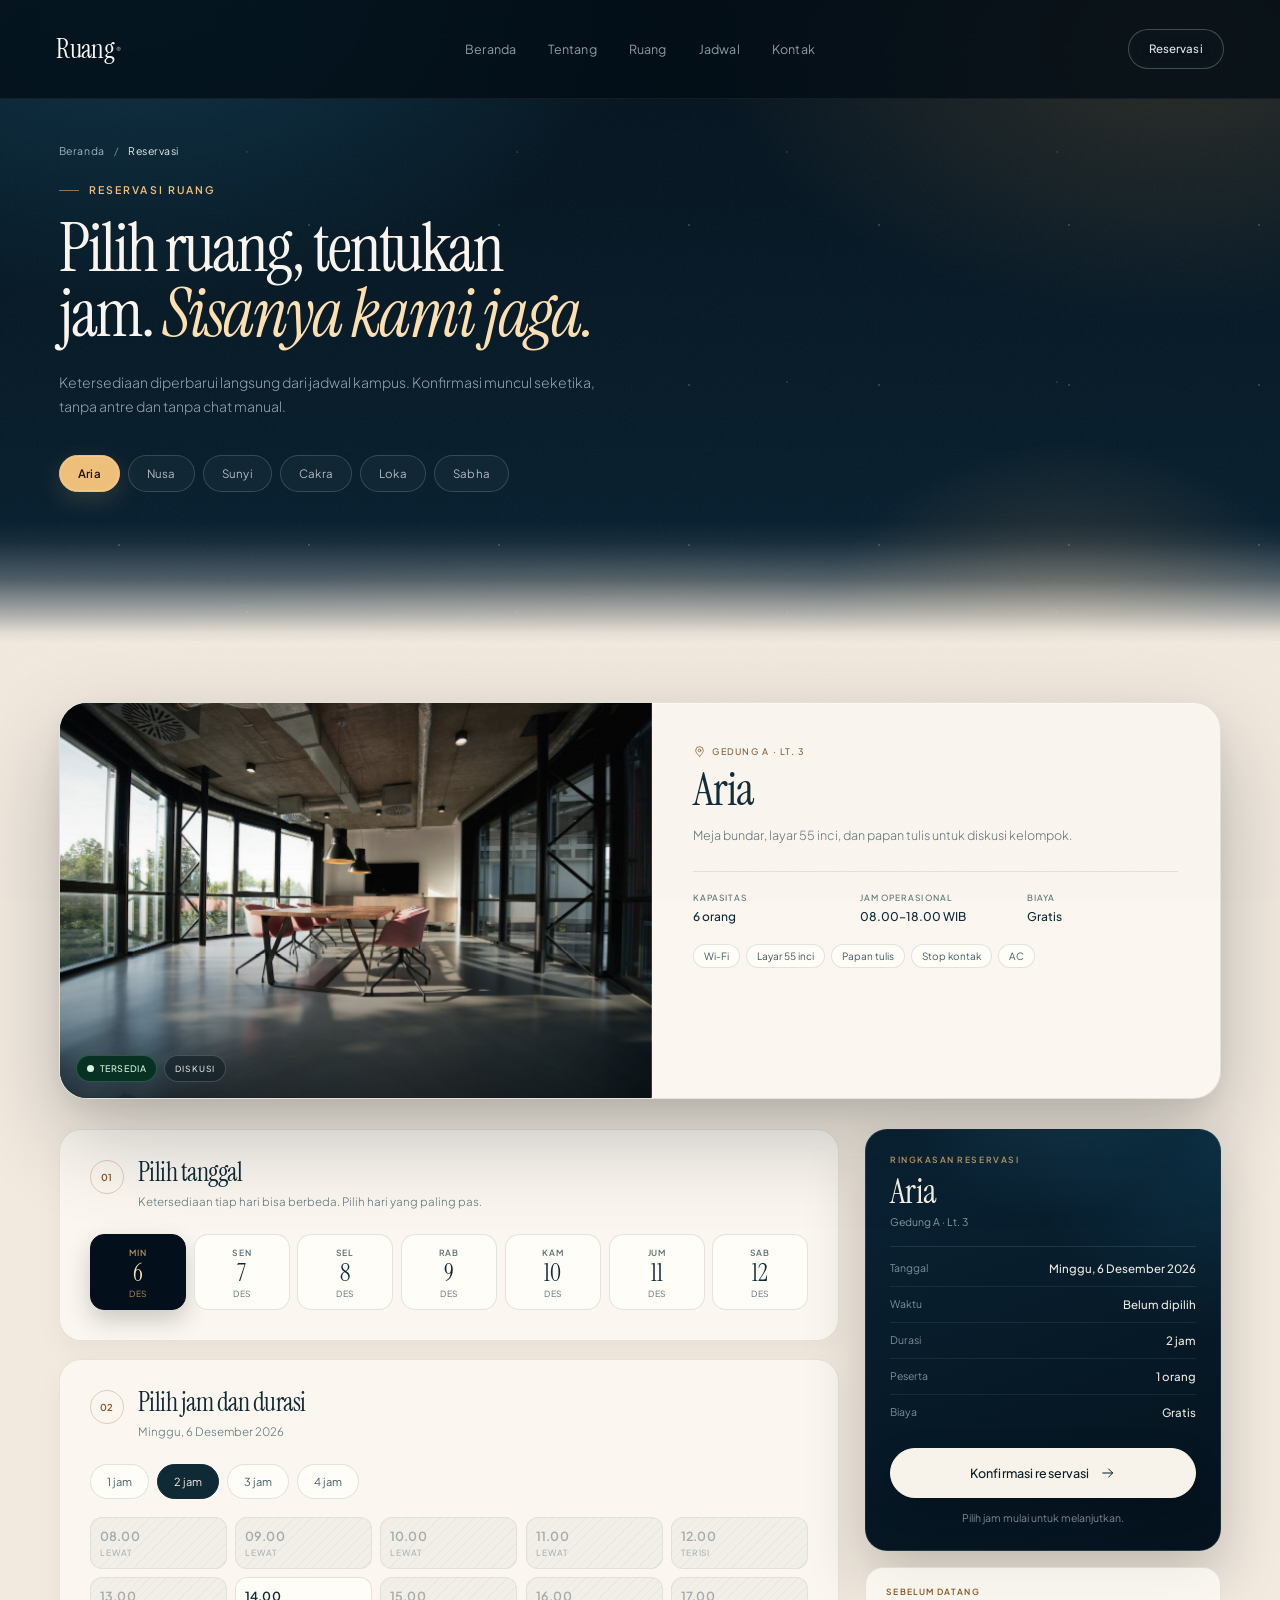
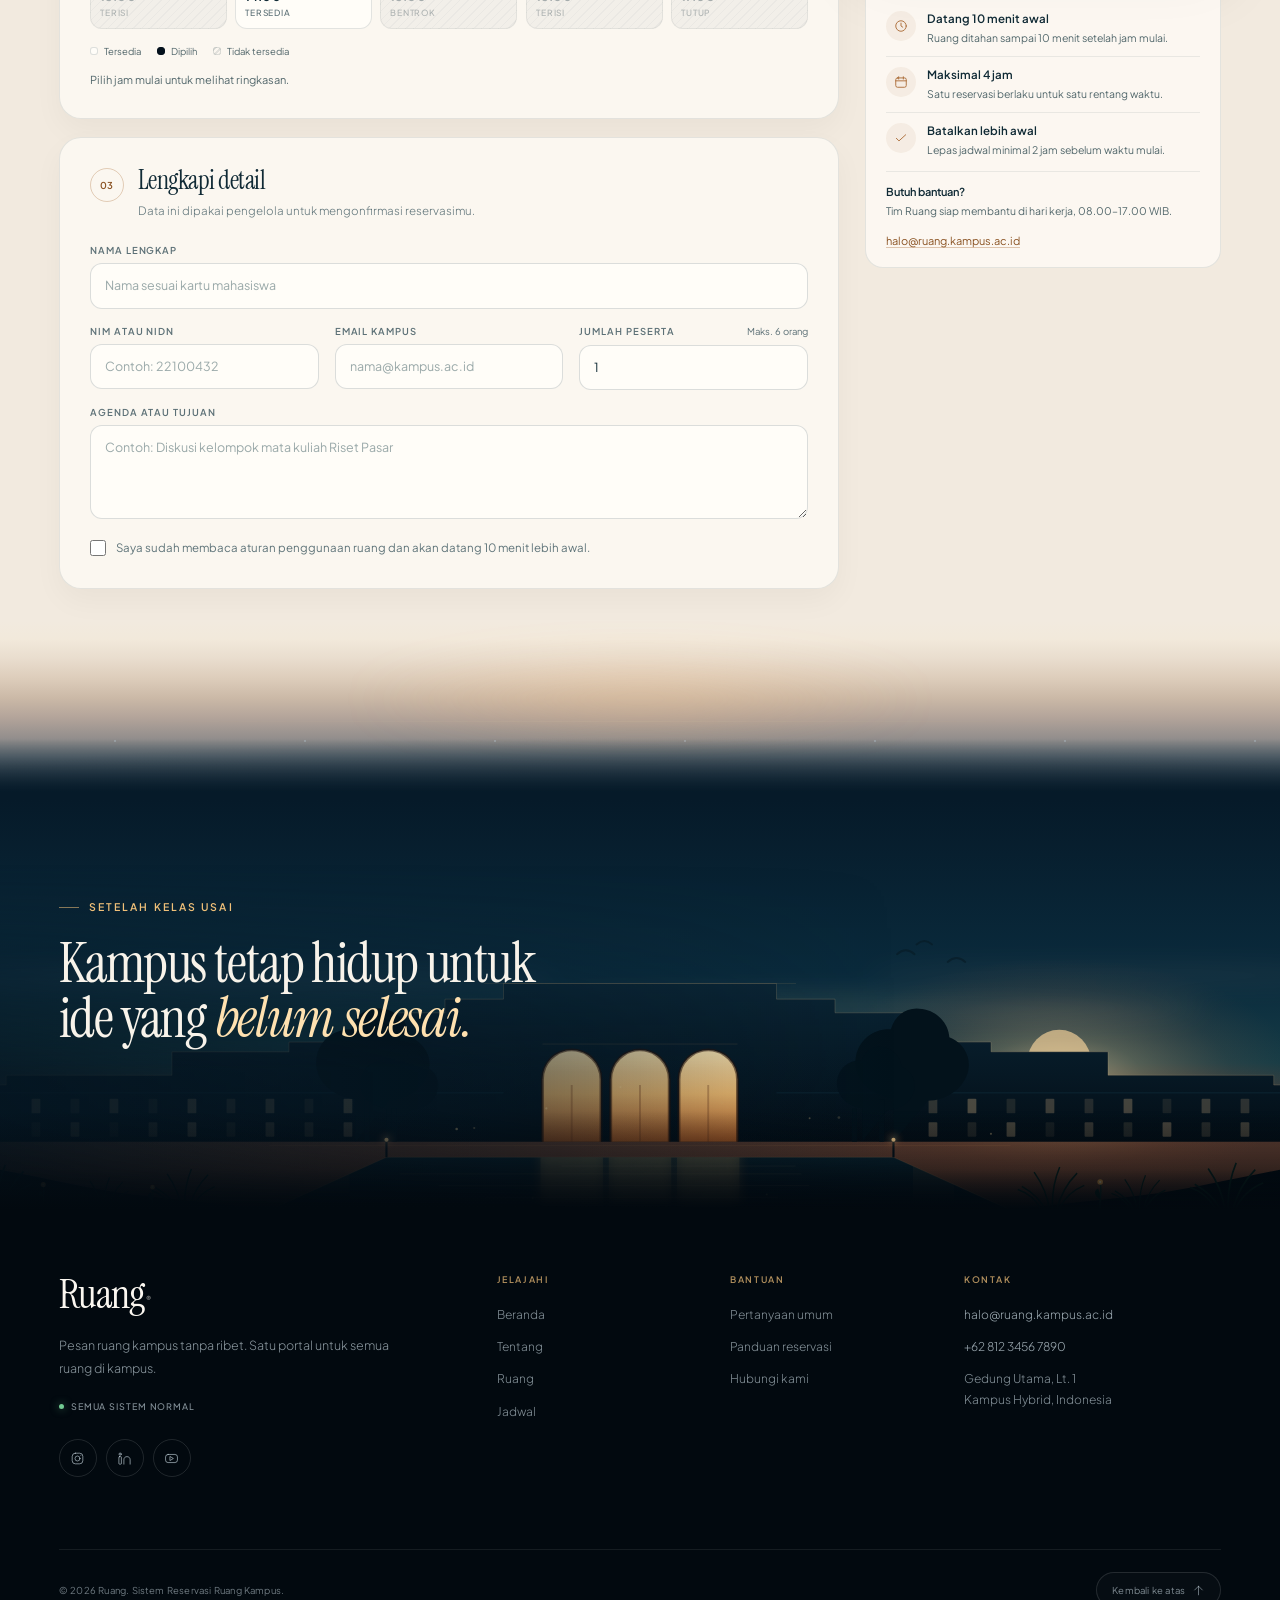
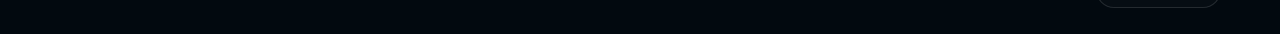
==== reservasi.html @ cb47c793 "Fix clean URL navigation and harden booking flow - keep cross-page nav from breaking scroll spy  - r" ====
<!DOCTYPE html>
<html lang="id">
<head>
  <meta charset="UTF-8">
  <meta name="viewport" content="width=device-width, initial-scale=1.0">
  <title>Reservasi ruang · Ruang</title>
  <meta name="description" content="Pilih ruang, tanggal, dan jam. Konfirmasi reservasi ruang kampus langsung di portal Ruang tanpa antre dan tanpa benturan jadwal.">
  <meta name="theme-color" content="#03101b">

  <link rel="preload" href="assets/fonts/InstrumentSerif-normal-400.woff2" as="font" type="font/woff2" crossorigin>
  <link rel="preload" href="assets/fonts/InstrumentSerif-italic-400.woff2" as="font" type="font/woff2" crossorigin>
  <link rel="preload" href="assets/fonts/PlusJakartaSans-var.woff2" as="font" type="font/woff2" crossorigin>
  <link rel="stylesheet" href="styles.css?v=20261023p">
  <link rel="stylesheet" href="reservasi.css?v=20261023z20">
  <noscript>
    <style>
      .booking-layout,
      .prep,
      .room-switch {
        display: none;
      }
    </style>
  </noscript>
  <script>document.documentElement.classList.add("js");</script>
  <link rel="icon" href="assets/favicon.ico" sizes="any">
  <link rel="icon" type="image/svg+xml" href="assets/favicon.svg">
  <link rel="icon" type="image/png" sizes="32x32" href="assets/favicon-32.png">
  <link rel="apple-touch-icon" href="assets/apple-touch-icon.png">
</head>
<body class="book-page">
  <svg class="svg-sprite" aria-hidden="true" focusable="false">
    <symbol id="i-arrow-right" viewBox="0 0 24 24"><path d="M4 12h15M13 6l6 6-6 6"/></symbol>
    <symbol id="i-arrow-up-right" viewBox="0 0 24 24"><path d="M6 18 18 6M8 6h10v10"/></symbol>
    <symbol id="i-arrow-up" viewBox="0 0 24 24"><path d="M12 20V4M5 11l7-7 7 7"/></symbol>
    <symbol id="i-check" viewBox="0 0 24 24"><path d="m4 12.5 4.5 4.5L20 6.5"/></symbol>
    <symbol id="i-calendar" viewBox="0 0 24 24"><rect x="3" y="5" width="18" height="16" rx="3"/><path d="M8 3v4M16 3v4M3 10h18"/></symbol>
    <symbol id="i-clock" viewBox="0 0 24 24"><circle cx="12" cy="12" r="9"/><path d="M12 7v5l3 2"/></symbol>
    <symbol id="i-users" viewBox="0 0 24 24"><circle cx="9" cy="8" r="3.2"/><path d="M2.5 20c.5-4 3.2-6 6.5-6s6 2 6.5 6M16 4.5a3 3 0 0 1 0 6M18.5 14c2.2.5 3.5 2.5 3.8 5.2"/></symbol>
    <symbol id="i-monitor" viewBox="0 0 24 24"><rect x="3" y="4" width="18" height="12" rx="2"/><path d="M8 20h8M12 16v4"/></symbol>
    <symbol id="i-wifi" viewBox="0 0 24 24"><path d="M2.5 8.5a15 15 0 0 1 19 0M5.5 12a10 10 0 0 1 13 0M8.7 15.4a5 5 0 0 1 6.6 0"/><circle cx="12" cy="19" r="1"/></symbol>
    <symbol id="i-board" viewBox="0 0 24 24"><rect x="3" y="4" width="18" height="13" rx="2"/><path d="M8 21l4-4 4 4"/></symbol>
    <symbol id="i-pin" viewBox="0 0 24 24"><path d="M12 21s7-6.2 7-11a7 7 0 1 0-14 0c0 4.8 7 11 7 11Z"/><circle cx="12" cy="10" r="2.5"/></symbol>
    <symbol id="i-mail" viewBox="0 0 24 24"><rect x="3" y="5" width="18" height="14" rx="2"/><path d="m3 7 9 6 9-6"/></symbol>
    <symbol id="i-refresh" viewBox="0 0 24 24"><path d="M20 11a8 8 0 1 0-2.3 6.3M20 4v7h-7"/></symbol>
    <symbol id="i-search" viewBox="0 0 24 24"><circle cx="11" cy="11" r="7"/><path d="m20 20-4-4"/></symbol>
    <symbol id="i-key" viewBox="0 0 24 24"><circle cx="8" cy="8" r="4"/><path d="m11 11 9 9M16 16l2-2M18 18l2-2"/></symbol>
    <symbol id="i-instagram" viewBox="0 0 24 24"><rect x="3.5" y="3.5" width="17" height="17" rx="5"/><circle cx="12" cy="12" r="4"/><circle cx="17.3" cy="6.7" r=".8" fill="currentColor" stroke="none"/></symbol>
    <symbol id="i-linkedin" viewBox="0 0 24 24"><rect x="3" y="9" width="4" height="12" rx="1"/><circle cx="5" cy="5" r="1.8"/><path d="M11 21v-7c0-3 2-5 5-5s5 2 5 5v7"/></symbol>
    <symbol id="i-youtube" viewBox="0 0 24 24"><rect x="2.5" y="5.5" width="19" height="13" rx="4"/><path d="m10 9 5 3-5 3Z"/></symbol>
  </svg>

  <header class="topbar" id="topbar">
    <a class="brand" href="/" aria-label="Ruang, kembali ke beranda">
      Ruang<span class="brand__mark">®</span>
    </a>

    <nav class="nav" aria-label="Navigasi utama">
      <a class="nav__link" href="/#beranda" data-nav="beranda">Beranda</a>
      <a class="nav__link" href="/#tentang" data-nav="tentang">Tentang</a>
      <a class="nav__link" href="/#ruang" data-nav="ruang">Ruang</a>
      <a class="nav__link" href="/#jadwal" data-nav="jadwal">Jadwal</a>
      <a class="nav__link" href="/#kontak" data-nav="kontak">Kontak</a>
    </nav>

    <div class="topbar__actions">
      <a class="btn btn--ghost-light btn--sm" href="#tanggal">Reservasi</a>
      <button class="menu-toggle" id="menuToggle" type="button" aria-label="Buka menu" aria-expanded="false" aria-controls="mobileMenu">
        <span></span>
        <span></span>
      </button>
    </div>
  </header>

  <div class="mobile-menu" id="mobileMenu" aria-hidden="true" inert>
    <nav class="mobile-menu__nav" aria-label="Navigasi seluler">
      <a href="/#beranda">Beranda</a>
      <a href="/#tentang">Tentang</a>
      <a href="/#ruang">Ruang</a>
      <a href="/#jadwal">Jadwal</a>
      <a href="/#kontak">Kontak</a>
    </nav>
    <div class="mobile-menu__foot">
      <a class="btn btn--light" href="#tanggal">Reservasi</a>
      <p>Pesan ruang kampus, lebih tenang.</p>
    </div>
  </div>

  <main id="atas">
    <section class="book-hero" aria-labelledby="bookTitle">
      <div class="book-hero__glow" aria-hidden="true"></div>
      <div class="container">
        <nav class="crumbs" aria-label="Breadcrumb">
          <a href="/">Beranda</a>
          <span aria-hidden="true">/</span>
          <span aria-current="page">Reservasi</span>
        </nav>

        <p class="eyebrow">Reservasi ruang</p>
        <h1 class="book-hero__title" id="bookTitle">Pilih ruang, tentukan jam. <em>Sisanya kami jaga.</em></h1>
        <p class="book-hero__lede">
          Ketersediaan diperbarui langsung dari jadwal kampus. Konfirmasi muncul
          seketika, tanpa antre dan tanpa chat manual.
        </p>

        <div class="room-switch" role="group" aria-label="Ganti ruang">
          <a class="room-chip is-active" data-slug="aria" href="/reservasi?ruang=aria" aria-current="true">Aria</a>
          <a class="room-chip" data-slug="nusa" href="/reservasi?ruang=nusa">Nusa</a>
          <a class="room-chip" data-slug="sunyi" href="/reservasi?ruang=sunyi">Sunyi</a>
          <a class="room-chip" data-slug="cakra" href="/reservasi?ruang=cakra">Cakra</a>
          <a class="room-chip" data-slug="loka" href="/reservasi?ruang=loka">Loka</a>
          <a class="room-chip" data-slug="sabha" href="/reservasi?ruang=sabha">Sabha</a>
        </div>
      </div>
    </section>

    <div class="book-main">
      <div class="container">
        <div class="room-preview" id="roomPreview">
          <div class="room-preview__media">
            <img id="roomImage" src="assets/img/study.jpg" alt="Ruang diskusi Aria dengan jendela lebar dan meja panjang" width="1200" height="801">
            <div class="room-preview__badges">
              <span class="status status--free" id="roomStatus"><span></span><span class="status__text">Tersedia</span></span>
              <span class="room-preview__type" id="roomType">Diskusi</span>
            </div>
          </div>
          <div class="room-preview__body">
            <p class="room-preview__place">
              <svg class="icon" aria-hidden="true"><use href="#i-pin"></use></svg><span id="roomPlace">Gedung A · Lt. 3</span>
            </p>
            <h2 id="roomName">Aria</h2>
            <p class="room-preview__desc" id="roomDesc">
              Meja bundar, layar 55 inci, dan papan tulis untuk diskusi kelompok.
            </p>
            <dl class="room-facts">
              <div>
                <dt>Kapasitas</dt>
                <dd id="roomCap">6 orang</dd>
              </div>
              <div>
                <dt>Jam operasional</dt>
                <dd>08.00–18.00 WIB</dd>
              </div>
              <div>
                <dt>Biaya</dt>
                <dd>Gratis</dd>
              </div>
            </dl>
            <ul class="facilities" id="roomFacilities" aria-label="Fasilitas ruang">
              <li>Wi-Fi</li>
              <li>Layar 55 inci</li>
              <li>Papan tulis</li>
              <li>Stop kontak</li>
              <li>AC</li>
            </ul>
          </div>
        </div>

        <noscript>
          <p class="notice notice--warn">
            Aktifkan JavaScript untuk memilih tanggal dan jam. Kamu tetap bisa
            menghubungi tim Ruang di
            <a href="mailto:halo@ruang.kampus.ac.id">halo@ruang.kampus.ac.id</a>.
          </p>
        </noscript>

        <form class="booking-layout" id="bookingForm" novalidate>
          <div class="booking-main" data-stagger>
            <section class="book-card reveal" id="tanggal" aria-labelledby="tanggalTitle">
              <header class="book-step">
                <span class="book-step__num">01</span>
                <div>
                  <h2 id="tanggalTitle">Pilih tanggal</h2>
                  <p>Ketersediaan tiap hari bisa berbeda. Pilih hari yang paling pas.</p>
                </div>
              </header>
              <div class="date-scroll">
                <div class="date-grid" id="dateGrid" role="group" aria-label="Tanggal reservasi"></div>
              </div>
            </section>

            <section class="book-card reveal" aria-labelledby="jamTitle">
              <header class="book-step">
                <span class="book-step__num">02</span>
                <div>
                  <h2 id="jamTitle">Pilih jam dan durasi</h2>
                  <p id="slotDate">Jumat, 23 Oktober 2026</p>
                </div>
              </header>

              <div class="duration" role="group" aria-label="Durasi reservasi">
                <button class="duration__btn" type="button" data-duration="1" aria-pressed="false">1 jam</button>
                <button class="duration__btn is-active" type="button" data-duration="2" aria-pressed="true">2 jam</button>
                <button class="duration__btn" type="button" data-duration="3" aria-pressed="false">3 jam</button>
                <button class="duration__btn" type="button" data-duration="4" aria-pressed="false">4 jam</button>
              </div>

              <div class="slot-grid" id="slotGrid" role="group" aria-label="Jam mulai"></div>
              <p class="slot-empty" id="slotEmpty" hidden>
                Tidak ada jam tersedia untuk pilihan ini. Coba durasi lain atau
                pilih tanggal berikutnya.
              </p>

              <div class="legend" aria-hidden="true">
                <span><i class="legend__dot legend__dot--free"></i>Tersedia</span>
                <span><i class="legend__dot legend__dot--pick"></i>Dipilih</span>
                <span><i class="legend__dot legend__dot--busy"></i>Tidak tersedia</span>
              </div>

              <p class="slot-hint" id="slotHint" role="status" aria-live="polite">
                Pilih jam mulai untuk melihat ringkasan.
              </p>
            </section>

            <section class="book-card reveal" aria-labelledby="detailTitle">
              <header class="book-step">
                <span class="book-step__num">03</span>
                <div>
                  <h2 id="detailTitle">Lengkapi detail</h2>
                  <p>Data ini dipakai pengelola untuk mengonfirmasi reservasimu.</p>
                </div>
              </header>

              <div class="alert" id="formAlert" role="alert" hidden>
                Ada beberapa bagian yang perlu diperbaiki. Periksa kolom bertanda.
              </div>

              <div class="form-grid">
                <div class="field field--full">
                  <label for="nama">Nama lengkap</label>
                  <input id="nama" name="nama" type="text" autocomplete="name" maxlength="80" placeholder="Nama sesuai kartu mahasiswa" aria-describedby="err-nama" required>
                  <p class="field__error" id="err-nama" hidden></p>
                </div>

                <div class="field">
                  <label for="nim">NIM atau NIDN</label>
                  <input id="nim" name="nim" type="text" inputmode="numeric" autocomplete="off" maxlength="15" placeholder="Contoh: 22100432" aria-describedby="err-nim" required>
                  <p class="field__error" id="err-nim" hidden></p>
                </div>

                <div class="field">
                  <label for="email">Email kampus</label>
                  <input id="email" name="email" type="email" autocomplete="email" maxlength="120" placeholder="nama@kampus.ac.id" aria-describedby="err-email" required>
                  <p class="field__error" id="err-email" hidden></p>
                </div>

                <div class="field">
                  <div class="field__label-row">
                    <label for="peserta">Jumlah peserta</label>
                    <span class="field__hint" id="capacityHint">Maks. 6 orang</span>
                  </div>
                  <input id="peserta" name="peserta" type="number" min="1" max="6" value="1" step="1" inputmode="numeric" aria-describedby="err-peserta capacityHint" required>
                  <p class="field__error" id="err-peserta" hidden></p>
                </div>

                <div class="field field--full">
                  <label for="agenda">Agenda atau tujuan</label>
                  <textarea id="agenda" name="agenda" rows="3" maxlength="500" placeholder="Contoh: Diskusi kelompok mata kuliah Riset Pasar" aria-describedby="err-agenda" required></textarea>
                  <p class="field__error" id="err-agenda" hidden></p>
                </div>
              </div>

              <label class="agree" for="setuju">
                <input id="setuju" name="setuju" type="checkbox" aria-describedby="err-setuju">
                <span>Saya sudah membaca aturan penggunaan ruang dan akan datang 10 menit lebih awal.</span>
              </label>
              <p class="field__error" id="err-setuju" hidden></p>
            </section>
          </div>

          <aside class="booking-aside" aria-label="Ringkasan dan bantuan reservasi" data-stagger>
            <div class="summary reveal">
              <p class="summary__eyebrow">Ringkasan reservasi</p>
              <div class="summary__room">
                <h2 id="sumRoom">Aria</h2>
                <p id="sumPlace">Gedung A · Lt. 3</p>
              </div>

              <dl class="summary__list">
                <div>
                  <dt>Tanggal</dt>
                  <dd id="sumDate">Memuat tanggal</dd>
                </div>
                <div>
                  <dt>Waktu</dt>
                  <dd id="sumTime">Belum dipilih</dd>
                </div>
                <div>
                  <dt>Durasi</dt>
                  <dd id="sumDuration">2 jam</dd>
                </div>
                <div>
                  <dt>Peserta</dt>
                  <dd id="sumPeople">1 orang</dd>
                </div>
                <div>
                  <dt>Biaya</dt>
                  <dd>Gratis</dd>
                </div>
              </dl>

              <button class="btn btn--light summary__submit" type="submit">
                Konfirmasi reservasi
                <svg class="icon" aria-hidden="true"><use href="#i-arrow-right"></use></svg>
              </button>
              <p class="summary__note" id="summaryNote">
                Pilih jam mulai untuk melanjutkan.
              </p>
            </div>

            <div class="prep reveal" aria-labelledby="prepTitle">
              <h3 class="prep__title" id="prepTitle">Sebelum datang</h3>

              <div class="prep__item">
                <span class="prep__icon"><svg class="icon" aria-hidden="true"><use href="#i-clock"></use></svg></span>
                <div>
                  <p class="prep__item-title">Datang 10 menit awal</p>
                  <p>Ruang ditahan sampai 10 menit setelah jam mulai.</p>
                </div>
              </div>

              <div class="prep__item">
                <span class="prep__icon"><svg class="icon" aria-hidden="true"><use href="#i-calendar"></use></svg></span>
                <div>
                  <p class="prep__item-title">Maksimal 4 jam</p>
                  <p>Satu reservasi berlaku untuk satu rentang waktu.</p>
                </div>
              </div>

              <div class="prep__item">
                <span class="prep__icon"><svg class="icon" aria-hidden="true"><use href="#i-check"></use></svg></span>
                <div>
                  <p class="prep__item-title">Batalkan lebih awal</p>
                  <p>Lepas jadwal minimal 2 jam sebelum waktu mulai.</p>
                </div>
              </div>

              <div class="prep__help">
                <h3>Butuh bantuan?</h3>
                <p>Tim Ruang siap membantu di hari kerja, 08.00–17.00 WIB.</p>
                <a href="mailto:halo@ruang.kampus.ac.id">halo@ruang.kampus.ac.id</a>
              </div>
            </div>
          </aside>
        </form>

        <section class="success" id="success" aria-labelledby="successTitle" hidden>
          <div class="success__badge" aria-hidden="true">
            <svg class="icon"><use href="#i-check"></use></svg>
          </div>
          <p class="eyebrow">Reservasi terkonfirmasi</p>
          <h2 id="successTitle" tabindex="-1">Sampai jumpa di <span id="successRoom">Aria</span>.</h2>
          <p class="success__lede">
            Tunjukkan kode ini di pintu. Konfirmasi juga dikirim ke email kampusmu.
          </p>

          <div class="success__code">
            <span>Kode reservasi</span>
            <strong id="successCode">RNG-0000</strong>
          </div>

          <dl class="success__details">
            <div>
              <dt>Ruang</dt>
              <dd id="successPlace">Aria · Gedung A · Lt. 3</dd>
            </div>
            <div>
              <dt>Tanggal</dt>
              <dd id="successDate">Jumat, 23 Oktober 2026</dd>
            </div>
            <div>
              <dt>Waktu</dt>
              <dd id="successTime">14.00–16.00 WIB</dd>
            </div>
            <div>
              <dt>Peserta</dt>
              <dd id="successPeople">1 orang</dd>
            </div>
            <div>
              <dt>Pemesan</dt>
              <dd id="successName">Nama pemesan</dd>
            </div>
            <div>
              <dt>Agenda</dt>
              <dd id="successAgenda">Agenda kegiatan</dd>
            </div>
          </dl>

          <div class="success__actions">
            <a class="btn btn--ink" href="/">Kembali ke beranda</a>
            <a class="btn btn--outline" href="/#jadwal">Lihat jadwal langsung</a>
            <button class="success__again" type="button" id="againBtn">Buat reservasi lain</button>
          </div>
        </section>
      </div>
    </div>

    <div class="book-horizon" aria-hidden="true">
      <div class="book-horizon__stars"></div>
      <div class="book-horizon__glow"></div>
      <span class="book-horizon__line"></span>
    </div>
  </main>

  <footer class="footer" id="kontak">
    <div class="footer__masthead reveal">
      <div class="footer__scene" aria-hidden="true">
        <img class="footer__landscape" src="assets/img/footer-dusk.svg?v=20261023p" alt="" width="1600" height="420">
      </div>
      <div class="container footer__masthead-inner">
        <p class="eyebrow">Setelah kelas usai</p>
        <p class="footer__statement">Kampus tetap hidup untuk ide yang <em>belum selesai.</em></p>
      </div>
    </div>

    <div class="container footer__main">
      <div class="footer__grid" data-stagger>
        <div class="footer__brand reveal">
          <a class="brand" href="/" aria-label="Ruang, kembali ke beranda">Ruang<span class="brand__mark">®</span></a>
          <p>Pesan ruang kampus tanpa ribet. Satu portal untuk semua ruang di kampus.</p>
          <div class="footer__status"><span></span>Semua sistem normal</div>
          <div class="socials">
            <a href="#" aria-label="Instagram Ruang"><svg class="icon" aria-hidden="true"><use href="#i-instagram"></use></svg></a>
            <a href="#" aria-label="LinkedIn Ruang"><svg class="icon" aria-hidden="true"><use href="#i-linkedin"></use></svg></a>
            <a href="#" aria-label="YouTube Ruang"><svg class="icon" aria-hidden="true"><use href="#i-youtube"></use></svg></a>
          </div>
        </div>

        <nav class="footer__col reveal" aria-label="Jelajahi">
          <h3>Jelajahi</h3>
          <a href="/#beranda">Beranda</a>
          <a href="/#tentang">Tentang</a>
          <a href="/#ruang">Ruang</a>
          <a href="/#jadwal">Jadwal</a>
        </nav>

        <nav class="footer__col reveal" aria-label="Bantuan">
          <h3>Bantuan</h3>
          <a href="/#faq">Pertanyaan umum</a>
          <a href="/#cara-kerja">Panduan reservasi</a>
          <a href="mailto:halo@ruang.kampus.ac.id">Hubungi kami</a>
        </nav>

        <div class="footer__col footer__contact reveal">
          <h3>Kontak</h3>
          <a href="mailto:halo@ruang.kampus.ac.id">halo@ruang.kampus.ac.id</a>
          <a href="tel:+6281234567890">+62 812 3456 7890</a>
          <p>Gedung Utama, Lt. 1<br>Kampus Hybrid, Indonesia</p>
        </div>
      </div>

      <div class="footer__bottom">
        <p>© 2026 Ruang. Sistem Reservasi Ruang Kampus.</p>
        <a class="footer__top" href="#atas">Kembali ke atas <svg class="icon" aria-hidden="true"><use href="#i-arrow-up"></use></svg></a>
      </div>
    </div>
  </footer>

  <script src="script.js?v=20261024c"></script>
  <script src="reservasi.js?v=20261024c"></script>
</body>
</html>
---- styles.css ----
@font-face {
  font-family: "Instrument Serif";
  src: url("assets/fonts/InstrumentSerif-normal-400.woff2") format("woff2");
  font-weight: 400;
  font-style: normal;
  font-display: swap;
}

@font-face {
  font-family: "Instrument Serif";
  src: url("assets/fonts/InstrumentSerif-italic-400.woff2") format("woff2");
  font-weight: 400;
  font-style: italic;
  font-display: swap;
}

@font-face {
  font-family: "Plus Jakarta Sans";
  src: url("assets/fonts/PlusJakartaSans-var.woff2") format("woff2");
  font-weight: 200 800;
  font-style: normal;
  font-display: swap;
}

:root {
  --serif: "Instrument Serif", "Times New Roman", serif;
  --sans: "Plus Jakarta Sans", "Segoe UI", sans-serif;
  --cream: #f8f3ea;
  --cream-soft: #e4edf1;
  --ice: #dcecf5;
  --gold: #f0c079;
  --gold-soft: #ffe1b0;
  --gold-deep: #c58b46;
  --rust: #a7662f;
  --ink: #03101b;
  --ink-2: #04131f;
  --ink-3: #061a28;
  --ink-4: #082235;
  --paper: #f2eadf;
  --paper-2: #f8f2e9;
  --paper-3: #fbf7f0;
  --paper-deep: #e7dbc9;
  --ink-text: #102a35;
  --ink-muted: #53686d;
  --line: rgba(236, 246, 252, 0.18);
  --line-dark: rgba(230, 242, 248, 0.11);
  --line-light: rgba(16, 42, 53, 0.12);
  --container: 1320px;
}

*,
*::before,
*::after {
  box-sizing: border-box;
}

html {
  background: var(--ink);
  scroll-behavior: smooth;
}

section[id],
footer[id] {
  scroll-margin-top: 88px;
}

#beranda {
  scroll-margin-top: 0;
}

.container {
  width: 100%;
  max-width: var(--container);
  margin-inline: auto;
  padding-inline: clamp(22px, 4.6vw, 64px);
}

.section {
  position: relative;
  padding-block: clamp(92px, 11vw, 142px);
}

.svg-sprite {
  position: absolute;
  width: 0;
  height: 0;
  overflow: hidden;
}

.icon {
  width: 18px;
  height: 18px;
  flex: none;
  fill: none;
  stroke: currentColor;
  stroke-width: 1.5;
  stroke-linecap: round;
  stroke-linejoin: round;
}

img {
  max-width: 100%;
}

button {
  border: 0;
}

body {
  margin: 0;
  overflow-x: hidden;
  background: var(--ink);
  color: var(--cream);
  font-family: var(--sans);
  -webkit-font-smoothing: antialiased;
  -moz-osx-font-smoothing: grayscale;
}

body.menu-open {
  overflow: hidden;
}

::selection {
  background: rgba(243, 196, 125, 0.28);
  color: #fffdf8;
}

a {
  color: inherit;
  text-decoration: none;
}

button {
  color: inherit;
  font: inherit;
}

:focus-visible {
  outline: 1.5px solid var(--gold);
  outline-offset: 4px;
  border-radius: 4px;
}

/* soft film grain over the whole page ties the sections together */
body::after {
  position: fixed;
  inset: 0;
  z-index: 90;
  background-image: url("data:image/svg+xml,%3Csvg xmlns='http://www.w3.org/2000/svg' width='180' height='180'%3E%3Cfilter id='n'%3E%3CfeTurbulence type='fractalNoise' baseFrequency='.85' numOctaves='3' stitchTiles='stitch'/%3E%3CfeColorMatrix type='saturate' values='0'/%3E%3C/filter%3E%3Crect width='180' height='180' filter='url(%23n)'/%3E%3C/svg%3E");
  background-size: 180px 180px;
  content: "";
  opacity: 0.048;
  pointer-events: none;
}

.hero {
  position: relative;
  isolation: isolate;
  display: flex;
  min-height: 100svh;
  flex-direction: column;
  overflow: hidden;
  padding-top: clamp(86px, 10vh, 108px);
  background:
    radial-gradient(120% 84% at 50% 112%, rgba(255, 174, 79, 0.42) 0%, rgba(255, 153, 56, 0.15) 30%, rgba(5, 20, 32, 0) 58%),
    radial-gradient(70% 58% at 78% 8%, rgba(58, 142, 178, 0.28), transparent 66%),
    radial-gradient(92% 92% at 48% 6%, #124862 0%, #0d3854 32%, #092a41 60%, #04131f 100%);
}

.atmosphere {
  position: absolute;
  inset: 0;
  z-index: 0;
  overflow: hidden;
  pointer-events: none;
}

.aurora {
  position: absolute;
  border-radius: 50%;
  filter: blur(80px);
  opacity: 0.55;
  mix-blend-mode: screen;
  will-change: transform;
}

.aurora--one {
  top: -22%;
  left: -8%;
  width: 58vw;
  height: 52vh;
  background: radial-gradient(circle at 52% 52%, rgba(53, 137, 165, 0.52), rgba(23, 82, 111, 0.16) 46%, transparent 70%);
  animation: drift-one 22s ease-in-out infinite alternate;
}

.aurora--two {
  top: -10%;
  right: -16%;
  width: 52vw;
  height: 42vh;
  background: radial-gradient(circle at 50% 50%, rgba(33, 105, 132, 0.42), rgba(20, 75, 100, 0.12) 48%, transparent 72%);
  animation: drift-two 26s ease-in-out infinite alternate;
}

@keyframes drift-one {
  from { transform: translate3d(-2%, 0, 0) scale(1); }
  to { transform: translate3d(5%, 4%, 0) scale(1.08); }
}

@keyframes drift-two {
  from { transform: translate3d(2%, 1%, 0) scale(1.04); }
  to { transform: translate3d(-4%, 5%, 0) scale(1); }
}

.stars {
  position: absolute;
  inset: 0;
  z-index: 2;
}

.star {
  position: absolute;
  width: var(--size);
  height: var(--size);
  border-radius: 50%;
  background: #f5fbff;
  opacity: var(--opacity);
  animation: twinkle var(--duration) ease-in-out var(--delay) infinite;
}

.star--warm {
  background: #ffe0b1;
}

.star--bright {
  box-shadow: 0 0 5px rgba(214, 239, 255, 0.8), 0 0 14px rgba(154, 209, 238, 0.22);
}

.star--bright::before,
.star--bright::after {
  position: absolute;
  top: 50%;
  left: 50%;
  content: "";
  background: linear-gradient(90deg, transparent, rgba(233, 246, 255, 0.48), transparent);
  transform: translate(-50%, -50%);
  pointer-events: none;
}

.star--bright::before {
  width: calc(var(--size) * 7);
  height: 1px;
}

.star--bright::after {
  width: 1px;
  height: calc(var(--size) * 7);
  background: linear-gradient(180deg, transparent, rgba(233, 246, 255, 0.48), transparent);
}

@keyframes twinkle {
  0%, 100% { opacity: var(--opacity); transform: scale(1); }
  50% { opacity: calc(var(--opacity) * 0.32); transform: scale(0.78); }
}

.shooting-star {
  position: absolute;
  top: 17%;
  left: 69%;
  z-index: 3;
  width: 140px;
  height: 1px;
  border-radius: 999px;
  background: linear-gradient(90deg, rgba(231, 247, 255, 0), rgba(231, 247, 255, 0.75));
  filter: drop-shadow(0 0 4px rgba(214, 241, 255, 0.5));
  opacity: 0;
  transform: rotate(-24deg);
  animation: shoot 16s 4s ease-in infinite;
}

@keyframes shoot {
  0%, 84% { opacity: 0; transform: translate3d(0, 0, 0) rotate(-24deg) scaleX(0.55); }
  85% { opacity: 0.75; }
  90% { opacity: 0; transform: translate3d(-210px, 94px, 0) rotate(-24deg) scaleX(1); }
  100% { opacity: 0; transform: translate3d(-210px, 94px, 0) rotate(-24deg) scaleX(1); }
}

.shooting-star--two {
  top: 34%;
  left: 14%;
  animation: shoot-two 27s 9s ease-in infinite;
}

@keyframes shoot-two {
  0%, 86% { opacity: 0; transform: translate3d(0, 0, 0) rotate(15deg) scaleX(0.5); }
  88% { opacity: 0.5; }
  93% { opacity: 0; transform: translate3d(180px, 74px, 0) rotate(15deg) scaleX(1); }
  100% { opacity: 0; transform: translate3d(180px, 74px, 0) rotate(15deg) scaleX(1); }
}

.sky-glow {
  position: absolute;
  bottom: 8%;
  left: 50%;
  z-index: 1;
  width: 120vw;
  height: 52vh;
  transform: translateX(-50%);
  background: radial-gradient(ellipse at center, rgba(255, 172, 78, 0.16), rgba(255, 150, 50, 0.05) 42%, transparent 70%);
  filter: blur(30px);
  animation: breathe 12s ease-in-out infinite alternate;
}

@keyframes breathe {
  from { opacity: 0.72; transform: translateX(-50%) scale(0.98); }
  to { opacity: 1; transform: translateX(-50%) scale(1.04); }
}

.milky-way {
  position: absolute;
  top: -16%;
  left: -20%;
  z-index: 1;
  width: 140%;
  height: 86%;
  background:
    linear-gradient(102deg,
      transparent 27%,
      rgba(126, 178, 214, 0.05) 37%,
      rgba(178, 210, 234, 0.11) 45%,
      rgba(220, 236, 250, 0.15) 50%,
      rgba(178, 210, 234, 0.11) 55%,
      rgba(126, 178, 214, 0.05) 63%,
      transparent 73%);
  filter: blur(24px);
  mix-blend-mode: screen;
  opacity: 0.9;
  transform: rotate(-10deg);
  pointer-events: none;
}

.milky-way::after {
  position: absolute;
  inset: 0;
  content: "";
  background:
    radial-gradient(ellipse 60% 18% at 38% 48%, rgba(214, 230, 245, 0.09), transparent 70%),
    radial-gradient(ellipse 48% 14% at 66% 45%, rgba(255, 224, 180, 0.07), transparent 70%);
}

.moon {
  position: absolute;
  top: 13%;
  right: 9%;
  z-index: 3;
  width: clamp(64px, 6.2vw, 104px);
  aspect-ratio: 1;
  border-radius: 50%;
  background: radial-gradient(circle at 34% 30%, #fffdf6 0%, #f9eecd 30%, #efd9ab 60%, #d6b983 82%, #bd9a61 100%);
  box-shadow:
    0 0 20px 5px rgba(255, 236, 190, 0.18),
    0 0 70px 24px rgba(255, 208, 140, 0.11);
  animation: moon-drift 16s ease-in-out infinite alternate;
  pointer-events: none;
}

.moon::before {
  position: absolute;
  inset: 0;
  content: "";
  border-radius: inherit;
  background:
    radial-gradient(circle at 64% 32%, rgba(146, 114, 66, 0.16) 0 6%, transparent 7%),
    radial-gradient(circle at 40% 58%, rgba(146, 114, 66, 0.12) 0 9%, transparent 10%),
    radial-gradient(circle at 70% 68%, rgba(126, 96, 54, 0.1) 0 5%, transparent 6%),
    radial-gradient(circle at 28% 74%, rgba(126, 96, 54, 0.08) 0 4%, transparent 5%);
  mix-blend-mode: multiply;
}

.moon::after {
  position: absolute;
  inset: -2px;
  content: "";
  border-radius: inherit;
  background: radial-gradient(circle at 72% 74%, transparent 46%, rgba(120, 88, 46, 0.16) 80%, rgba(96, 70, 36, 0.24) 100%);
}

@keyframes moon-drift {
  from { transform: translate3d(0, 0, 0) scale(1); }
  to { transform: translate3d(-1.4%, 1.6%, 0) scale(1.02); }
}

.scene {
  position: absolute;
  bottom: -1px;
  left: 50%;
  z-index: 4;
  width: 100%;
  height: clamp(450px, 66vh, 800px);
  transform: translateX(-50%);
  animation: scene-in 1.8s 0.15s ease-out both;
}

@keyframes scene-in {
  from { opacity: 0; transform: translateX(-50%) translateY(16px); }
  to { opacity: 1; transform: translateX(-50%) translateY(0); }
}

.meadow {
  filter: drop-shadow(0 0 4px rgba(250, 173, 82, 0.26));
}

.bokeh {
  animation: sparkle 6s ease-in-out infinite alternate;
}

.sparkles {
  animation: sparkle 5s ease-in-out infinite alternate;
}

@keyframes sparkle {
  from { opacity: 0.48; }
  to { opacity: 0.95; }
}

.fireflies {
  position: absolute;
  inset: 0;
  z-index: 5;
}

.firefly {
  position: absolute;
  top: var(--top);
  left: var(--left);
  width: var(--size);
  height: var(--size);
  border-radius: 50%;
  background: #ffdb9a;
  box-shadow: 0 0 4px 1px rgba(255, 197, 110, 0.65), 0 0 14px 3px rgba(255, 167, 70, 0.22);
  opacity: 0;
  animation: firefly var(--duration) ease-in-out var(--delay) infinite;
}

@keyframes firefly {
  0%, 100% { opacity: 0; transform: translate3d(0, 8px, 0) scale(0.7); }
  18% { opacity: var(--alpha); }
  45% { opacity: calc(var(--alpha) * 0.34); transform: translate3d(var(--drift), -10px, 0) scale(1); }
  70% { opacity: var(--alpha); transform: translate3d(calc(var(--drift) * -0.5), -22px, 0) scale(0.85); }
  88% { opacity: 0; }
}

.grain {
  position: absolute;
  inset: 0;
  z-index: 7;
  opacity: 0.065;
  background-image: url("data:image/svg+xml,%3Csvg viewBox='0 0 180 180' xmlns='http://www.w3.org/2000/svg'%3E%3Cfilter id='n'%3E%3CfeTurbulence type='fractalNoise' baseFrequency='.92' numOctaves='3' stitchTiles='stitch'/%3E%3C/filter%3E%3Crect width='100%25' height='100%25' filter='url(%23n)' opacity='.55'/%3E%3C/svg%3E");
  background-size: 180px 180px;
  mix-blend-mode: soft-light;
}

.vignette {
  position: absolute;
  inset: 0;
  z-index: 8;
  background:
    radial-gradient(118% 94% at 50% 42%, transparent 40%, rgba(1, 8, 14, 0.18) 69%, rgba(1, 7, 12, 0.64) 100%),
    linear-gradient(180deg, rgba(2, 10, 17, 0.18) 0%, transparent 27%, transparent 69%, rgba(1, 7, 12, 0.38) 100%);
}

/* ---------- Top navigation ---------- */

.topbar {
  position: fixed;
  top: 0;
  right: 0;
  left: 0;
  z-index: 100;
  display: grid;
  grid-template-columns: 1fr auto 1fr;
  align-items: center;
  gap: 24px;
  width: 100%;
  padding: clamp(22px, 3.2vh, 36px) clamp(22px, 4.4vw, 64px);
  border-bottom: 1px solid transparent;
  transition:
    background-color 400ms ease,
    border-color 400ms ease,
    padding 400ms ease,
    box-shadow 400ms ease;
  animation: fade-down 1s 0.05s cubic-bezier(0.2, 0.75, 0.2, 1) both;
}

.topbar.is-scrolled,
html:not(.js) .topbar {
  padding-top: 15px;
  padding-bottom: 15px;
  border-bottom-color: rgba(255, 255, 255, 0.075);
  background: rgba(3, 13, 21, 0.84);
  box-shadow: 0 10px 34px rgba(0, 4, 8, 0.14);
  backdrop-filter: blur(20px) saturate(1.1);
}

@keyframes fade-down {
  from { opacity: 0; transform: translateY(-10px); }
  to { opacity: 1; transform: translateY(0); }
}

.brand {
  justify-self: start;
  font-family: var(--serif);
  font-size: clamp(27px, 2vw, 31px);
  line-height: 1;
  letter-spacing: -0.025em;
  color: #fbf7f0;
  transition: opacity 250ms ease;
}

.brand:hover {
  opacity: 0.78;
}

.brand__mark {
  position: relative;
  top: -0.72em;
  margin-left: 2px;
  font-family: var(--sans);
  font-size: 8px;
  font-weight: 500;
  letter-spacing: 0;
  opacity: 0.58;
}

.nav {
  display: flex;
  align-items: center;
  justify-content: center;
  gap: clamp(22px, 2.5vw, 40px);
}

.nav__link {
  position: relative;
  padding: 8px 0;
  font-size: 12.5px;
  font-weight: 400;
  letter-spacing: 0.015em;
  color: rgba(229, 241, 248, 0.62);
  transition: color 250ms ease;
}

.nav__link::after {
  content: "";
  position: absolute;
  bottom: -1px;
  left: 50%;
  width: 3px;
  height: 3px;
  border-radius: 50%;
  background: var(--gold);
  opacity: 0;
  transform: translateX(-50%) scale(0.4);
  transition: opacity 250ms ease, transform 250ms ease;
}

.nav__link:hover {
  color: rgba(249, 252, 253, 0.94);
}

.nav__link.is-active {
  color: #f7f3ea;
}

.nav__link.is-active::after {
  opacity: 0.9;
  transform: translateX(-50%) scale(1);
}

.topbar__actions {
  display: flex;
  align-items: center;
  justify-self: end;
  gap: 12px;
}

.pill {
  display: inline-flex;
  align-items: center;
  justify-content: center;
  border: 1px solid transparent;
  border-radius: 999px;
  font-family: var(--sans);
  font-weight: 400;
  line-height: 1;
  white-space: nowrap;
  cursor: pointer;
  transition:
    color 300ms ease,
    background-color 300ms ease,
    border-color 300ms ease,
    box-shadow 300ms ease,
    transform 300ms cubic-bezier(0.2, 0.8, 0.2, 1);
}

.pill--ghost {
  border-color: rgba(239, 248, 252, 0.28);
  background: rgba(255, 255, 255, 0.025);
  color: rgba(247, 251, 253, 0.88);
  backdrop-filter: blur(10px);
}

.pill--ghost:hover {
  border-color: rgba(247, 210, 151, 0.56);
  background: rgba(255, 255, 255, 0.07);
  color: #fffdf8;
}

.pill--small {
  padding: 11px 23px;
  font-size: 12.5px;
  letter-spacing: 0.015em;
}

/* ---------- Buttons ---------- */

.btn {
  display: inline-flex;
  align-items: center;
  justify-content: center;
  gap: 11px;
  height: 52px;
  padding: 0 26px;
  border: 1px solid transparent;
  border-radius: 999px;
  font-family: var(--sans);
  font-size: 12.5px;
  font-weight: 500;
  line-height: 1;
  letter-spacing: 0.01em;
  white-space: nowrap;
  cursor: pointer;
  transition:
    color 300ms ease,
    background-color 300ms ease,
    border-color 300ms ease,
    box-shadow 300ms ease,
    transform 300ms cubic-bezier(0.2, 0.8, 0.2, 1);
}

.btn .icon {
  width: 16px;
  height: 16px;
  transition: transform 300ms cubic-bezier(0.2, 0.8, 0.2, 1);
}

.btn:hover .icon {
  transform: translateX(3px);
}

.btn--sm {
  height: 40px;
  padding: 0 20px;
  font-size: 11.5px;
}

.btn--lg {
  height: 58px;
  padding: 0 30px;
  font-size: 13px;
}

.btn--light {
  border-color: var(--cream);
  background: var(--cream);
  color: #0b1c25;
  box-shadow: 0 10px 30px rgba(0, 0, 0, 0.18);
}

.btn--light:hover {
  background: #fffdf8;
  border-color: #fffdf8;
  transform: translateY(-2px);
}

.btn--ghost-light {
  border-color: rgba(239, 248, 252, 0.24);
  background: rgba(255, 255, 255, 0.025);
  color: rgba(247, 251, 253, 0.9);
  backdrop-filter: blur(10px);
}

.btn--ghost-light:hover {
  border-color: rgba(247, 210, 151, 0.56);
  background: rgba(255, 255, 255, 0.07);
  color: #fffdf8;
  transform: translateY(-2px);
}

.btn--glass {
  border-color: rgba(241, 247, 250, 0.28);
  background: rgba(6, 27, 41, 0.32);
  box-shadow:
    0 16px 46px rgba(0, 5, 9, 0.22),
    inset 0 1px 0 rgba(255, 255, 255, 0.11);
  color: #fbf6ec;
  font-size: 13.5px;
  letter-spacing: 0.012em;
  backdrop-filter: blur(13px);
}

.btn--glass:hover {
  border-color: rgba(249, 210, 148, 0.6);
  background: rgba(255, 213, 153, 0.1);
  box-shadow:
    0 18px 50px rgba(0, 5, 9, 0.24),
    0 0 34px rgba(245, 186, 100, 0.12),
    inset 0 1px 0 rgba(255, 255, 255, 0.16);
  transform: translateY(-2px);
}

.btn--hero {
  margin-top: clamp(28px, 4vh, 44px);
  padding: 0 28px 0 34px;
  animation: rise 1.1s 0.49s cubic-bezier(0.18, 0.8, 0.2, 1) backwards;
}

.hero .availability {
  animation: rise 1.1s 0.63s cubic-bezier(0.18, 0.8, 0.2, 1) both;
}

.menu-toggle {
  display: none;
  width: 41px;
  height: 41px;
  padding: 0;
  border: 1px solid rgba(239, 248, 252, 0.22);
  border-radius: 50%;
  background: rgba(255, 255, 255, 0.025);
  cursor: pointer;
  backdrop-filter: blur(10px);
  transition: border-color 250ms ease, background-color 250ms ease;
}

.menu-toggle:hover {
  border-color: rgba(247, 210, 151, 0.5);
  background: rgba(255, 255, 255, 0.07);
}

.menu-toggle span {
  display: block;
  width: 15px;
  height: 1px;
  margin: 5px auto;
  background: #f8f3e9;
  transition: transform 300ms ease;
}

.menu-open .menu-toggle span:first-child {
  transform: translateY(3px) rotate(45deg);
}

.menu-open .menu-toggle span:last-child {
  transform: translateY(-3px) rotate(-45deg);
}

/* ---------- Hero content ---------- */

.hero__main {
  position: relative;
  z-index: 10;
  display: flex;
  flex: 1;
  flex-direction: column;
  align-items: center;
  justify-content: center;
  padding: 0 24px clamp(118px, 17vh, 176px);
  text-align: center;
}

.headline {
  max-width: 1220px;
  margin: 0;
  font-family: var(--serif);
  font-size: clamp(3.1rem, 8.15vw, 7.9rem);
  font-weight: 400;
  line-height: 0.91;
  letter-spacing: -0.035em;
  background: linear-gradient(180deg, #fffdf8 8%, #f3f5f5 50%, #b4c7d5 100%);
  -webkit-background-clip: text;
  background-clip: text;
  color: transparent;
  padding: 0.07em 0.06em 0.18em;
  margin-bottom: -0.12em;
  filter: drop-shadow(0 3px 32px rgba(140, 189, 217, 0.08));
  animation: rise 1.1s 0.18s cubic-bezier(0.18, 0.8, 0.2, 1) both;
}

.headline__line {
  display: block;
}

.headline em {
  font-style: italic;
  letter-spacing: -0.03em;
}

.lede {
  max-width: 610px;
  margin: clamp(22px, 3.3vh, 34px) 0 0;
  color: rgba(218, 235, 244, 0.7);
  font-size: clamp(14px, 1.06vw, 16px);
  font-weight: 300;
  line-height: 1.75;
  letter-spacing: 0.002em;
  text-wrap: balance;
  text-shadow: 0 1px 24px rgba(2, 12, 20, 0.35);
  animation: rise 1.1s 0.34s cubic-bezier(0.18, 0.8, 0.2, 1) both;
}

.lede strong {
  color: rgba(250, 248, 240, 0.92);
  font-weight: 500;
}

.pill--primary {
  gap: 17px;
  height: 58px;
  margin-top: clamp(28px, 4vh, 44px);
  padding: 0 28px 0 34px;
  border-color: rgba(241, 247, 250, 0.28);
  background: rgba(6, 27, 41, 0.32);
  box-shadow:
    0 16px 46px rgba(0, 5, 9, 0.22),
    inset 0 1px 0 rgba(255, 255, 255, 0.11);
  color: #fbf6ec;
  font-size: 13.5px;
  letter-spacing: 0.012em;
  backdrop-filter: blur(13px);
  animation: rise 1.1s 0.49s cubic-bezier(0.18, 0.8, 0.2, 1) both;
}

.pill--primary:hover {
  border-color: rgba(249, 210, 148, 0.6);
  background: rgba(255, 213, 153, 0.1);
  box-shadow:
    0 18px 50px rgba(0, 5, 9, 0.24),
    0 0 34px rgba(245, 186, 100, 0.12),
    inset 0 1px 0 rgba(255, 255, 255, 0.16);
  transform: translateY(-2px);
}

.pill--primary:active {
  transform: translateY(0);
}

.pill__arrow {
  width: 18px;
  height: 18px;
  margin-right: -3px;
  transition: transform 300ms cubic-bezier(0.2, 0.8, 0.2, 1);
}

.pill--primary:hover .pill__arrow {
  transform: translateX(4px);
}

.availability {
  display: flex;
  align-items: center;
  gap: 9px;
  margin: 20px 0 0;
  color: rgba(220, 237, 245, 0.5);
  font-size: 11.5px;
  font-weight: 300;
  letter-spacing: 0.035em;
}

.availability strong {
  color: rgba(247, 251, 252, 0.88);
  font-weight: 500;
}

.availability__pulse {
  position: relative;
  width: 6px;
  height: 6px;
  border-radius: 50%;
  background: var(--gold);
  box-shadow: 0 0 8px rgba(245, 194, 121, 0.55);
}

.availability__pulse::after {
  content: "";
  position: absolute;
  inset: -3px;
  border: 1px solid rgba(246, 203, 137, 0.6);
  border-radius: 50%;
  animation: pulse-ring 2.8s ease-out infinite;
}

@keyframes pulse-ring {
  0% { opacity: 0.65; transform: scale(0.6); }
  65%, 100% { opacity: 0; transform: scale(1.65); }
}

.availability__divider {
  width: 1px;
  height: 10px;
  margin: 0 3px;
  background: rgba(238, 247, 252, 0.16);
}

.availability__muted {
  color: rgba(216, 234, 243, 0.55);
}

@keyframes rise {
  from { opacity: 0; transform: translateY(24px); }
  to { opacity: 1; transform: translateY(0); }
}

/* ---------- Mobile menu ---------- */

.mobile-menu {
  position: fixed;
  inset: 0;
  z-index: 30;
  display: flex;
  flex-direction: column;
  justify-content: center;
  padding: 108px clamp(26px, 8vw, 54px) 38px;
  background:
    radial-gradient(80% 70% at 80% 110%, rgba(224, 139, 54, 0.16), transparent 60%),
    rgba(3, 13, 21, 0.92);
  opacity: 0;
  visibility: hidden;
  transition: opacity 400ms ease, visibility 400ms ease;
  backdrop-filter: blur(26px);
}

.menu-open .mobile-menu {
  opacity: 1;
  visibility: visible;
}

.mobile-menu__nav {
  display: flex;
  flex-direction: column;
}

.mobile-menu__nav a {
  padding: 17px 0;
  border-bottom: 1px solid rgba(237, 247, 252, 0.09);
  font-family: var(--serif);
  font-size: clamp(34px, 9vw, 48px);
  line-height: 1;
  letter-spacing: -0.015em;
  color: rgba(247, 244, 236, 0.9);
  opacity: 0;
  transform: translateY(18px);
  transition: opacity 450ms ease, transform 450ms cubic-bezier(0.2, 0.8, 0.2, 1), color 250ms ease;
}

.mobile-menu__nav a:hover {
  color: var(--gold-soft);
}

.mobile-menu__nav a:nth-child(1) { transition-delay: 90ms; }
.mobile-menu__nav a:nth-child(2) { transition-delay: 130ms; }
.mobile-menu__nav a:nth-child(3) { transition-delay: 170ms; }
.mobile-menu__nav a:nth-child(4) { transition-delay: 210ms; }
.mobile-menu__nav a:nth-child(5) { transition-delay: 250ms; }

.menu-open .mobile-menu__nav a {
  opacity: 1;
  transform: translateY(0);
}

.mobile-menu__foot {
  display: flex;
  align-items: center;
  justify-content: space-between;
  gap: 20px;
  margin-top: 38px;
  opacity: 0;
  transform: translateY(14px);
  transition: opacity 450ms 280ms ease, transform 450ms 280ms cubic-bezier(0.2, 0.8, 0.2, 1);
}

.menu-open .mobile-menu__foot {
  opacity: 1;
  transform: translateY(0);
}

.mobile-menu__foot p {
  max-width: 130px;
  margin: 0;
  color: rgba(219, 236, 245, 0.55);
  font-size: 10.5px;
  line-height: 1.55;
  letter-spacing: 0.02em;
  text-align: right;
}

@media (max-height: 700px) {
  .mobile-menu {
    justify-content: flex-start;
    overflow-y: auto;
    overscroll-behavior: contain;
    padding-top: 96px;
    padding-bottom: 28px;
  }
}

/* ---------- Responsive ---------- */

@media (max-width: 980px) {
  .topbar {
    grid-template-columns: 1fr auto;
  }

  .nav {
    display: none;
  }

  .menu-toggle {
    display: block;
  }

  .hero__main {
    padding-bottom: clamp(112px, 18vh, 168px);
  }
}

@media (max-width: 680px) {
  .topbar {
    padding-top: 22px;
    padding-bottom: 22px;
  }

  .brand {
    font-size: 27px;
  }

  .hero__main {
    padding-right: 20px;
    padding-left: 20px;
    padding-bottom: 125px;
  }

  .headline {
    font-size: clamp(3rem, 13.2vw, 4.5rem);
    line-height: 0.94;
    letter-spacing: -0.03em;
  }

  .lede {
    max-width: 340px;
    margin-top: 22px;
    font-size: 13.5px;
    line-height: 1.7;
  }

  .pill--primary {
    height: 55px;
    margin-top: 28px;
    padding: 0 25px 0 30px;
  }

  .availability {
    flex-wrap: wrap;
    justify-content: center;
    gap: 7px;
    max-width: 300px;
    margin-top: 18px;
    font-size: 10.5px;
  }

  .availability__divider {
    display: none;
  }

  .availability__muted {
    width: 100%;
    margin-top: -1px;
    text-align: center;
  }

  .hero__footer {
    bottom: 16px;
    justify-content: center;
  }

  .hero__meta--right {
    display: none;
  }

  .hero__meta {
    font-size: 8.5px;
  }
}

@media (min-width: 1100px) and (max-width: 1440px) {
  .wing-right {
    transform: translateX(clamp(-200px, calc(-50px - (1440px - 100vw) * 0.6), -50px));
  }
}

@media (max-width: 430px) {
  .topbar__actions .pill--small {
    display: none;
  }

  .scene {
    height: 54vh;
    min-height: 380px;
  }

  .mobile-menu__foot {
    justify-content: flex-start;
  }

  .mobile-menu__foot p {
    display: none;
  }
}

@media (max-height: 700px) and (min-width: 681px) {
  .hero__main {
    padding-bottom: 104px;
  }

  .headline {
    font-size: clamp(3.2rem, 7.4vw, 6.4rem);
  }

  .lede {
    margin-top: 21px;
    font-size: 13.5px;
  }

  .pill--primary {
    margin-top: 25px;
    height: 53px;
  }

  .availability {
    margin-top: 15px;
  }

  .hero__footer {
    bottom: 13px;
  }
}

@media (prefers-reduced-motion: reduce) {
  *,
  *::before,
  *::after {
    animation-duration: 0.01ms !important;
    animation-iteration-count: 1 !important;
    transition-duration: 0.01ms !important;
    scroll-behavior: auto !important;
  }

  .star,
  .firefly,
  .shooting-star,
  .aurora,
  .sky-glow,
  .sparkles {
    animation: none !important;
  }

  .firefly {
    opacity: 0.55;
  }
}

/* ===== LANDING SECTIONS ===== */

/* ---------- Shared type ---------- */

.eyebrow {
  display: flex;
  align-items: center;
  gap: 10px;
  margin: 0;
  color: var(--gold);
  font-size: 10.5px;
  font-weight: 600;
  line-height: 1;
  letter-spacing: 0.2em;
  text-transform: uppercase;
}

.eyebrow::before {
  content: "";
  width: 20px;
  height: 1px;
  background: currentColor;
  opacity: 0.55;
}

.display {
  margin: 20px 0 0;
  font-family: var(--serif);
  font-size: clamp(2.75rem, 5.1vw, 4.85rem);
  font-weight: 400;
  line-height: 0.98;
  letter-spacing: -0.028em;
  text-wrap: balance;
}

.display em {
  font-style: italic;
  letter-spacing: -0.025em;
}

.about .display,
.process .display,
.live .display,
.faq .display,
.cta .display {
  padding: 0.06em 0.05em 0.2em;
  margin-bottom: -0.2em;
  background: linear-gradient(180deg, #fffdf8 8%, #f3f5f5 52%, #b8cbd7 100%);
  -webkit-background-clip: text;
  background-clip: text;
  color: transparent;
}

.display--xl {
  font-size: clamp(3rem, 6.2vw, 5.9rem);
}

.body-copy {
  max-width: 570px;
  margin: 22px 0 0;
  color: rgba(219, 235, 244, 0.6);
  font-size: 15px;
  font-weight: 300;
  line-height: 1.8;
  letter-spacing: 0.001em;
}

.text-link {
  display: inline-flex;
  align-items: center;
  gap: 9px;
  margin-top: 36px;
  padding-bottom: 6px;
  border-bottom: 1px solid rgba(244, 232, 214, 0.28);
  color: var(--cream);
  font-size: 12.5px;
  font-weight: 500;
  letter-spacing: 0.02em;
  transition: color 250ms ease, border-color 250ms ease;
}

.text-link .icon {
  width: 15px;
  height: 15px;
  transition: transform 300ms ease;
}

.text-link:hover {
  color: var(--gold-soft);
  border-color: rgba(247, 210, 151, 0.6);
}

.text-link:hover .icon {
  transform: translateX(4px);
}

.text-link--dark {
  color: var(--ink-text);
  border-color: rgba(16, 42, 53, 0.25);
}

.text-link--dark:hover {
  color: var(--rust);
  border-color: rgba(167, 102, 47, 0.5);
}

/* ---------- Reveal ---------- */

.js .reveal {
  opacity: 0;
  transform: translateY(26px);
  transition:
    opacity 800ms cubic-bezier(0.2, 0.75, 0.2, 1),
    transform 800ms cubic-bezier(0.2, 0.75, 0.2, 1);
  transition-delay: var(--reveal-delay, 0ms);
  will-change: opacity, transform;
}

.js .reveal.is-visible {
  opacity: 1;
  transform: translateY(0);
  will-change: auto;
}

/* ---------- Stats ---------- */

.stats {
  position: relative;
  z-index: 2;
  border-top: 1px solid rgba(236, 246, 252, 0.09);
  border-bottom: 1px solid rgba(236, 246, 252, 0.09);
  background:
    radial-gradient(48% 130% at 82% 50%, rgba(240, 192, 121, 0.07), transparent 70%),
    rgba(4, 19, 31, 0.78);
}

.stats__grid {
  display: grid;
  grid-template-columns: repeat(4, minmax(0, 1fr));
}

.stat {
  position: relative;
  display: flex;
  align-items: baseline;
  gap: 12px;
  min-width: 0;
  padding: 27px 34px;
  border-left: 1px solid rgba(236, 246, 252, 0.09);
}

.stat::before {
  position: absolute;
  bottom: 0;
  left: 34px;
  width: 0;
  height: 1px;
  background: linear-gradient(90deg, rgba(240, 192, 121, 0.85), rgba(240, 192, 121, 0.18));
  content: "";
  transition: width 900ms cubic-bezier(0.2, 0.75, 0.2, 1) calc(160ms + var(--reveal-delay, 0ms));
}

.stat.is-visible::before {
  width: calc(100% - 34px);
}

.stat:first-child {
  padding-left: 0;
  border-left: 0;
}

.stat:first-child::before {
  left: 0;
}

.stat:first-child.is-visible::before {
  width: 100%;
}

.stat__value {
  color: var(--cream);
  font-family: var(--serif);
  font-size: clamp(2.1rem, 3.1vw, 3rem);
  font-weight: 400;
  line-height: 0.86;
  letter-spacing: -0.03em;
  white-space: nowrap;
}

.stat--accent .stat__value {
  color: var(--gold);
  text-shadow: 0 0 26px rgba(240, 192, 121, 0.32);
}

.stat__label {
  color: rgba(219, 235, 244, 0.55);
  font-size: 9.5px;
  font-weight: 500;
  line-height: 1.4;
  letter-spacing: 0.15em;
  text-transform: uppercase;
}

/* ---------- About ---------- */

.about {
  background:
    radial-gradient(62% 52% at 100% 22%, rgba(24, 79, 102, 0.19), transparent 65%),
    radial-gradient(50% 40% at 0% 90%, rgba(240, 192, 121, 0.035), transparent 70%),
    var(--ink-2);
}

.about__grid {
  display: grid;
  grid-template-columns: minmax(0, 0.94fr) minmax(0, 1.06fr);
  align-items: center;
  gap: clamp(50px, 7vw, 100px);
}

.about__copy .display {
  font-size: clamp(2.7rem, 4.7vw, 4.5rem);
}

.mini-list {
  display: grid;
  grid-template-columns: repeat(2, minmax(0, 1fr));
  gap: 14px 22px;
  margin: 34px 0 0;
  padding: 0;
  list-style: none;
}

.mini-list li {
  display: flex;
  align-items: center;
  gap: 10px;
  color: rgba(219, 235, 244, 0.62);
  font-size: 12px;
  line-height: 1.4;
}

.mini-list__check {
  display: grid;
  width: 22px;
  height: 22px;
  flex: none;
  place-items: center;
  border: 1px solid rgba(240, 192, 121, 0.25);
  border-radius: 50%;
  background: rgba(240, 192, 121, 0.06);
  color: var(--gold);
}

.mini-list__check .icon {
  width: 11px;
  height: 11px;
}

.about__visual {
  position: relative;
  min-height: 520px;
}

.about__main {
  position: relative;
  width: 86%;
  aspect-ratio: 5 / 4;
  margin: 0 0 0 auto;
  overflow: hidden;
  border: 1px solid rgba(255, 255, 255, 0.09);
  border-radius: 28px;
  background: #0a1d2a;
  box-shadow: 0 34px 80px rgba(0, 5, 9, 0.3);
}

.about__main::before {
  position: absolute;
  inset: 0;
  z-index: 2;
  border-radius: inherit;
  box-shadow: inset 0 0 0 1px rgba(255, 255, 255, 0.04);
  content: "";
  pointer-events: none;
}

.about__main::after {
  position: absolute;
  inset: 0;
  content: "";
  background: linear-gradient(180deg, rgba(3, 16, 27, 0.02) 35%, rgba(3, 16, 27, 0.58) 100%);
  pointer-events: none;
}

.about__main img {
  width: 100%;
  height: 100%;
  object-fit: cover;
  filter: saturate(0.82) brightness(0.9) sepia(0.08);
}

.about__small {
  position: absolute;
  bottom: -16px;
  left: 0;
  width: 42%;
  aspect-ratio: 3 / 4;
  margin: 0;
  overflow: hidden;
  border: 7px solid var(--ink-2);
  border-radius: 23px;
  background: #0d2230;
  box-shadow: 0 24px 60px rgba(0, 5, 9, 0.34);
}

.about__small img {
  width: 100%;
  height: 100%;
  object-fit: cover;
  filter: saturate(0.8) brightness(0.82) sepia(0.12);
}

.about__badge {
  position: absolute;
  top: 20px;
  left: 0;
  display: flex;
  align-items: center;
  gap: 10px;
  padding: 10px 14px 10px 10px;
  border: 1px solid rgba(255, 255, 255, 0.13);
  border-radius: 999px;
  background: rgba(5, 22, 34, 0.76);
  box-shadow: 0 14px 38px rgba(0, 4, 8, 0.22);
  backdrop-filter: blur(16px);
}

.about__badge-icon {
  display: grid;
  width: 32px;
  height: 32px;
  place-items: center;
  border-radius: 50%;
  background: rgba(240, 192, 121, 0.11);
  color: var(--gold);
}

.about__badge-icon .icon {
  width: 15px;
  height: 15px;
}

.about__badge span:last-child {
  display: flex;
  flex-direction: column;
  gap: 2px;
}

.about__badge strong {
  color: rgba(250, 246, 238, 0.92);
  font-size: 10.5px;
  font-weight: 500;
}

.about__badge small {
  color: rgba(219, 235, 244, 0.55);
  font-size: 8.5px;
  letter-spacing: 0.03em;
}

.about__card {
  position: absolute;
  right: 0;
  bottom: 24px;
  width: 252px;
  padding: 16px 18px;
  border: 1px solid rgba(255, 255, 255, 0.12);
  border-radius: 18px;
  background: rgba(5, 22, 34, 0.78);
  box-shadow: 0 24px 54px rgba(0, 4, 8, 0.3);
  backdrop-filter: blur(18px);
}

.about__card-top {
  display: flex;
  align-items: center;
  justify-content: space-between;
  gap: 10px;
}

.about__card-time {
  color: rgba(219, 235, 244, 0.55);
  font-size: 8.5px;
  letter-spacing: 0.06em;
}

.about__card-name {
  margin: 13px 0 0;
  font-family: var(--serif);
  font-size: 28px;
  line-height: 1;
  color: var(--cream);
}

.about__card-meta {
  margin: 5px 0 0;
  color: rgba(219, 235, 244, 0.55);
  font-size: 9.5px;
  letter-spacing: 0.02em;
}

.about__card-link {
  display: inline-flex;
  align-items: center;
  gap: 6px;
  margin-top: 14px;
  padding-top: 12px;
  border-top: 1px solid rgba(255, 255, 255, 0.09);
  color: var(--gold-soft);
  font-size: 9.5px;
  letter-spacing: 0.05em;
}

.about__card-link .icon {
  width: 12px;
  height: 12px;
}

/* ---------- Room cards shared status ---------- */

.status {
  display: inline-flex;
  align-items: center;
  gap: 6px;
  padding: 7px 10px;
  border: 1px solid transparent;
  border-radius: 999px;
  font-size: 9px;
  font-weight: 500;
  line-height: 1;
  letter-spacing: 0.06em;
  text-transform: uppercase;
  backdrop-filter: blur(10px);
}

.status > span {
  width: 5px;
  height: 5px;
  border-radius: 50%;
  background: currentColor;
}

.status--free {
  border-color: rgba(143, 224, 169, 0.23);
  background: rgba(8, 49, 35, 0.74);
  color: #d6f4df;
}

.status--limited {
  border-color: rgba(255, 193, 102, 0.26);
  background: rgba(82, 49, 10, 0.76);
  color: #ffe2b0;
}

/* ---------- Rooms ---------- */

.rooms {
  z-index: 2;
  border-radius: 46px 46px 0 0;
  background:
    radial-gradient(22% 26% at 100% 0%, rgba(255, 252, 245, 0.9), transparent 70%),
    radial-gradient(64% 44% at 86% 2%, rgba(255, 252, 245, 0.8), transparent 65%),
    var(--paper);
  color: var(--ink-text);
}

.rooms .eyebrow,
.testimonials .eyebrow {
  color: var(--rust);
}

.rooms .display,
.testimonials .display {
  color: var(--ink-text);
  -webkit-text-fill-color: var(--ink-text);
  background: none;
}

.rooms .display em,
.testimonials .display em {
  color: var(--rust);
  -webkit-text-fill-color: var(--rust);
}

.rooms :focus-visible,
.testimonials :focus-visible {
  outline-color: var(--rust);
}

.rooms .body-copy,
.testimonials .body-copy {
  color: var(--ink-muted);
}

.rooms__head {
  display: flex;
  align-items: flex-start;
  flex-direction: column;
  gap: 28px;
}

.rooms .section-head {
  max-width: 720px;
}

.rooms__head .display {
  margin-top: 18px;
}

.filters {
  display: flex;
  max-width: none;
  flex-wrap: wrap;
  justify-content: flex-start;
  gap: 8px;
  padding-bottom: 4px;
}

.filter {
  display: inline-flex;
  align-items: center;
  gap: 7px;
  padding: 10px 14px;
  border: 1px solid rgba(16, 42, 53, 0.14);
  border-radius: 999px;
  background: transparent;
  color: #536a6f;
  font-family: var(--sans);
  font-size: 9.5px;
  font-weight: 500;
  line-height: 1;
  letter-spacing: 0.07em;
  text-transform: uppercase;
  cursor: pointer;
  transition:
    color 250ms ease,
    background-color 250ms ease,
    border-color 250ms ease,
    box-shadow 300ms ease,
    transform 250ms cubic-bezier(0.2, 0.8, 0.2, 1);
}

.filter span {
  color: currentColor;
  font-size: 8px;
  opacity: 1;
  transition: opacity 250ms ease;
}

.filter:hover {
  border-color: rgba(16, 42, 53, 0.38);
  color: var(--ink-text);
}

.filter:active {
  transform: scale(0.97);
}

.filter.is-active {
  border-color: var(--ink-text);
  background: var(--ink-text);
  color: var(--paper-2);
  box-shadow: 0 10px 22px rgba(16, 42, 53, 0.18);
}

.filter.is-active span {
  opacity: 0.75;
}

.rooms__grid {
  display: grid;
  grid-template-columns: repeat(3, minmax(0, 1fr));
  gap: 24px;
  margin-top: 46px;
}

.room-card {
  display: flex;
  overflow: hidden;
  flex-direction: column;
  border: 1px solid rgba(16, 42, 53, 0.09);
  border-radius: 23px;
  background: var(--paper-3);
  box-shadow: 0 14px 34px rgba(37, 25, 13, 0.035);
  transition:
    transform 400ms cubic-bezier(0.2, 0.75, 0.2, 1),
    box-shadow 400ms ease,
    border-color 400ms ease;
}

.room-card:hover {
  transform: translateY(-7px);
  border-color: rgba(16, 42, 53, 0.16);
  box-shadow: 0 28px 54px rgba(37, 25, 13, 0.12);
}

.room-card.is-hidden {
  display: none;
}

.room-card__media {
  position: relative;
  aspect-ratio: 16 / 10;
  overflow: hidden;
  background: #0c2130;
}

.room-card__media::after {
  position: absolute;
  inset: 0;
  content: "";
  background: linear-gradient(180deg, rgba(2, 12, 19, 0.18) 0%, transparent 42%, rgba(2, 12, 19, 0.55) 100%);
  pointer-events: none;
}

.room-card__media img {
  width: 100%;
  height: 100%;
  object-fit: cover;
  filter: saturate(0.8) brightness(0.94) contrast(0.98);
  transition: transform 900ms cubic-bezier(0.2, 0.75, 0.2, 1), filter 500ms ease;
}

.room-card:hover .room-card__media img {
  transform: scale(1.045);
  filter: saturate(0.92) brightness(1);
}

.room-card__media .status {
  position: absolute;
  top: 14px;
  left: 14px;
  z-index: 2;
}

.room-card__type {
  position: absolute;
  top: 14px;
  right: 14px;
  z-index: 2;
  padding: 7px 10px;
  border: 1px solid rgba(255, 255, 255, 0.18);
  border-radius: 999px;
  background: rgba(4, 17, 26, 0.38);
  color: rgba(255, 255, 255, 0.82);
  font-size: 8.5px;
  font-weight: 500;
  letter-spacing: 0.13em;
  text-transform: uppercase;
  backdrop-filter: blur(10px);
}

.room-card__body {
  display: flex;
  flex: 1;
  flex-direction: column;
  padding: 21px 21px 19px;
}

.room-card__top {
  display: flex;
  align-items: flex-start;
  justify-content: space-between;
  gap: 14px;
}

.room-card__place {
  margin: 0;
  color: #80603c;
  font-size: 8.5px;
  font-weight: 500;
  line-height: 1.4;
  letter-spacing: 0.13em;
  text-transform: uppercase;
}

.room-card h3 {
  margin: 6px 0 0;
  color: var(--ink-text);
  font-family: var(--serif);
  font-size: clamp(2rem, 2.3vw, 2.35rem);
  font-weight: 400;
  line-height: 0.92;
  letter-spacing: -0.025em;
}

.room-card__cap {
  display: inline-flex;
  align-items: center;
  gap: 5px;
  flex: none;
  padding: 7px 9px;
  border: 1px solid rgba(16, 42, 53, 0.11);
  border-radius: 999px;
  color: #415c63;
  font-size: 10px;
  line-height: 1;
}

.room-card__cap .icon {
  width: 12px;
  height: 12px;
}

.room-card__desc {
  flex: 1;
  margin: 12px 0 0;
  color: #5f7479;
  font-size: 12.5px;
  font-weight: 300;
  line-height: 1.68;
}

.room-card__tags {
  display: flex;
  flex-wrap: wrap;
  gap: 6px;
  margin-top: 15px;
}

.room-card__tags span {
  display: inline-flex;
  align-items: center;
  gap: 5px;
  padding: 6px 8px;
  border: 1px solid rgba(16, 42, 53, 0.09);
  border-radius: 7px;
  background: rgba(16, 42, 53, 0.025);
  color: #5b7075;
  font-size: 8.5px;
  line-height: 1;
  letter-spacing: 0.02em;
}

.room-card__tags .icon {
  width: 11px;
  height: 11px;
  opacity: 0.72;
}

.room-card__foot {
  display: flex;
  align-items: center;
  justify-content: space-between;
  gap: 12px;
  margin-top: 18px;
  padding-top: 15px;
  border-top: 1px solid rgba(16, 42, 53, 0.09);
}

.room-card__time {
  display: inline-flex;
  align-items: center;
  gap: 6px;
  color: #346b56;
  font-size: 10px;
  font-weight: 500;
  letter-spacing: 0.02em;
}

.room-card__time .icon {
  width: 12px;
  height: 12px;
  opacity: 0.75;
}

.room-card__time--limited {
  color: #9b641d;
}

.round-link {
  display: grid;
  width: 34px;
  height: 34px;
  flex: none;
  place-items: center;
  border-radius: 50%;
  background: var(--ink-text);
  color: var(--paper-2);
  transition: background-color 300ms ease, transform 300ms ease;
}

.round-link .icon {
  width: 13px;
  height: 13px;
}

.round-link:hover {
  background: var(--rust);
  transform: rotate(6deg);
}

.rooms__foot {
  display: flex;
  align-items: center;
  justify-content: space-between;
  gap: 24px;
  margin-top: 32px;
  padding-top: 23px;
  border-top: 1px solid rgba(16, 42, 53, 0.12);
}

.rooms__foot p {
  margin: 0;
  color: #586b6e;
  font-size: 10.5px;
  letter-spacing: 0.02em;
}

.rooms__foot strong {
  color: var(--ink-text);
  font-weight: 600;
}

.rooms__foot .text-link {
  margin-top: 0;
  padding-bottom: 4px;
  font-size: 11px;
}

/* ---------- Process ---------- */

.process {
  position: relative;
  overflow: hidden;
  border-top: 1px solid rgba(255, 255, 255, 0.05);
  background:
    radial-gradient(70% 55% at 50% 108%, rgba(240, 192, 121, 0.08), transparent 65%),
    var(--ink-2);
}

.process .container {
  position: relative;
  z-index: 1;
}

.process::before {
  position: absolute;
  inset: 0;
  z-index: 0;
  background-image:
    radial-gradient(rgba(231, 243, 250, 0.1) 0.6px, transparent 0.7px);
  background-size: 26px 26px;
  content: "";
  -webkit-mask-image: radial-gradient(80% 70% at 50% 46%, #000 0%, transparent 78%);
  mask-image: radial-gradient(80% 70% at 50% 46%, #000 0%, transparent 78%);
  opacity: 0.55;
  pointer-events: none;
}

.section-head--center > * {
  position: relative;
  z-index: 1;
}

.section-head--center {
  display: flex;
  max-width: 780px;
  flex-direction: column;
  align-items: center;
  margin-inline: auto;
  text-align: center;
}

.section-head--center .eyebrow {
  justify-content: center;
}

.section-head--center .body-copy {
  margin-inline: auto;
}

.steps {
  display: grid;
  grid-template-columns: repeat(3, minmax(0, 1fr));
  margin: 66px 0 0;
  padding: 0;
  border-top: 1px solid var(--line-dark);
  list-style: none;
}

.step {
  position: relative;
  padding: 36px 36px 0;
  border-left: 1px solid var(--line-dark);
}

.step__icon {
  transition: background-color 400ms ease, box-shadow 400ms ease, transform 400ms cubic-bezier(0.2, 0.8, 0.2, 1);
}

.step:hover .step__icon {
  background: rgba(240, 192, 121, 0.12);
  box-shadow: 0 0 0 6px rgba(240, 192, 121, 0.05);
  transform: translateY(-2px) rotate(-6deg);
}

.step.is-visible .step__num {
  animation: num-glow 2.6s ease-out 260ms 1 both;
}

@keyframes num-glow {
  0% { color: var(--gold); text-shadow: 0 0 22px rgba(240, 192, 121, 0.45); }
  100% { color: rgba(240, 192, 121, 0.28); text-shadow: none; }
}

.step:first-child {
  padding-left: 0;
  border-left: 0;
}

.step:last-child {
  padding-right: 0;
}

.step__top {
  display: flex;
  align-items: center;
  justify-content: space-between;
  gap: 20px;
}

.step__icon {
  display: grid;
  width: 47px;
  height: 47px;
  place-items: center;
  border: 1px solid rgba(240, 192, 121, 0.26);
  border-radius: 50%;
  background: rgba(240, 192, 121, 0.055);
  color: var(--gold);
}

.step__icon .icon {
  width: 20px;
  height: 20px;
}

.step__num {
  color: rgba(240, 192, 121, 0.28);
  font-family: var(--serif);
  font-size: 2.7rem;
  font-style: italic;
  line-height: 1;
  letter-spacing: -0.03em;
}

.step h3 {
  margin: 28px 0 0;
  color: var(--cream);
  font-family: var(--serif);
  font-size: clamp(1.7rem, 2vw, 1.95rem);
  font-weight: 400;
  line-height: 1;
  letter-spacing: -0.02em;
}

.step p {
  max-width: 310px;
  margin: 12px 0 0;
  color: rgba(219, 235, 244, 0.56);
  font-size: 12.5px;
  font-weight: 300;
  line-height: 1.75;
}

.process__cta {
  display: flex;
  align-items: center;
  justify-content: center;
  gap: 20px;
  flex-wrap: wrap;
  margin-top: 62px;
  text-align: center;
}

.process__cta p {
  margin: 0;
  color: rgba(219, 235, 244, 0.55);
  font-size: 10.5px;
  letter-spacing: 0.02em;
}

/* ---------- Live schedule ---------- */

.live {
  overflow: hidden;
  border-top: 1px solid rgba(255, 255, 255, 0.05);
  background-color: var(--ink-3);
  background-image:
    linear-gradient(rgba(255, 255, 255, 0.018) 1px, transparent 1px),
    linear-gradient(90deg, rgba(255, 255, 255, 0.018) 1px, transparent 1px);
  background-size: 78px 78px;
}

.live::before {
  position: absolute;
  top: 12%;
  right: -8%;
  width: 54%;
  height: 70%;
  border-radius: 50%;
  background: radial-gradient(circle, rgba(39, 119, 148, 0.16), transparent 65%);
  content: "";
  filter: blur(50px);
  pointer-events: none;
}

.live__grid {
  position: relative;
  z-index: 1;
  display: grid;
  grid-template-columns: minmax(0, 0.8fr) minmax(0, 1.2fr);
  align-items: center;
  gap: clamp(50px, 6vw, 82px);
}

.live__copy .display {
  font-size: clamp(2.7rem, 4.7vw, 4.5rem);
}

.feature-list {
  display: flex;
  flex-direction: column;
  gap: 13px;
  margin: 30px 0 0;
  padding: 0;
  list-style: none;
}

.feature-list li {
  display: flex;
  align-items: center;
  gap: 10px;
  color: rgba(219, 235, 244, 0.68);
  font-size: 12.5px;
  line-height: 1.5;
}

.feature-list li > span {
  display: grid;
  width: 22px;
  height: 22px;
  flex: none;
  place-items: center;
  border: 1px solid rgba(240, 192, 121, 0.19);
  border-radius: 50%;
  color: var(--gold);
}

.feature-list .icon {
  width: 11px;
  height: 11px;
}

.live__copy .btn {
  margin-top: 34px;
}

.live__visual {
  position: relative;
  min-width: 0;
}

.board {
  position: relative;
  overflow: hidden;
  border: 1px solid rgba(255, 255, 255, 0.11);
  border-radius: 25px;
  background: linear-gradient(150deg, rgba(13, 42, 60, 0.91), rgba(5, 19, 30, 0.95));
  box-shadow:
    0 38px 90px rgba(0, 0, 0, 0.38),
    inset 0 1px 0 rgba(255, 255, 255, 0.07);
  backdrop-filter: blur(20px);
}

.board::before {
  position: absolute;
  top: -60%;
  left: -30%;
  z-index: 0;
  width: 70%;
  height: 200%;
  background: linear-gradient(100deg, transparent 30%, rgba(255, 236, 205, 0.055) 50%, transparent 70%);
  content: "";
  opacity: 0;
  pointer-events: none;
  transform: translateX(-40%) rotate(8deg);
  animation: board-sheen 13s ease-in-out 2s infinite;
}

@keyframes board-sheen {
  0%, 62% { opacity: 0; transform: translateX(-40%) rotate(8deg); }
  70% { opacity: 1; }
  92%, 100% { opacity: 0; transform: translateX(220%) rotate(8deg); }
}

.board__grid > *,
.board__head,
.board__foot {
  position: relative;
  z-index: 1;
}

.board__head {
  display: flex;
  align-items: center;
  gap: 18px;
  padding: 18px 20px;
  border-bottom: 1px solid rgba(255, 255, 255, 0.075);
}

.board__live {
  display: inline-flex;
  align-items: center;
  gap: 7px;
  padding: 7px 10px;
  border: 1px solid rgba(141, 224, 166, 0.24);
  border-radius: 999px;
  background: rgba(40, 100, 66, 0.18);
  color: #a8e8bb;
  font-size: 8.5px;
  font-weight: 500;
  letter-spacing: 0.14em;
  text-transform: uppercase;
}

.board__dot {
  width: 5px;
  height: 5px;
  border-radius: 50%;
  background: #86e0a5;
  box-shadow: 0 0 8px rgba(134, 224, 165, 0.8);
  animation: live-pulse 2.8s ease-in-out infinite;
}

@keyframes live-pulse {
  0%, 100% { opacity: 1; box-shadow: 0 0 8px rgba(134, 224, 165, 0.8); }
  50% { opacity: 0.55; box-shadow: 0 0 2px rgba(134, 224, 165, 0.4); }
}

.board__context {
  display: flex;
  flex-direction: column;
  gap: 3px;
  margin-right: auto;
}

.board__context strong {
  color: var(--cream);
  font-size: 12px;
  font-weight: 500;
}

.board__context span {
  color: rgba(219, 235, 244, 0.55);
  font-size: 9px;
  letter-spacing: 0.03em;
}

.board__refresh {
  display: grid;
  width: 32px;
  height: 32px;
  flex: none;
  place-items: center;
  border: 1px solid rgba(255, 255, 255, 0.12);
  border-radius: 50%;
  background: rgba(255, 255, 255, 0.03);
  color: rgba(219, 235, 244, 0.65);
  cursor: pointer;
  transition: border-color 250ms ease, color 250ms ease, background-color 250ms ease;
}

.board__refresh:hover {
  border-color: rgba(240, 192, 121, 0.5);
  background: rgba(240, 192, 121, 0.07);
  color: var(--gold);
}

.board__refresh .icon {
  width: 14px;
  height: 14px;
}

.board__refresh.is-spinning .icon {
  animation: spin 600ms cubic-bezier(0.3, 0.7, 0.3, 1);
}

@keyframes spin {
  to { transform: rotate(360deg); }
}

.board__scroll {
  overflow-x: auto;
  scrollbar-color: rgba(240, 192, 121, 0.25) transparent;
  scrollbar-width: thin;
}

.board__scroll:focus-visible {
  outline-offset: -3px;
}

.board__grid {
  display: grid;
  min-width: 590px;
  grid-template-columns: 108px repeat(10, minmax(26px, 1fr));
  align-items: center;
  gap: 5px;
  padding: 12px 20px 18px;
}

.board__corner,
.board__time {
  padding-bottom: 3px;
  color: rgba(219, 235, 244, 0.55);
  font-size: 8px;
  letter-spacing: 0.05em;
}

.board__corner {
  letter-spacing: 0.14em;
  text-transform: uppercase;
}

.board__time {
  text-align: center;
}

.board__room {
  display: flex;
  flex-direction: column;
  gap: 2px;
  padding: 8px 0;
}

.board__room strong {
  color: rgba(250, 246, 238, 0.9);
  font-family: var(--serif);
  font-size: 16px;
  font-weight: 400;
  line-height: 1;
}

.board__room span {
  color: rgba(219, 235, 244, 0.52);
  font-size: 8px;
}

.board__slot {
  display: block;
  height: 28px;
  border: 1px solid rgba(255, 255, 255, 0.055);
  border-radius: 6px;
  background: rgba(255, 255, 255, 0.025);
}

.board__slot--free {
  border-color: rgba(255, 255, 255, 0.095);
  background: rgba(255, 255, 255, 0.025);
}

.board__slot--busy {
  border-color: rgba(240, 192, 121, 0.12);
  background-color: rgba(240, 192, 121, 0.13);
  background-image: repeating-linear-gradient(
    135deg,
    transparent 0 4px,
    rgba(240, 192, 121, 0.045) 4px 5px
  );
}

.board__slot--picked {
  display: flex;
  align-items: center;
  justify-content: center;
  border-color: rgba(255, 232, 192, 0.8);
  background: linear-gradient(135deg, #f6d49b, #e8b15f);
  box-shadow: 0 0 18px rgba(240, 192, 121, 0.18);
  color: #241608;
  font-size: 8.5px;
  font-weight: 600;
  letter-spacing: 0.02em;
}

.board__slot--wide {
  grid-column: span 2;
}

.board__foot {
  display: flex;
  align-items: center;
  justify-content: space-between;
  gap: 16px;
  flex-wrap: wrap;
  padding: 13px 20px;
  border-top: 1px solid rgba(255, 255, 255, 0.07);
  color: rgba(219, 235, 244, 0.55);
  font-size: 8.5px;
}

.board__legend {
  display: flex;
  align-items: center;
  gap: 13px;
  flex-wrap: wrap;
}

.board__legend span {
  display: inline-flex;
  align-items: center;
  gap: 5px;
}

.legend-dot {
  display: inline-block;
  width: 6px;
  height: 6px;
  border-radius: 2px;
}

.legend-dot--free {
  border: 1px solid rgba(255, 255, 255, 0.22);
  background: rgba(255, 255, 255, 0.06);
}

.legend-dot--busy {
  border: 1px solid rgba(240, 192, 121, 0.28);
  background: rgba(240, 192, 121, 0.24);
}

.legend-dot--picked {
  background: linear-gradient(135deg, #f6d49b, #e8b15f);
}

.board__updated {
  margin-left: auto;
}

.board__caption {
  margin: 14px 0 0;
  color: rgba(219, 235, 244, 0.5);
  font-size: 9px;
  letter-spacing: 0.03em;
  text-align: right;
}

.board__hint {
  display: none;
}

/* ---------- Testimonials ---------- */

.testimonials {
  z-index: 2;
  border-radius: 46px 46px 0 0;
  background:
    radial-gradient(38% 34% at 92% 4%, rgba(255, 252, 245, 0.85), transparent 68%),
    radial-gradient(55% 40% at 8% 0%, rgba(255, 252, 245, 0.75), transparent 65%),
    var(--paper);
  color: var(--ink-text);
}

.testimonials__head {
  display: flex;
  align-items: flex-end;
  justify-content: space-between;
  gap: 34px;
}

.testimonials .section-head {
  max-width: 740px;
}

.rating {
  display: flex;
  flex-direction: column;
  align-items: flex-end;
  gap: 7px;
  padding: 14px 18px;
  border: 1px solid rgba(16, 42, 53, 0.12);
  border-radius: 16px;
  background: rgba(251, 247, 240, 0.72);
  box-shadow: inset 0 1px 0 rgba(255, 255, 255, 0.7);
  color: #586b6e;
  font-size: 10px;
  letter-spacing: 0.02em;
  text-align: right;
}

.rating__stars {
  color: var(--rust);
  font-size: 13px;
  letter-spacing: 3px;
}

.rating__stars span {
  display: inline-block;
}

.js .rating.is-visible .rating__stars span {
  animation: star-pop 700ms cubic-bezier(0.2, 0.8, 0.2, 1) both;
}

.js .rating.is-visible .rating__stars span:nth-child(2) { animation-delay: 80ms; }
.js .rating.is-visible .rating__stars span:nth-child(3) { animation-delay: 160ms; }
.js .rating.is-visible .rating__stars span:nth-child(4) { animation-delay: 240ms; }
.js .rating.is-visible .rating__stars span:nth-child(5) { animation-delay: 320ms; }

@keyframes star-pop {
  from { opacity: 0; transform: translateY(4px) scale(0.82) rotate(-8deg); }
  to { opacity: 1; transform: translateY(0) scale(1) rotate(0); }
}

.quotes {
  display: grid;
  grid-template-columns: repeat(3, minmax(0, 1fr));
  gap: 20px;
  margin-top: 48px;
}

.quote {
  display: flex;
  min-height: 280px;
  flex-direction: column;
  padding: 25px 25px 22px;
  border: 1px solid rgba(16, 42, 53, 0.12);
  border-radius: 23px;
  background: var(--paper-3);
  box-shadow:
    0 14px 32px rgba(37, 25, 13, 0.055),
    inset 0 1px 0 rgba(255, 255, 255, 0.7);
  transition: transform 450ms cubic-bezier(0.2, 0.75, 0.2, 1), box-shadow 450ms ease, border-color 450ms ease;
}

.quote:hover {
  transform: translateY(-5px);
  border-color: rgba(167, 102, 47, 0.26);
  box-shadow:
    0 26px 48px rgba(37, 25, 13, 0.11),
    inset 0 1px 0 rgba(255, 255, 255, 0.8);
}

.quote__mark {
  height: 28px;
  color: var(--rust);
  font-family: var(--serif);
  font-size: 46px;
  line-height: 0.72;
  opacity: 0.78;
  transition: opacity 450ms ease, transform 450ms cubic-bezier(0.2, 0.75, 0.2, 1);
}

.quote:hover .quote__mark {
  opacity: 1;
  transform: translateY(-2px);
}

.quote p {
  flex: 1;
  margin: 12px 0 0;
  color: #17313a;
  font-family: var(--serif);
  font-size: clamp(1.2rem, 1.7vw, 1.45rem);
  font-weight: 400;
  line-height: 1.32;
  letter-spacing: -0.012em;
}

.quote__author {
  display: flex;
  align-items: center;
  gap: 12px;
  margin-top: 26px;
  padding-top: 17px;
  border-top: 1px solid rgba(16, 42, 53, 0.1);
}

.avatar {
  display: grid;
  width: 40px;
  height: 40px;
  flex: none;
  place-items: center;
  border-radius: 50%;
  background: #0e2e38;
  color: #f6e9d7;
  font-family: var(--serif);
  font-size: 15px;
}

.avatar--gold {
  background: #b47a38;
  color: #1b1107;
}

.avatar--sand {
  background: #d9c3a2;
  color: #2a2014;
}

.quote__author strong {
  display: block;
  color: #19323b;
  font-size: 11px;
  font-weight: 600;
}

.quote__author div span {
  display: block;
  margin-top: 3px;
  color: #55686c;
  font-size: 9px;
  letter-spacing: 0.02em;
}

.testimonials__foot {
  display: flex;
  align-items: center;
  justify-content: space-between;
  gap: 22px;
  margin-top: 32px;
  padding-top: 22px;
  border-top: 1px solid rgba(16, 42, 53, 0.12);
  color: #586b6e;
  font-size: 10px;
}

.live-mark {
  display: inline-flex;
  align-items: center;
  gap: 7px;
  color: #315c49;
  font-weight: 500;
  letter-spacing: 0.02em;
}

.live-mark i {
  width: 6px;
  height: 6px;
  border-radius: 50%;
  background: #4d8b67;
  box-shadow: 0 0 0 3px rgba(77, 139, 103, 0.12);
  animation: live-dot 2.8s ease-in-out infinite;
}

@keyframes live-dot {
  0%, 100% { box-shadow: 0 0 0 3px rgba(77, 139, 103, 0.12); }
  50% { box-shadow: 0 0 0 5px rgba(77, 139, 103, 0.06); }
}

/* ---------- FAQ ---------- */

.faq {
  background:
    radial-gradient(55% 50% at 0% 10%, rgba(25, 78, 100, 0.14), transparent 65%),
    var(--ink-2);
}

.faq__grid {
  display: grid;
  grid-template-columns: minmax(0, 0.82fr) minmax(0, 1.18fr);
  align-items: start;
  gap: clamp(48px, 7vw, 96px);
}

.faq__intro .display {
  max-width: 490px;
  font-size: clamp(2.7rem, 4.5vw, 4.25rem);
}

.faq__intro .body-copy {
  max-width: 390px;
}

.contact-card {
  display: flex;
  width: min(100%, 335px);
  align-items: center;
  gap: 13px;
  margin-top: 34px;
  padding: 15px 17px;
  border: 1px solid var(--line-dark);
  border-radius: 16px;
  background: rgba(255, 255, 255, 0.025);
  transition:
    border-color 250ms ease,
    background-color 250ms ease,
    transform 300ms ease;
}

.contact-card:hover {
  border-color: rgba(240, 192, 121, 0.3);
  background: rgba(240, 192, 121, 0.05);
  transform: translateY(-2px);
}

.contact-card__icon {
  display: grid;
  width: 37px;
  height: 37px;
  flex: none;
  place-items: center;
  border-radius: 50%;
  background: rgba(240, 192, 121, 0.09);
  color: var(--gold);
}

.contact-card__icon .icon {
  width: 16px;
  height: 16px;
}

.contact-card__text {
  display: flex;
  flex-direction: column;
  gap: 3px;
  margin-right: auto;
}

.contact-card__text strong {
  color: rgba(250, 246, 238, 0.92);
  font-size: 11px;
  font-weight: 500;
}

.contact-card__text small {
  color: rgba(219, 235, 244, 0.55);
  font-size: 9px;
}

.contact-card > .icon {
  width: 15px;
  height: 15px;
  color: rgba(219, 235, 244, 0.55);
}

.faq__list {
  border-top: 1px solid var(--line-dark);
}

.faq__item {
  border-bottom: 1px solid var(--line-dark);
  transition: border-color 300ms ease;
}

.faq__item[open] {
  border-bottom-color: rgba(240, 192, 121, 0.24);
}

.faq__item summary {
  display: flex;
  align-items: center;
  justify-content: space-between;
  gap: 24px;
  padding: 24px 0;
  color: rgba(250, 246, 238, 0.84);
  font-size: 14.5px;
  font-weight: 400;
  line-height: 1.45;
  cursor: pointer;
  list-style: none;
  transition: color 200ms ease;
}

.faq__item summary::-webkit-details-marker {
  display: none;
}

.faq__item summary > span:first-child {
  transition: transform 350ms cubic-bezier(0.2, 0.75, 0.2, 1);
}

.faq__item summary:hover,
.faq__item[open] summary {
  color: var(--gold-soft);
}

.faq__item summary:hover > span:first-child {
  transform: translateX(8px);
}

.faq__item[open] summary > span:first-child {
  color: #fffdf8;
}

.faq__item summary > span:first-child {
  max-width: 85%;
}

.faq__icon {
  position: relative;
  width: 18px;
  height: 18px;
  flex: none;
}

.faq__icon::before,
.faq__icon::after {
  position: absolute;
  top: 50%;
  left: 50%;
  width: 14px;
  height: 1px;
  background: var(--gold);
  content: "";
  transform: translate(-50%, -50%);
  transition: transform 300ms ease, opacity 300ms ease;
}

.faq__icon::after {
  transform: translate(-50%, -50%) rotate(90deg);
}

.faq__item[open] .faq__icon::after {
  opacity: 0;
  transform: translate(-50%, -50%) rotate(0);
}

.faq__answer {
  overflow: hidden;
  padding: 0 40px 24px 0;
  animation: faq-in 420ms cubic-bezier(0.2, 0.75, 0.2, 1) both;
}

@keyframes faq-in {
  from { opacity: 0; transform: translateY(-6px); }
  to { opacity: 1; transform: translateY(0); }
}

.faq__answer p {
  max-width: 570px;
  margin: 0;
  color: rgba(219, 235, 244, 0.55);
  font-size: 13px;
  font-weight: 300;
  line-height: 1.78;
}

/* ---------- Final CTA ---------- */

.cta {
  padding-top: 18px;
  background: var(--ink-2);
}

.cta::before {
  position: absolute;
  top: 0;
  right: 0;
  left: 0;
  height: 46%;
  background: radial-gradient(70% 100% at 50% 0%, rgba(18, 62, 84, 0.34), transparent 70%);
  content: "";
  pointer-events: none;
}

.cta__panel {
  position: relative;
  overflow: hidden;
  padding: clamp(64px, 8vw, 104px) 26px;
  border: 1px solid rgba(255, 255, 255, 0.1);
  border-radius: 35px;
  background:
    radial-gradient(72% 105% at 50% 122%, rgba(255, 173, 78, 0.34), transparent 62%),
    radial-gradient(82% 85% at 50% -12%, #144b67 0%, #071b2a 56%, #04121d 100%);
  box-shadow: 0 40px 100px rgba(0, 4, 8, 0.28);
  text-align: center;
}

.cta__panel::after {
  position: absolute;
  inset: 0;
  z-index: 1;
  border-radius: inherit;
  background: linear-gradient(180deg, rgba(255, 255, 255, 0.07), transparent 26%);
  content: "";
  pointer-events: none;
}

.cta__arch {
  animation: arch-breathe 10s ease-in-out infinite;
}

@keyframes arch-breathe {
  0%, 100% { opacity: 0.7; transform: translateX(-50%) scale(0.985); }
  50% { opacity: 1; transform: translateX(-50%) scale(1.015); }
}

.cta__stars {
  position: absolute;
  inset: 0;
  overflow: hidden;
  pointer-events: none;
}

.cta__stars .star {
  top: var(--top);
  left: var(--left);
}

.cta__arch {
  position: absolute;
  bottom: -190px;
  left: 50%;
  width: min(620px, 70vw);
  height: 440px;
  border: 1px solid rgba(240, 192, 121, 0.16);
  border-radius: 50% 50% 0 0 / 42% 42% 0 0;
  box-shadow:
    inset 0 0 80px rgba(240, 192, 121, 0.08),
    0 0 100px rgba(240, 192, 121, 0.05);
  transform: translateX(-50%);
  pointer-events: none;
}

.cta__content {
  position: relative;
  z-index: 2;
  max-width: 850px;
  margin-inline: auto;
}

.cta__content .eyebrow {
  justify-content: center;
}

.cta .display--xl {
  margin-top: 22px;
}

.cta .body-copy {
  max-width: 510px;
  margin-inline: auto;
}

.cta__actions {
  display: flex;
  justify-content: center;
  flex-wrap: wrap;
  gap: 12px;
  margin-top: 34px;
}

.cta .availability {
  justify-content: center;
  margin-top: 24px;
}

/* ---------- Footer ---------- */

.footer {
  position: relative;
  isolation: isolate;
  overflow: hidden;
  border-top: 1px solid rgba(255, 255, 255, 0.07);
  background: #02090f;
}

.footer__masthead {
  position: relative;
  isolation: isolate;
  min-height: clamp(320px, 32vw, 420px);
  overflow: hidden;
  background:
    radial-gradient(58% 76% at 78% 66%, rgba(255, 181, 105, 0.2), transparent 68%),
    linear-gradient(180deg, #061a29 0%, #0a2b3d 52%, #302824 100%);
}

.footer__masthead::before {
  position: absolute;
  inset: 0;
  z-index: 2;
  background: linear-gradient(90deg, rgba(5, 22, 34, 0.88) 0%, rgba(5, 22, 34, 0.44) 40%, transparent 70%);
  content: "";
  pointer-events: none;
}

.footer__masthead::after {
  position: absolute;
  inset: auto 0 0;
  z-index: 2;
  height: 24%;
  background: linear-gradient(180deg, transparent 0%, rgba(2, 9, 15, 0.55) 54%, #02090f 100%);
  content: "";
  pointer-events: none;
}

.footer__scene {
  position: absolute;
  inset: 0;
  z-index: 1;
  pointer-events: none;
}

.footer__landscape {
  position: absolute;
  inset: 0;
  display: block;
  width: 100%;
  height: 100%;
  object-fit: cover;
  object-position: center bottom;
  transform-origin: center bottom;
  animation: footer-drift 28s ease-in-out infinite alternate;
  will-change: transform;
}

@keyframes footer-drift {
  from {
    transform: scale(1.012) translate3d(-0.25%, 0, 0);
  }
  to {
    transform: scale(1.035) translate3d(0.25%, -0.35%, 0);
  }
}

.footer__masthead-inner {
  position: relative;
  z-index: 3;
  padding-block: clamp(54px, 6vw, 76px) clamp(92px, 10vw, 128px);
}

.footer__statement {
  max-width: 680px;
  margin: 22px 0 0;
  color: var(--cream);
  font-family: var(--serif);
  font-size: clamp(2.45rem, 4.4vw, 4.15rem);
  font-weight: 400;
  line-height: 0.98;
  letter-spacing: -0.028em;
  text-wrap: balance;
}

.footer__statement em {
  color: var(--gold-soft);
  font-style: italic;
  letter-spacing: -0.024em;
}

.footer__main {
  position: relative;
  z-index: 2;
  padding-top: clamp(42px, 5vw, 66px);
}

.footer__grid {
  display: grid;
  grid-template-columns: 2.15fr 1fr 1fr 1.45fr;
  gap: clamp(38px, 4.4vw, 64px);
  align-items: start;
}

.footer__brand .brand {
  font-size: clamp(34px, 3.2vw, 43px);
}

.footer__brand > p {
  max-width: 330px;
  margin: 20px 0 0;
  color: rgba(219, 235, 244, 0.62);
  font-size: 12.5px;
  font-weight: 300;
  line-height: 1.8;
}

.footer__status {
  display: inline-flex;
  align-items: center;
  gap: 7px;
  margin-top: 22px;
  color: rgba(219, 235, 244, 0.6);
  font-size: 9px;
  font-weight: 500;
  letter-spacing: 0.1em;
  text-transform: uppercase;
}

.footer__status span {
  width: 5px;
  height: 5px;
  border-radius: 50%;
  background: #72ca92;
  box-shadow: 0 0 8px rgba(114, 202, 146, 0.6);
}

.socials {
  display: flex;
  gap: 9px;
  margin-top: 26px;
}

.socials a {
  display: grid;
  width: 38px;
  height: 38px;
  place-items: center;
  border: 1px solid rgba(255, 255, 255, 0.12);
  border-radius: 50%;
  color: rgba(219, 235, 244, 0.6);
  transition: border-color 250ms ease, color 250ms ease, background-color 250ms ease, transform 250ms ease;
}

.socials a:hover {
  border-color: rgba(240, 192, 121, 0.5);
  background: rgba(240, 192, 121, 0.06);
  color: var(--gold);
  transform: translateY(-2px);
}

.socials .icon {
  width: 15px;
  height: 15px;
}

.footer__col h3 {
  margin: 0 0 20px;
  color: rgba(240, 192, 121, 0.74);
  font-size: 9px;
  font-weight: 600;
  letter-spacing: 0.18em;
  text-transform: uppercase;
}

.footer__col a,
.footer__col p {
  display: block;
  margin: 0 0 12px;
  color: rgba(219, 235, 244, 0.6);
  font-size: 12px;
  font-weight: 300;
  line-height: 1.7;
  transition: color 250ms ease, transform 250ms ease;
}

.footer__col a {
  width: fit-content;
}

.footer__col a:hover {
  color: var(--cream);
  transform: translateX(3px);
}

.footer__contact a {
  color: rgba(219, 235, 244, 0.7);
}

.footer__bottom {
  display: flex;
  align-items: center;
  justify-content: space-between;
  gap: 20px;
  flex-wrap: wrap;
  margin-top: clamp(48px, 6vw, 72px);
  padding: 22px 0 26px;
  border-top: 1px solid rgba(255, 255, 255, 0.08);
  color: rgba(219, 235, 244, 0.5);
  font-size: 9.5px;
  letter-spacing: 0.02em;
}

.footer__bottom p {
  margin: 0;
}

.footer__top {
  display: inline-flex;
  min-height: 36px;
  align-items: center;
  gap: 7px;
  padding: 0 15px;
  border: 1px solid rgba(255, 255, 255, 0.12);
  border-radius: 999px;
  background: rgba(255, 255, 255, 0.02);
  color: rgba(219, 235, 244, 0.56);
  transition: color 250ms ease, border-color 250ms ease, background-color 250ms ease, transform 250ms ease;
}

.footer__top:hover {
  border-color: rgba(240, 192, 121, 0.42);
  background: rgba(240, 192, 121, 0.07);
  color: var(--gold-soft);
  transform: translateY(-2px);
}

.footer__top .icon {
  width: 13px;
  height: 13px;
}

/* ---------- Mobile menu button ---------- */

.mobile-menu__foot .btn {
  margin-top: 0;
}

/* ===== LANDING RESPONSIVE ===== */

@media (max-width: 1180px) {
  .rooms__head {
    flex-direction: column;
    align-items: flex-start;
    gap: 30px;
  }

  .filters {
    justify-content: flex-start;
    max-width: none;
    padding-bottom: 0;
  }

  .live__grid {
    grid-template-columns: 1fr;
    gap: 46px;
  }

  .live__copy {
    max-width: 660px;
  }
}

@media (max-width: 1000px) {
  .about__grid {
    grid-template-columns: 1fr;
    gap: 54px;
  }

  .about__copy {
    max-width: 670px;
  }

  .about__visual {
    width: 100%;
    max-width: 680px;
    min-height: 480px;
    margin-inline: auto;
  }

  .faq__grid {
    grid-template-columns: 1fr;
    gap: 46px;
  }

  .faq__intro .display,
  .faq__intro .body-copy {
    max-width: 620px;
  }

  .contact-card {
    margin-top: 26px;
  }
}

@media (max-width: 960px) {
  .rooms__grid {
    grid-template-columns: repeat(2, minmax(0, 1fr));
  }

  .quotes {
    grid-template-columns: 1fr;
    max-width: 680px;
    margin-inline: auto;
  }

  .quote {
    min-height: 0;
  }

  .testimonials__head {
    align-items: flex-start;
    flex-direction: column;
    gap: 22px;
  }

  .rating {
    align-items: flex-start;
    text-align: left;
  }

  .steps {
    grid-template-columns: 1fr;
    border-top: 0;
  }

  .step {
    padding: 28px 0 28px;
    border-top: 1px solid var(--line-dark);
    border-left: 0;
  }

  .step:first-child {
    padding-top: 0;
    border-top: 0;
  }

  .step:last-child {
    padding-bottom: 0;
  }

  .step__top {
    justify-content: flex-start;
    gap: 22px;
  }

  .step__num {
    order: -1;
    min-width: 44px;
    font-size: 2.2rem;
  }

  .step h3 {
    margin-top: 22px;
  }

  .step p {
    max-width: 520px;
  }

  .process__cta {
    justify-content: flex-start;
    text-align: left;
  }

}

@media (max-width: 860px) {
  .stats__grid {
    grid-template-columns: repeat(2, minmax(0, 1fr));
  }

  .stat {
    padding: 23px 0 23px 28px;
    border-top: 1px solid rgba(236, 246, 252, 0.09);
  }

  .stat:nth-child(1),
  .stat:nth-child(2) {
    border-top: 0;
  }

  .stat:nth-child(odd) {
    padding-left: 0;
    border-left: 0;
  }

  .footer__grid {
    grid-template-columns: 1.5fr 1fr 1fr;
    gap: 38px;
  }

  .footer__brand {
    grid-column: 1 / -1;
  }
}

@media (max-width: 780px) {
  .testimonials__foot {
    align-items: flex-start;
    flex-direction: column;
    gap: 9px;
  }

  .cta__panel {
    border-radius: 27px;
  }

  .footer__bottom {
    margin-top: 44px;
  }
}

@media (max-width: 720px) {
  .section {
    padding-block: 82px;
  }

  .display {
    font-size: clamp(2.55rem, 8.6vw, 3.7rem);
  }

  .display--xl {
    font-size: clamp(2.7rem, 9.6vw, 4.1rem);
  }

  .body-copy {
    font-size: 13.5px;
    line-height: 1.75;
  }

  .about__visual {
    min-height: 430px;
  }

  .about__main {
    width: 91%;
  }

  .about__small {
    width: 43%;
  }
}

@media (max-width: 680px) {
  .topbar {
    padding: 18px 20px;
  }

  .topbar.is-scrolled,
  html:not(.js) .topbar {
    padding-top: 13px;
    padding-bottom: 13px;
  }

  .brand {
    font-size: 26px;
  }

  .btn--sm {
    height: 38px;
    padding: 0 17px;
  }

  .hero {
    padding-top: 82px;
  }

  .hero__main {
    padding-right: 20px;
    padding-left: 20px;
    padding-bottom: 118px;
  }

  .headline {
    font-size: clamp(2.9rem, 13vw, 4.2rem);
    line-height: 0.94;
  }

  .lede {
    max-width: 340px;
    margin-top: 20px;
    font-size: 13px;
    line-height: 1.7;
  }

  .btn--hero {
    height: 54px;
    margin-top: 26px;
    padding: 0 25px 0 28px;
    font-size: 12.5px;
  }

  .availability {
    flex-wrap: wrap;
    justify-content: center;
    gap: 7px;
    max-width: 300px;
    margin-top: 17px;
    font-size: 10px;
  }

  .availability__divider {
    display: none;
  }

  .availability__muted {
    width: 100%;
    margin-top: -1px;
    text-align: center;
  }

  .stats__grid {
    grid-template-columns: 1fr;
  }

  .stat {
    align-items: baseline;
    padding: 19px 0;
    border-top: 1px solid rgba(236, 246, 252, 0.09);
    border-left: 0;
  }

  .stat::before {
    left: 0;
  }

  .stat.is-visible::before {
    width: 46px;
  }

  .stat:first-child {
    border-top: 0;
  }

  .stat__value {
    font-size: 2.5rem;
  }

  .stat__label {
    font-size: 8.5px;
  }

  .about__visual {
    min-height: 315px;
  }

  .about__main {
    width: 100%;
    aspect-ratio: 4 / 3;
    border-radius: 22px;
  }

  .about__small,
  .about__badge {
    display: none;
  }

  .about__card {
    right: 12px;
    bottom: 12px;
    width: 215px;
    padding: 14px 15px;
  }

  .about__card-name {
    font-size: 25px;
  }

  .mini-list {
    grid-template-columns: 1fr;
    gap: 11px;
    margin-top: 28px;
  }

  .rooms {
    border-radius: 32px 32px 0 0;
  }

  .rooms__head {
    gap: 24px;
  }

  .rooms__head .display {
    margin-top: 16px;
  }

  .filters {
    width: 100%;
    flex-wrap: wrap;
    gap: 7px;
    margin-right: 0;
    padding-bottom: 0;
    overflow: visible;
  }

  .filter {
    flex: none;
    padding: 9px 12px;
  }

  .rooms__grid {
    grid-template-columns: 1fr;
    gap: 18px;
    margin-top: 32px;
  }

  .room-card h3 {
    font-size: 2rem;
  }

  .rooms__foot {
    align-items: flex-start;
    flex-direction: column;
    gap: 12px;
    margin-top: 26px;
  }

  .rooms__foot .text-link {
    margin-top: 0;
  }

  .process__cta {
    align-items: flex-start;
    flex-direction: column;
    gap: 15px;
    margin-top: 42px;
  }

  .live {
    background-size: 56px 56px;
  }

  .live__grid {
    gap: 38px;
  }

  .board__head {
    gap: 12px;
    padding: 15px 16px;
  }

  .board__context span {
    font-size: 8px;
  }

  .board__grid {
    min-width: 500px;
    grid-template-columns: 96px repeat(10, minmax(24px, 1fr));
    gap: 4px;
    padding: 10px 16px 16px;
  }

  .board__foot {
    padding: 12px 16px;
  }

  .board__updated {
    width: 100%;
    margin-left: 0;
  }

  .board__caption {
    text-align: left;
  }

  .board__hint {
    display: block;
    margin-top: 4px;
    color: rgba(240, 192, 121, 0.65);
    font-size: 8.5px;
  }

  .testimonials {
    border-radius: 32px 32px 0 0;
  }

  .quotes {
    margin-top: 34px;
  }

  .quote {
    padding: 22px;
  }

  .quote p {
    font-size: 1.3rem;
  }

  .faq__item summary {
    padding: 21px 0;
    font-size: 13.5px;
  }

  .faq__answer {
    padding-right: 18px;
  }

  .faq__answer p {
    font-size: 12px;
  }

  .cta {
    padding-top: 8px;
  }

  .cta__panel {
    padding: 58px 18px;
  }

  .cta__actions {
    align-items: stretch;
    flex-direction: column;
  }

  .cta__actions .btn {
    width: 100%;
  }

  .footer__masthead {
    min-height: 300px;
  }

  .footer__masthead-inner {
    padding-block: 46px 82px;
  }

  .footer__statement {
    max-width: 520px;
    margin-top: 18px;
    font-size: clamp(2.15rem, 8.4vw, 2.75rem);
  }

  .footer__main {
    padding-top: 40px;
  }

  .footer__grid {
    grid-template-columns: 1fr 1fr;
    gap: 32px 24px;
  }

  .footer__brand {
    grid-column: 1 / -1;
  }

  .footer__contact {
    grid-column: 1 / -1;
  }

  .footer__bottom {
    align-items: flex-start;
    flex-direction: column;
    gap: 9px;
  }

  .footer__top {
    margin-top: 5px;
  }
}

@media (max-width: 430px) {
  .topbar__actions .btn--sm {
    display: none;
  }

  .scene {
    height: 54vh;
    min-height: 380px;
  }

  .mobile-menu__foot {
    justify-content: flex-start;
  }

  .mobile-menu__foot p {
    display: none;
  }

  .footer__masthead {
    min-height: 286px;
  }

  .footer__masthead-inner {
    padding-block: 42px 76px;
  }

  .footer__statement {
    font-size: 2.1rem;
  }

  .about__card {
    width: 200px;
  }
}

@media (max-height: 700px) and (min-width: 681px) {
  .hero__main {
    padding-bottom: 104px;
  }

  .headline {
    font-size: clamp(3.2rem, 7.4vw, 6.4rem);
  }

  .lede {
    margin-top: 21px;
    font-size: 13.5px;
  }

  .btn--hero {
    height: 53px;
    margin-top: 25px;
  }

  .availability {
    margin-top: 15px;
  }
}

@media (max-height: 500px) and (max-width: 680px) {
  .hero {
    padding-top: 82px;
  }

  .hero__main {
    justify-content: flex-start;
    padding-bottom: 40px;
  }

  .headline {
    font-size: clamp(2.4rem, 6.9vw, 3rem);
    line-height: 0.94;
  }

  .lede {
    max-width: 440px;
    margin-top: 8px;
    font-size: 12px;
    line-height: 1.5;
  }

  .btn--hero {
    height: 42px;
    margin-top: 8px;
    font-size: 12px;
  }

  .hero .availability {
    display: none;
  }

  .scene {
    height: clamp(190px, 60vh, 260px);
    min-height: 0;
  }

  .moon {
    top: 22%;
    right: 6%;
    width: 48px;
  }
}

/* ---------- Motion pass: ambient life + micro interactions ---------- */

/* Eyebrow rules draw in with each section */
.reveal .eyebrow::before {
  transform: scaleX(0.15);
  transform-origin: 0 50%;
  transition: transform 800ms cubic-bezier(0.2, 0.75, 0.2, 1) 180ms;
}

.reveal.is-visible .eyebrow::before {
  transform: scaleX(1);
}

/* Scroll progress: one hairline that ties the whole page together */
body::before {
  position: fixed;
  inset: 0 0 auto 0;
  z-index: 100;
  height: 2px;
  background: linear-gradient(90deg, rgba(240, 192, 121, 0.95), rgba(240, 192, 121, 0.3));
  content: "";
  transform: scaleX(var(--scroll-progress, 0));
  transform-origin: 0 50%;
  pointer-events: none;
}

@keyframes float-y {
  0%, 100% { transform: translateY(0); }
  50% { transform: translateY(-8px); }
}

@keyframes float-y-rev {
  0%, 100% { transform: translateY(0); }
  50% { transform: translateY(7px); }
}

/* About: the collage breathes and the checks arrive one by one */
.about__small {
  animation: float-y-rev 9.5s ease-in-out -1.5s infinite;
}

.about__main img {
  transition: transform 1.4s cubic-bezier(0.2, 0.7, 0.2, 1), filter 600ms ease;
}

.about__visual:hover .about__main img {
  filter: saturate(0.9) brightness(0.94) sepia(0.06);
  transform: scale(1.035);
}

@keyframes check-pop {
  0% { opacity: 0; transform: scale(0.5); }
  60% { transform: scale(1.12); }
  100% { opacity: 1; transform: scale(1); }
}

.about__copy.is-visible .mini-list__check {
  animation: check-pop 520ms cubic-bezier(0.2, 0.8, 0.2, 1) both;
}

.about__copy.is-visible .mini-list li:nth-child(2) .mini-list__check { animation-delay: 90ms; }
.about__copy.is-visible .mini-list li:nth-child(3) .mini-list__check { animation-delay: 180ms; }
.about__copy.is-visible .mini-list li:nth-child(4) .mini-list__check { animation-delay: 270ms; }

/* Availability dots keep a soft pulse everywhere */
@keyframes status-pulse {
  0% { box-shadow: 0 0 0 0 rgba(143, 224, 169, 0.5); }
  70%, 100% { box-shadow: 0 0 0 7px rgba(143, 224, 169, 0); }
}

.status--free > span {
  animation: status-pulse 3s ease-out infinite;
}

/* Room cards: a light sweep across the photo on hover */
.room-card__media::before {
  position: absolute;
  inset: -40% -60%;
  z-index: 1;
  background: linear-gradient(100deg, transparent 42%, rgba(255, 246, 231, 0.2) 50%, transparent 58%);
  content: "";
  opacity: 0;
  pointer-events: none;
  transform: translateX(-70%) rotate(8deg);
  transition: transform 950ms cubic-bezier(0.2, 0.75, 0.2, 1), opacity 250ms ease;
}

.room-card:hover .room-card__media::before {
  opacity: 1;
  transform: translateX(70%) rotate(8deg);
}

/* Process: the divider draws itself, icons drift */
.steps {
  position: relative;
}

.steps::before {
  position: absolute;
  top: -1px;
  right: 0;
  left: 0;
  height: 1px;
  background: linear-gradient(90deg, rgba(240, 192, 121, 0), rgba(240, 192, 121, 0.65) 18%, rgba(240, 192, 121, 0.65) 82%, rgba(240, 192, 121, 0));
  content: "";
  opacity: 0;
  pointer-events: none;
  transform: scaleX(0);
  transform-origin: 0 50%;
  transition: transform 1.5s cubic-bezier(0.2, 0.75, 0.2, 1) 0.2s, opacity 600ms ease 0.2s;
}

.steps:has(.step.is-visible)::before {
  opacity: 1;
  transform: scaleX(1);
}

@keyframes icon-drift {
  0%, 100% { transform: translateY(0); }
  50% { transform: translateY(-2.5px); }
}

.step.is-visible .step__icon .icon {
  animation: icon-drift 7s ease-in-out infinite;
}

.step:nth-child(2).is-visible .step__icon .icon { animation-delay: -2.4s; }
.step:nth-child(3).is-visible .step__icon .icon { animation-delay: -4.8s; }

/* Live board: cells settle in, the chosen slot keeps glowing */
@keyframes board-cell-in {
  from { opacity: 0; transform: translateY(8px) scale(0.95); }
  to { opacity: 1; transform: none; }
}

.live__visual.is-visible .board__grid > * {
  animation: board-cell-in 560ms cubic-bezier(0.2, 0.75, 0.2, 1) both;
  animation-delay: calc(var(--bi, 0) * 18ms);
}

@keyframes picked-glow {
  0%, 100% { box-shadow: 0 0 12px rgba(240, 192, 121, 0.16); }
  50% { box-shadow: 0 0 26px rgba(240, 192, 121, 0.42); }
}

.live__visual.is-visible .board__slot--picked {
  animation:
    board-cell-in 560ms cubic-bezier(0.2, 0.75, 0.2, 1) both,
    picked-glow 4.4s ease-in-out 900ms infinite;
  animation-delay: calc(var(--bi, 0) * 18ms), 900ms;
}

/* Testimonials: warm sheen, glowing quote marks, breathing rating badge */
.quote {
  position: relative;
  overflow: hidden;
}

.quote::before {
  position: absolute;
  inset: -40% -60%;
  background: linear-gradient(100deg, transparent 42%, rgba(167, 102, 47, 0.08) 50%, transparent 58%);
  content: "";
  pointer-events: none;
  transform: translateX(-75%) rotate(6deg);
  transition: transform 1.1s cubic-bezier(0.2, 0.7, 0.2, 1);
}

.quote:hover::before {
  transform: translateX(75%) rotate(6deg);
}

@keyframes mark-glow {
  0%, 100% { text-shadow: 0 0 0 rgba(167, 102, 47, 0); }
  50% { text-shadow: 0 0 18px rgba(167, 102, 47, 0.24); }
}

.quote__mark {
  animation: mark-glow 5.5s ease-in-out infinite;
}

.quote:nth-child(2) .quote__mark { animation-delay: -1.8s; }
.quote:nth-child(3) .quote__mark { animation-delay: -3.6s; }

@keyframes rating-glow {
  0%, 100% { box-shadow: 0 10px 30px rgba(37, 25, 13, 0.06); }
  50% { box-shadow: 0 14px 36px rgba(37, 25, 13, 0.1), 0 0 0 6px rgba(180, 122, 56, 0.06); }
}

.rating {
  animation: rating-glow 6s ease-in-out infinite;
}

/* FAQ: the list rules itself in, the contact icon keeps a soft halo */
.faq__list {
  position: relative;
}

.faq__list::before {
  position: absolute;
  top: -1px;
  right: 0;
  left: 0;
  height: 1px;
  background: linear-gradient(90deg, rgba(240, 192, 121, 0), rgba(240, 192, 121, 0.6) 20%, rgba(240, 192, 121, 0.6) 80%, rgba(240, 192, 121, 0));
  content: "";
  opacity: 0;
  pointer-events: none;
  transform: scaleX(0);
  transform-origin: 0 50%;
  transition: transform 1.3s cubic-bezier(0.2, 0.75, 0.2, 1) 0.15s, opacity 500ms ease 0.15s;
}

.faq__list.is-visible::before {
  opacity: 1;
  transform: scaleX(1);
}

@keyframes icon-halo {
  0%, 100% { box-shadow: 0 0 0 0 rgba(240, 192, 121, 0.16); }
  50% { box-shadow: 0 0 0 7px rgba(240, 192, 121, 0.06); }
}

.contact-card__icon {
  animation: icon-halo 4.6s ease-in-out infinite;
}

/* FAQ: the plus reacts on hover */
.faq__icon {
  transition: transform 300ms cubic-bezier(0.2, 0.75, 0.2, 1);
}

.faq__item summary:hover .faq__icon {
  transform: scale(1.14);
}

/* CTA: drifting light inside the panel, glowing primary action */
.cta__panel::before {
  position: absolute;
  inset: -30%;
  z-index: 0;
  background: radial-gradient(32% 34% at 50% 74%, rgba(255, 186, 104, 0.16), transparent 70%);
  content: "";
  animation: cta-drift 13s ease-in-out infinite alternate;
  pointer-events: none;
}

@keyframes cta-drift {
  from { transform: translate3d(-6%, 2%, 0) scale(1); }
  to { transform: translate3d(6%, -3%, 0) scale(1.08); }
}

@keyframes cta-glow {
  0%, 100% { box-shadow: 0 10px 30px rgba(0, 0, 0, 0.18); }
  50% { box-shadow: 0 16px 40px rgba(0, 0, 0, 0.2), 0 0 30px rgba(240, 192, 121, 0.22); }
}

.cta__actions .btn--light {
  animation: cta-glow 5.5s ease-in-out 1s infinite;
}

/* Small beats: active nav dot, footer status, back-to-top arrow */
@keyframes nav-dot {
  0% { box-shadow: 0 0 0 0 rgba(240, 192, 121, 0.4); }
  70%, 100% { box-shadow: 0 0 0 5px rgba(240, 192, 121, 0); }
}

.nav__link.is-active::after {
  animation: nav-dot 3.2s ease-out infinite;
}

.footer__status span {
  animation: status-pulse 3.4s ease-out infinite;
}

@keyframes arrow-bob {
  from { transform: translateY(0); }
  to { transform: translateY(-3px); }
}

.footer__top:hover .icon {
  animation: arrow-bob 900ms ease-in-out infinite alternate;
}

.btn:active {
  transform: translateY(0) scale(0.985);
}

@media (prefers-reduced-motion: reduce) {
  html {
    scroll-behavior: auto;
  }

  .js .reveal {
    opacity: 1;
    transform: none;
  }

  .star,
  .firefly,
  .shooting-star,
  .moon,
  .aurora,
  .sky-glow,
  .sparkles,
  .board__dot,
  .board::before,
  .cta__arch,
  .rating__stars span,
  .live-mark i,
  .step.is-visible .step__num,
  .about__small,
  .about__copy.is-visible .mini-list__check,
  .status--free > span,
  .step.is-visible .step__icon .icon,
  .live__visual.is-visible .board__grid > *,
  .live__visual.is-visible .board__slot--picked,
  .quote__mark,
  .rating,
  .cta__panel::before,
  .cta__actions .btn--light,
  .nav__link.is-active::after,
  .footer__status span,
  .footer__top:hover .icon,
  .contact-card__icon {
    animation: none !important;
  }

  .steps::before,
  .faq__list::before {
    transition: none;
  }

  .reveal .eyebrow::before {
    transition: none;
  }


  .footer__landscape {
    animation: none !important;
  }
}
---- reservasi.css ----
/* =========================================================
   Reservasi page
   Reuses tokens and components from styles.css
   ========================================================= */

.book-page {
  background: var(--paper);
}

/* Author display rules must never override the hidden attribute. */
.book-page [hidden] {
  display: none !important;
}

.book-page .topbar {
  border-bottom-color: rgba(255, 255, 255, 0.06);
  background: rgba(3, 13, 21, 0.78);
  backdrop-filter: blur(20px) saturate(1.1);
}

.book-page .topbar.is-scrolled {
  background: rgba(3, 13, 21, 0.92);
}

.book-page .book-main {
  position: relative;
  padding: 0 0 clamp(18px, 2.6vw, 32px);
  background: transparent;
  color: var(--ink-text);
}

/* ---------- Hero ---------- */

.book-hero {
  position: relative;
  overflow: hidden;
  padding: clamp(142px, 16vh, 180px) 0 clamp(122px, 13vw, 152px);
  background:
    radial-gradient(68% 88% at 10% -8%, rgba(24, 88, 118, 0.55), transparent 62%),
    radial-gradient(52% 62% at 92% 6%, rgba(255, 173, 78, 0.16), transparent 70%),
    linear-gradient(180deg, #04121d 0%, #061a28 62%, #082235 100%);
  background-color: #04121d;
  color: var(--cream);
  box-shadow: inset 0 -3px 0 0 var(--paper);
}

.book-hero::before {
  position: absolute;
  inset: -8% 0;
  background-image:
    radial-gradient(circle, rgba(214, 239, 255, 0.55) 0 1px, transparent 1.3px),
    radial-gradient(circle, rgba(240, 192, 121, 0.4) 0 1px, transparent 1.2px);
  background-position: 24px 36px, 112px 88px;
  background-size: 190px 160px, 270px 230px;
  content: "";
  opacity: 0.32;
  pointer-events: none;
  animation: book-stars 90s linear infinite alternate;
}

@keyframes book-stars {
  from { transform: translate3d(0, 0, 0); }
  to { transform: translate3d(-14px, -26px, 0); }
}

.book-hero__glow {
  position: absolute;
  right: -10%;
  bottom: -38%;
  width: min(680px, 80vw);
  height: min(520px, 60vw);
  background: radial-gradient(closest-side, rgba(255, 178, 92, 0.2), transparent 72%);
  pointer-events: none;
}

/* The hero leaks into the booking sheet instead of ending on a hard line.
   The overlay runs a few pixels past the clipped edge so the last visible
   row is already pure paper and no dark pixel can show through. */
.book-hero::after {
  position: absolute;
  right: 0;
  bottom: -4px;
  left: 0;
  z-index: 0;
  height: calc(clamp(96px, 9.5vw, 124px) + 4px);
  background:
    linear-gradient(
      180deg,
      rgba(242, 234, 223, 0) 0%,
      rgba(242, 234, 223, 0.06) 16%,
      rgba(242, 234, 223, 0.3) 46%,
      rgba(242, 234, 223, 0.68) 72%,
      rgba(242, 234, 223, 0.94) 88%,
      var(--paper) 96%
    ),
    radial-gradient(58% 110% at 50% 100%, rgba(255, 181, 104, 0.14), transparent 68%);
  content: "";
  pointer-events: none;
}

.book-hero .container {
  position: relative;
  z-index: 1;
}

.crumbs {
  display: flex;
  align-items: center;
  gap: 9px;
  margin-bottom: 28px;
  color: rgba(219, 235, 244, 0.5);
  font-size: 10.5px;
  letter-spacing: 0.05em;
}

.crumbs a {
  color: rgba(219, 235, 244, 0.72);
  transition: color 220ms ease;
}

.crumbs a:hover {
  color: var(--gold);
}

.crumbs span[aria-current="page"] {
  color: rgba(247, 251, 253, 0.92);
}

.book-hero .eyebrow {
  margin-bottom: 20px;
}

.book-hero__title {
  max-width: 24ch;
  margin: 0;
  color: #fbf7f0;
  font-family: var(--serif);
  font-size: clamp(2.75rem, 5.2vw, 4.7rem);
  font-weight: 400;
  line-height: 0.98;
  letter-spacing: -0.03em;
  text-wrap: balance;
}

.book-hero__title em {
  color: var(--gold-soft);
  font-style: italic;
}

.book-hero__lede {
  max-width: 56ch;
  margin: 24px 0 0;
  color: rgba(219, 235, 244, 0.66);
  font-size: clamp(12.5px, 1.1vw, 14px);
  font-weight: 300;
  line-height: 1.75;
}

.room-switch {
  display: flex;
  flex-wrap: wrap;
  gap: 8px;
  margin-top: 36px;
}

.room-chip {
  padding: 10px 18px;
  border: 1px solid rgba(255, 255, 255, 0.16);
  border-radius: 999px;
  background: rgba(255, 255, 255, 0.03);
  color: rgba(247, 251, 253, 0.7);
  font-size: 11.5px;
  letter-spacing: 0.02em;
  transition:
    color 260ms ease,
    background-color 260ms ease,
    border-color 260ms ease,
    transform 260ms cubic-bezier(0.2, 0.8, 0.2, 1);
}

.room-chip:hover {
  border-color: rgba(240, 192, 121, 0.55);
  color: #fffdf8;
  transform: translateY(-2px);
}

.room-chip.is-active {
  border-color: var(--gold);
  background: var(--gold);
  color: #1b1206;
  font-weight: 600;
}

/* ---------- Room preview ---------- */

.room-preview {
  position: relative;
  z-index: 2;
  display: grid;
  overflow: hidden;
  grid-template-columns: minmax(0, 1.04fr) minmax(0, 1fr);
  margin-top: clamp(34px, 4.6vw, 58px);
  border: 1px solid rgba(16, 42, 53, 0.1);
  border-radius: 28px;
  background: var(--paper-3);
  box-shadow:
    0 1px 0 rgba(255, 255, 255, 0.5) inset,
    0 38px 90px rgba(3, 13, 21, 0.24),
    0 10px 26px rgba(37, 25, 13, 0.07);
  transition:
    border-color 350ms ease,
    box-shadow 350ms ease;
}

.room-preview:hover {
  border-color: rgba(167, 102, 47, 0.2);
  box-shadow:
    0 1px 0 rgba(255, 255, 255, 0.5) inset,
    0 44px 104px rgba(3, 13, 21, 0.28),
    0 14px 34px rgba(37, 25, 13, 0.09);
}

.room-preview__media {
  position: relative;
  min-height: 330px;
  background: #0c2130;
}

.room-preview__media img {
  display: block;
  width: 100%;
  height: 100%;
  object-fit: cover;
  transform-origin: 54% 52%;
}

.room-preview__media::before {
  position: absolute;
  top: -40%;
  bottom: -40%;
  left: -45%;
  z-index: 1;
  width: 38%;
  background: linear-gradient(90deg, transparent, rgba(255, 249, 236, 0.2), transparent);
  content: "";
  opacity: 0;
  pointer-events: none;
  transform: translateX(0) rotate(14deg);
  transition:
    opacity 500ms ease,
    transform 1100ms cubic-bezier(0.2, 0.7, 0.2, 1);
}

.room-preview:hover .room-preview__media::before {
  opacity: 1;
  transform: translateX(330%) rotate(14deg);
}

.room-preview__media::after {
  position: absolute;
  inset: 0;
  background: linear-gradient(180deg, rgba(2, 12, 19, 0.1) 0%, transparent 45%, rgba(2, 12, 19, 0.5) 100%);
  content: "";
  pointer-events: none;
}

.room-preview__badges {
  position: absolute;
  bottom: 16px;
  left: 16px;
  z-index: 2;
  display: flex;
  flex-wrap: wrap;
  gap: 7px;
}

/* Isolate the pill so the dot glow cannot paint behind the label. */
.room-preview__badges .status {
  isolation: isolate;
  overflow: hidden;
}

.room-preview__badges .status--free {
  background: #083123;
}

.room-preview__badges .status > span:first-child {
  position: relative;
  z-index: 1;
  flex: none;
  width: 7px;
  height: 7px;
}

.room-preview__badges .status__text {
  position: relative;
  z-index: 2;
  background: transparent;
  box-shadow: none;
  animation: none;
}

.status > .status__text {
  width: auto;
  height: auto;
  border-radius: 0;
  background: transparent;
}

/* Keep the availability dot flat: no glow, but keep it alive. */
.room-preview__badges .status--free > span:first-child {
  background: currentColor;
  box-shadow: none;
  animation: status-dot-breathe 2.4s ease-in-out infinite;
}

@keyframes status-dot-breathe {
  0%, 100% {
    opacity: 1;
    scale: 1;
  }
  50% {
    opacity: 0.45;
    scale: 0.72;
  }
}

.room-preview__type {
  padding: 7px 10px;
  border: 1px solid rgba(255, 255, 255, 0.18);
  border-radius: 999px;
  background: rgba(4, 17, 26, 0.42);
  color: rgba(255, 255, 255, 0.84);
  font-size: 8.5px;
  font-weight: 500;
  letter-spacing: 0.13em;
  text-transform: uppercase;
  backdrop-filter: blur(10px);
}

.room-preview__body {
  display: flex;
  flex-direction: column;
  padding: clamp(26px, 3.4vw, 42px);
}

.room-preview__place {
  display: flex;
  align-items: center;
  gap: 6px;
  margin: 0;
  color: #80603c;
  font-size: 9px;
  font-weight: 500;
  letter-spacing: 0.14em;
  text-transform: uppercase;
}

.room-preview__place .icon {
  width: 13px;
  height: 13px;
}

.room-preview__body h2 {
  margin: 10px 0 0;
  color: var(--ink-text);
  font-family: var(--serif);
  font-size: clamp(2.6rem, 3.6vw, 3.5rem);
  font-weight: 400;
  line-height: 0.94;
  letter-spacing: -0.028em;
}

.room-preview__desc {
  max-width: 46ch;
  margin: 14px 0 0;
  color: #5f7479;
  font-size: 12.5px;
  font-weight: 300;
  line-height: 1.7;
}

.room-facts {
  display: grid;
  grid-template-columns: repeat(3, minmax(0, 1fr));
  gap: 16px;
  margin: 24px 0 0;
  padding-top: 20px;
  border-top: 1px solid rgba(16, 42, 53, 0.1);
}

.room-facts dt {
  color: #5c7076;
  font-size: 8.5px;
  font-weight: 500;
  letter-spacing: 0.12em;
  text-transform: uppercase;
}

.room-facts dd {
  margin: 6px 0 0;
  color: var(--ink-text);
  font-size: 12px;
  font-weight: 500;
}

.facilities {
  display: flex;
  flex-wrap: wrap;
  gap: 6px;
  margin: 20px 0 0;
  padding: 0;
  list-style: none;
}

.facilities li {
  padding: 6px 10px;
  border: 1px solid rgba(16, 42, 53, 0.12);
  border-radius: 999px;
  background: #fffdf8;
  color: #415c63;
  font-size: 10px;
  line-height: 1;
}

.notice {
  margin: 24px 0 0;
  padding: 14px 16px;
  border: 1px solid rgba(165, 59, 38, 0.25);
  border-radius: 12px;
  background: rgba(165, 59, 38, 0.06);
  color: #8c2f1e;
  font-size: 12px;
  line-height: 1.6;
}

/* ---------- Layout ---------- */

.booking-layout {
  display: grid;
  grid-template-columns: minmax(0, 1fr) 356px;
  align-items: start;
  gap: 26px;
  margin-top: 30px;
}

.booking-main {
  display: grid;
  min-width: 0;
  gap: 18px;
}

.book-card {
  min-width: 0;
  padding: clamp(22px, 2.6vw, 30px);
  border: 1px solid rgba(16, 42, 53, 0.1);
  border-radius: 22px;
  background: var(--paper-3);
  box-shadow: 0 12px 30px rgba(37, 25, 13, 0.04);
}

.book-step {
  display: flex;
  align-items: flex-start;
  gap: 14px;
}

.book-step__num {
  display: grid;
  width: 34px;
  height: 34px;
  flex: none;
  place-items: center;
  border: 1px solid rgba(167, 102, 47, 0.3);
  border-radius: 50%;
  color: #8a5222;
  font-size: 9.5px;
  font-weight: 600;
  letter-spacing: 0.08em;
}

.book-step h2 {
  margin: 0;
  color: var(--ink-text);
  font-family: var(--serif);
  font-size: clamp(1.55rem, 2vw, 1.95rem);
  font-weight: 400;
  line-height: 1;
  letter-spacing: -0.02em;
}

.book-step p {
  margin: 8px 0 0;
  color: #5f7479;
  font-size: 11.5px;
  font-weight: 300;
  line-height: 1.6;
}

/* ---------- Dates ---------- */

.date-scroll {
  margin-top: 22px;
}

.date-grid {
  display: grid;
  grid-template-columns: repeat(7, minmax(0, 1fr));
  gap: 8px;
}

.date-chip {
  display: flex;
  flex-direction: column;
  align-items: center;
  gap: 3px;
  padding: 12px 6px 10px;
  border: 1px solid rgba(16, 42, 53, 0.12);
  border-radius: 14px;
  background: #fffdf8;
  color: #415c63;
  font-family: var(--sans);
  cursor: pointer;
  transition:
    border-color 240ms ease,
    background-color 240ms ease,
    box-shadow 240ms ease,
    transform 240ms cubic-bezier(0.2, 0.8, 0.2, 1);
}

.date-chip:hover {
  border-color: rgba(167, 102, 47, 0.45);
  box-shadow: 0 8px 18px rgba(37, 25, 13, 0.07);
  transform: translateY(-2px);
}

.date-chip__wd {
  color: #5c7076;
  font-size: 8.5px;
  font-weight: 600;
  letter-spacing: 0.1em;
  text-transform: uppercase;
}

.date-chip__d {
  color: var(--ink-text);
  font-family: var(--serif);
  font-size: 1.5rem;
  line-height: 1;
}

.date-chip__m {
  color: #5c7076;
  font-size: 8.5px;
  letter-spacing: 0.06em;
  text-transform: uppercase;
}

.date-chip[aria-pressed="true"] {
  border-color: var(--ink);
  background: var(--ink);
  box-shadow: 0 10px 24px rgba(3, 16, 27, 0.2);
}

.date-chip[aria-pressed="true"] .date-chip__wd,
.date-chip[aria-pressed="true"] .date-chip__m {
  color: rgba(240, 192, 121, 0.72);
}

.date-chip[aria-pressed="true"] .date-chip__d {
  color: var(--gold-soft);
}

/* ---------- Duration ---------- */

.duration {
  display: flex;
  flex-wrap: wrap;
  gap: 8px;
  margin-top: 22px;
}

.duration__btn {
  padding: 10px 16px;
  border: 1px solid rgba(16, 42, 53, 0.12);
  border-radius: 999px;
  background: #fffdf8;
  color: #415c63;
  font-family: var(--sans);
  font-size: 11px;
  cursor: pointer;
  transition:
    color 240ms ease,
    background-color 240ms ease,
    border-color 240ms ease,
    transform 240ms cubic-bezier(0.2, 0.8, 0.2, 1);
}

.duration__btn:hover {
  border-color: rgba(167, 102, 47, 0.45);
  transform: translateY(-2px);
}

.duration__btn.is-active {
  border-color: var(--ink-text);
  background: var(--ink-text);
  color: var(--paper-2);
}

/* ---------- Slots ---------- */

.slot-grid {
  display: grid;
  grid-template-columns: repeat(auto-fill, minmax(78px, 1fr));
  gap: 8px;
  margin-top: 18px;
}

.slot {
  display: flex;
  flex-direction: column;
  gap: 3px;
  padding: 10px 9px;
  border: 1px solid rgba(16, 42, 53, 0.12);
  border-radius: 12px;
  background: #fffdf8;
  font-family: var(--sans);
  text-align: left;
  cursor: pointer;
  transition:
    border-color 220ms ease,
    background-color 220ms ease,
    box-shadow 220ms ease,
    transform 220ms cubic-bezier(0.2, 0.8, 0.2, 1);
}

.slot__time {
  color: var(--ink-text);
  font-size: 12.5px;
  font-weight: 600;
  letter-spacing: 0.01em;
}

.slot__state {
  color: #5c7076;
  font-size: 8.5px;
  font-weight: 500;
  letter-spacing: 0.1em;
  text-transform: uppercase;
}

.slot:hover:not(:disabled) {
  border-color: rgba(167, 102, 47, 0.5);
  box-shadow: 0 8px 18px rgba(37, 25, 13, 0.07);
  transform: translateY(-2px);
}

.slot[aria-pressed="true"] {
  border-color: var(--ink);
  background: var(--ink);
}

.slot[aria-pressed="true"] .slot__time {
  color: var(--gold-soft);
}

.slot[aria-pressed="true"] .slot__state {
  color: rgba(240, 192, 121, 0.72);
}

.slot:disabled {
  border-color: rgba(16, 42, 53, 0.07);
  background-color: rgba(16, 42, 53, 0.035);
  background-image: repeating-linear-gradient(
    135deg,
    transparent 0 5px,
    rgba(16, 42, 53, 0.03) 5px 6px
  );
  cursor: not-allowed;
}

.slot:disabled .slot__time {
  color: rgba(16, 42, 53, 0.34);
}

.slot:disabled .slot__state {
  color: rgba(16, 42, 53, 0.3);
}

.slot-empty {
  margin: 14px 0 0;
  color: #8a5222;
  font-size: 11.5px;
  line-height: 1.6;
}

.legend {
  display: flex;
  flex-wrap: wrap;
  gap: 16px;
  margin-top: 16px;
  color: #52676b;
  font-size: 9.5px;
}

.legend span {
  display: inline-flex;
  align-items: center;
  gap: 6px;
}

.legend__dot {
  width: 8px;
  height: 8px;
  border: 1px solid rgba(16, 42, 53, 0.14);
  border-radius: 3px;
}

.legend__dot--free {
  background: #fffdf8;
}

.legend__dot--pick {
  border-color: var(--ink);
  background: var(--ink);
}

.legend__dot--busy {
  background-image: repeating-linear-gradient(
    135deg,
    rgba(16, 42, 53, 0.1) 0 2px,
    transparent 2px 4px
  );
}

.slot-hint {
  margin: 14px 0 0;
  color: #52676b;
  font-size: 11px;
  line-height: 1.6;
}

.slot-hint.is-picked {
  color: #8a5222;
  font-weight: 500;
}

/* ---------- Form ---------- */

.form-grid {
  display: grid;
  grid-template-columns: repeat(2, minmax(0, 1fr));
  gap: 16px;
  margin-top: 24px;
}

.field {
  display: flex;
  flex-direction: column;
  gap: 7px;
}

.field--full {
  grid-column: 1 / -1;
}

.field label {
  color: #5c7076;
  font-size: 9.5px;
  font-weight: 600;
  letter-spacing: 0.1em;
  text-transform: uppercase;
}

.field__label-row {
  display: flex;
  align-items: baseline;
  justify-content: space-between;
  gap: 8px;
}

.field__hint {
  flex: none;
  color: #5c7076;
  font-size: 9.5px;
  line-height: 1.4;
  white-space: nowrap;
}

.field input,
.field textarea {
  width: 100%;
  padding: 12px 14px;
  border: 1px solid rgba(16, 42, 53, 0.15);
  border-radius: 12px;
  background: #fffdf8;
  color: var(--ink-text);
  font-family: var(--sans);
  font-size: 12.5px;
  font-weight: 400;
  line-height: 1.55;
  transition:
    border-color 220ms ease,
    box-shadow 220ms ease,
    background-color 220ms ease;
}

.field textarea {
  min-height: 94px;
  resize: vertical;
}

.field input::placeholder,
.field textarea::placeholder {
  color: #9aa9a9;
}

.field input:hover,
.field textarea:hover {
  border-color: rgba(16, 42, 53, 0.28);
}

.field input:focus,
.field textarea:focus {
  outline: none;
  border-color: var(--gold-deep);
  background: #fff;
  box-shadow: 0 0 0 4px rgba(240, 192, 121, 0.16);
}

.field [aria-invalid="true"] {
  border-color: #b3452f;
  box-shadow: 0 0 0 3px rgba(179, 69, 47, 0.1);
}

.field__error {
  margin: 0;
  color: #a53b26;
  font-size: 10.5px;
  line-height: 1.45;
}

.agree {
  display: flex;
  align-items: flex-start;
  gap: 10px;
  margin-top: 20px;
  color: #5f7479;
  font-size: 11.5px;
  line-height: 1.6;
  cursor: pointer;
}

.agree input {
  width: 16px;
  height: 16px;
  flex: none;
  margin: 1px 0 0;
  accent-color: var(--rust);
}

.alert {
  margin-top: 18px;
  padding: 12px 14px;
  border: 1px solid rgba(165, 59, 38, 0.28);
  border-radius: 12px;
  background: rgba(165, 59, 38, 0.06);
  color: #8c2f1e;
  font-size: 11.5px;
  line-height: 1.5;
}

/* ---------- Summary ---------- */

.booking-aside {
  position: sticky;
  top: 104px;
  display: grid;
  min-width: 0;
  gap: 16px;
}

.summary {
  padding: 24px;
  border: 1px solid rgba(255, 255, 255, 0.09);
  border-radius: 22px;
  background:
    radial-gradient(80% 70% at 100% 0%, rgba(24, 88, 118, 0.34), transparent 68%),
    linear-gradient(160deg, #0a2334, #04121d);
  box-shadow: 0 26px 60px rgba(10, 10, 5, 0.22);
  color: var(--cream);
}

.summary__eyebrow {
  margin: 0;
  color: rgba(240, 192, 121, 0.8);
  font-size: 8.5px;
  font-weight: 600;
  letter-spacing: 0.18em;
  text-transform: uppercase;
}

.summary__room {
  padding-bottom: 18px;
  border-bottom: 1px solid rgba(255, 255, 255, 0.1);
}

.summary__room h2 {
  margin: 10px 0 0;
  font-family: var(--serif);
  font-size: 2.15rem;
  font-weight: 400;
  line-height: 1;
  letter-spacing: -0.02em;
}

.summary__room p {
  margin: 6px 0 0;
  color: rgba(219, 235, 244, 0.6);
  font-size: 10.5px;
}

.summary__list {
  margin: 4px 0 18px;
}

.summary__list div {
  display: flex;
  justify-content: space-between;
  gap: 14px;
  padding: 10px 0;
  border-bottom: 1px solid rgba(255, 255, 255, 0.07);
}

.summary__list div:last-child {
  border-bottom: 0;
}

.summary__list dt {
  color: rgba(219, 235, 244, 0.55);
  font-size: 10.5px;
}

.summary__list dd {
  margin: 0;
  color: rgba(250, 246, 238, 0.94);
  font-size: 11.5px;
  font-weight: 500;
  text-align: right;
}

.summary__submit {
  width: 100%;
  height: 50px;
}

.summary__note {
  margin: 12px 0 0;
  color: rgba(219, 235, 244, 0.55);
  font-size: 10.5px;
  line-height: 1.5;
  text-align: center;
}

.summary__note.is-warn {
  color: var(--gold-soft);
}

/* ---------- Prep and help card ---------- */

.prep {
  padding: 18px 20px;
  border: 1px solid rgba(16, 42, 53, 0.1);
  border-radius: 18px;
  background: rgba(255, 253, 248, 0.72);
}

.prep__title {
  margin: 0 0 4px;
  color: #8a5222;
  font-size: 8.5px;
  font-weight: 600;
  letter-spacing: 0.14em;
  text-transform: uppercase;
}

.prep__item {
  display: flex;
  align-items: flex-start;
  gap: 11px;
  padding: 10px 0;
  border-top: 1px solid rgba(16, 42, 53, 0.08);
}

.prep__title + .prep__item {
  border-top: 0;
}

.prep__icon {
  display: grid;
  width: 30px;
  height: 30px;
  flex: none;
  place-items: center;
  border-radius: 50%;
  background: rgba(167, 102, 47, 0.08);
  color: var(--rust);
}

.prep__icon .icon {
  width: 14px;
  height: 14px;
}

.prep__item p {
  margin: 0;
  color: #52676b;
  font-size: 10.5px;
  line-height: 1.5;
}

.prep__item .prep__item-title {
  color: var(--ink-text);
  font-size: 11.5px;
  font-weight: 600;
  line-height: 1.4;
}

.prep__item .prep__item-title + p {
  margin-top: 3px;
}

.prep__help {
  margin-top: 4px;
  padding-top: 13px;
  border-top: 1px solid rgba(16, 42, 53, 0.08);
}

.prep__help h3 {
  margin: 0;
  color: var(--ink-text);
  font-size: 11px;
  font-weight: 600;
}

.prep__help p {
  margin: 5px 0 8px;
  color: #52676b;
  font-size: 10.5px;
  line-height: 1.55;
}

.prep__help a {
  border-bottom: 1px solid rgba(167, 102, 47, 0.35);
  color: #8a5222;
  font-size: 11px;
}

.prep__help a:hover {
  color: #6f3f16;
}

/* ---------- Success ---------- */

.success {
  margin-top: clamp(34px, 4.6vw, 58px);
  padding: clamp(34px, 5vw, 58px);
  border: 1px solid rgba(167, 102, 47, 0.24);
  border-radius: 28px;
  background: var(--paper-3);
  box-shadow: 0 30px 70px rgba(37, 25, 13, 0.1);
  scroll-margin-top: 104px;
  text-align: center;
}

.success[hidden] {
  display: none;
}

.success__badge {
  display: grid;
  width: 64px;
  height: 64px;
  margin: 0 auto 22px;
  place-items: center;
  border: 1px solid rgba(167, 102, 47, 0.24);
  border-radius: 50%;
  background: rgba(167, 102, 47, 0.09);
  color: var(--rust);
  animation: success-pop 600ms cubic-bezier(0.2, 0.8, 0.2, 1) both;
}

.success__badge .icon {
  width: 26px;
  height: 26px;
  stroke-width: 2;
}

@keyframes success-pop {
  from { opacity: 0; transform: scale(0.6); }
  to { opacity: 1; transform: scale(1); }
}

.success .eyebrow {
  justify-content: center;
  color: #8a5222;
}

.success h2 {
  margin: 14px 0 0;
  color: var(--ink-text);
  font-family: var(--serif);
  font-size: clamp(2.2rem, 4vw, 3.2rem);
  font-weight: 400;
  line-height: 1;
  letter-spacing: -0.025em;
}

.success h2:focus {
  outline: none;
}

.success__lede {
  max-width: 46ch;
  margin: 14px auto 0;
  color: #5f7479;
  font-size: 12.5px;
  line-height: 1.7;
}

.success__code {
  display: inline-flex;
  flex-direction: column;
  gap: 4px;
  margin-top: 26px;
  padding: 16px 34px;
  border: 1px dashed rgba(167, 102, 47, 0.45);
  border-radius: 16px;
  background: rgba(240, 192, 121, 0.08);
}

.success__code span {
  color: #74532f;
  font-size: 8.5px;
  font-weight: 600;
  letter-spacing: 0.16em;
  text-transform: uppercase;
}

.success__code strong {
  color: var(--ink-text);
  font-family: var(--sans);
  font-size: 1.55rem;
  font-weight: 600;
  letter-spacing: 0.14em;
}

.success__details {
  display: grid;
  grid-template-columns: repeat(3, minmax(0, 1fr));
  gap: 14px;
  max-width: 780px;
  margin: 30px auto 0;
  padding: 0;
  text-align: left;
}

.success__details div {
  padding: 12px 14px;
  border: 1px solid rgba(16, 42, 53, 0.09);
  border-radius: 12px;
  background: #fffdf8;
}

.success__details dt {
  color: #5c7076;
  font-size: 8.5px;
  font-weight: 500;
  letter-spacing: 0.12em;
  text-transform: uppercase;
}

.success__details dd {
  margin: 5px 0 0;
  color: var(--ink-text);
  font-size: 11px;
  line-height: 1.5;
  overflow-wrap: anywhere;
}

.success__actions {
  display: flex;
  flex-wrap: wrap;
  align-items: center;
  justify-content: center;
  gap: 10px;
  margin-top: 30px;
}

.success__again {
  padding: 6px 2px;
  border: 0;
  border-bottom: 1px solid rgba(167, 102, 47, 0.35);
  background: none;
  color: #8a5222;
  font-family: var(--sans);
  font-size: 11px;
  cursor: pointer;
}

.success__again:hover {
  color: #6f3f16;
}

.btn--ink {
  border-color: var(--ink-text);
  background: var(--ink-text);
  color: var(--paper-2);
}

.btn--ink:hover {
  border-color: #173d47;
  background: #173d47;
  transform: translateY(-2px);
}

.btn--outline {
  border-color: rgba(16, 42, 53, 0.22);
  background: transparent;
  color: var(--ink-text);
}

.btn--outline:hover {
  border-color: rgba(16, 42, 53, 0.45);
  background: rgba(16, 42, 53, 0.03);
  transform: translateY(-2px);
}

/* ---------- Responsive ---------- */

@media (min-width: 561px) {
  .slot-grid {
    grid-template-columns: repeat(5, minmax(0, 1fr));
  }
}

@media (min-width: 1120px) {
  .form-grid {
    grid-template-columns: repeat(3, minmax(0, 1fr));
  }
}

@media (max-width: 980px) {
  .booking-layout {
    grid-template-columns: minmax(0, 1fr);
  }

  .booking-aside {
    position: static;
  }

  .room-preview {
    grid-template-columns: minmax(0, 1fr);
  }

  .room-preview__media {
    min-height: 0;
    aspect-ratio: 16 / 9;
  }

  .room-preview__body {
    padding: 30px;
  }
}

@media (max-width: 720px) {
  .date-grid {
    display: flex;
    overflow-x: auto;
    gap: 8px;
    padding-bottom: 6px;
    scrollbar-width: none;
    scroll-snap-type: x proximity;
  }

  .date-grid::-webkit-scrollbar {
    display: none;
  }

  .date-chip {
    flex: 0 0 78px;
    scroll-snap-align: start;
  }

  .form-grid {
    grid-template-columns: minmax(0, 1fr);
  }

  .success__details {
    grid-template-columns: repeat(2, minmax(0, 1fr));
  }
}

@media (max-width: 560px) {
  .book-hero {
    padding-top: 128px;
  }

  .book-hero__title {
    font-size: clamp(2.2rem, 10vw, 2.9rem);
  }

  .room-switch {
    margin-top: 28px;
  }

  .room-chip {
    padding: 9px 15px;
    font-size: 11px;
  }

  .room-preview {
    margin-top: 26px;
    border-radius: 22px;
  }

  .room-preview__body {
    padding: 22px 20px;
  }

  .room-facts {
    grid-template-columns: repeat(2, minmax(0, 1fr));
  }

  .book-card {
    padding: 20px 18px;
  }

  .book-step {
    gap: 10px;
  }

  .book-step__num {
    width: 30px;
    height: 30px;
  }

  .slot-grid {
    grid-template-columns: repeat(auto-fill, minmax(70px, 1fr));
  }

  .slot {
    padding: 9px 8px;
  }

  .summary {
    padding: 20px;
  }

  .prep {
    padding: 16px 18px;
  }

  .success {
    margin-top: 26px;
    padding: 30px 18px;
    border-radius: 22px;
  }

  .success__details {
    grid-template-columns: minmax(0, 1fr);
  }

  .success__code {
    padding: 14px 24px;
  }

  .success__actions .btn {
    width: 100%;
  }
}

@media (min-width: 981px) and (max-height: 835px) {
  .booking-aside {
    top: 88px;
  }

  .prep {
    padding: 14px 18px;
  }

  .prep__item {
    padding: 7px 0;
  }

  .prep__help {
    margin-top: 2px;
    padding-top: 10px;
  }
}

@media (min-width: 981px) and (max-height: 800px) {
  .booking-aside {
    top: 82px;
  }

  .prep__item p:not(.prep__item-title) {
    display: none;
  }
}

@media (prefers-reduced-motion: reduce) {
  .book-hero::before,
  .success__badge {
    animation: none !important;
  }
}

/* =========================================================
   Transition pass: dusk horizon + booking motion system
   ========================================================= */

/* ---------- Cream to footer horizon ---------- */

.book-horizon {
  position: relative;
  height: clamp(150px, 14vw, 196px);
  overflow: hidden;
  background: linear-gradient(
    180deg,
    var(--paper) 0%,
    #f2e9db 10%,
    #e9ddce 21%,
    #ddcdbb 32%,
    #cbb9a7 43%,
    #b3a49a 54%,
    #948f8d 65%,
    #6f7a81 76%,
    #485a65 87%,
    #263b47 95%,
    #101f2a 100%
  );
}

.book-horizon::before {
  position: absolute;
  inset: 0;
  background: radial-gradient(95% 62% at 50% 108%, rgba(7, 24, 35, 0.26), transparent 70%);
  content: "";
  pointer-events: none;
}

.book-horizon::after {
  position: absolute;
  inset: auto 0 0;
  height: 34%;
  background: linear-gradient(180deg, transparent 0%, #061a29 88%);
  content: "";
  pointer-events: none;
}

.book-horizon__stars {
  position: absolute;
  inset: 0;
  background-image:
    radial-gradient(circle, rgba(214, 239, 255, 0.72) 0 1px, transparent 1.3px),
    radial-gradient(circle, rgba(240, 192, 121, 0.55) 0 1px, transparent 1.2px);
  background-position: 20px 40px, 130px 92px;
  background-size: 190px 160px, 290px 240px;
  opacity: 0.44;
  pointer-events: none;
  -webkit-mask-image: linear-gradient(180deg, transparent 34%, #000 78%);
  mask-image: linear-gradient(180deg, transparent 34%, #000 78%);
}

.book-horizon__glow {
  position: absolute;
  bottom: 20%;
  left: 50%;
  width: min(760px, 92vw);
  height: 130px;
  background: radial-gradient(closest-side, rgba(255, 193, 124, 0.24), rgba(255, 176, 101, 0.07) 52%, transparent 76%);
  filter: blur(20px);
  pointer-events: none;
  transform: translateX(-50%);
}

.book-horizon__line {
  position: absolute;
  top: 56%;
  left: 50%;
  width: min(1120px, 96vw);
  height: 1px;
  background: linear-gradient(
    90deg,
    transparent 0%,
    rgba(240, 192, 121, 0.06) 12%,
    rgba(255, 224, 175, 0.16) 34%,
    rgba(255, 232, 192, 0.22) 50%,
    rgba(255, 224, 175, 0.16) 66%,
    rgba(240, 192, 121, 0.06) 88%,
    transparent 100%
  );
  opacity: 0.26;
  transform: translateX(-50%);
}

.book-page .footer {
  border-top: 0;
}

/* Let the footer sky meet the bridge, then bring in the scene. */
.book-page .footer__masthead {
  background:
    linear-gradient(180deg, #061a29 0%, #061a29 16%, #0a2b3d 52%, #302824 100%);
}

.book-page .footer__masthead::before {
  top: 16%;
  -webkit-mask-image: linear-gradient(180deg, transparent 0%, rgba(0, 0, 0, 0.3) 22%, #000 60%);
  mask-image: linear-gradient(180deg, transparent 0%, rgba(0, 0, 0, 0.3) 22%, #000 60%);
}

.book-page .footer__masthead-inner {
  padding-top: clamp(76px, 8vw, 104px);
}

/* ---------- Reveals keep full contrast ---------- */

.js .book-page .reveal {
  opacity: 1;
}

@media (prefers-reduced-motion: no-preference) {
  .js .book-page .reveal {
    transform: translateY(22px);
    transition: transform 900ms cubic-bezier(0.2, 0.75, 0.2, 1);
    transition-delay: var(--reveal-delay, 0ms);
    will-change: transform;
  }

  .js .book-page .reveal.is-visible {
    transform: translateY(0);
    will-change: auto;
  }

  .js .book-page .footer__masthead.reveal .footer__masthead-inner > * {
    transform: translateY(18px);
    transition: transform 900ms cubic-bezier(0.2, 0.75, 0.2, 1);
  }

  .js .book-page .footer__masthead.reveal.is-visible .footer__masthead-inner > * {
    transform: translateY(0);
  }
}

/* The masthead itself stays fixed so the horizon seam never gaps while revealing. */
.js .book-page .footer__masthead.reveal {
  transform: none;
  transition: none;
  will-change: auto;
}

/* ---------- Card + field micro interactions ---------- */

.book-card {
  transition:
    border-color 320ms ease,
    box-shadow 320ms ease;
}

.book-card:hover {
  border-color: rgba(167, 102, 47, 0.2);
}

.book-card:focus-within {
  border-color: rgba(167, 102, 47, 0.3);
  box-shadow:
    0 18px 46px rgba(37, 25, 13, 0.07),
    0 0 0 1px rgba(240, 192, 121, 0.12);
}

.book-step__num {
  transition:
    background-color 260ms ease,
    color 260ms ease,
    box-shadow 260ms ease,
    transform 320ms cubic-bezier(0.2, 0.8, 0.2, 1);
}

.book-card:focus-within .book-step__num {
  background: rgba(167, 102, 47, 0.09);
  color: #6f3f16;
  box-shadow: 0 0 0 4px rgba(240, 192, 121, 0.1);
  transform: translateY(-1px);
}

.field label {
  transition: color 220ms ease;
}

.field:focus-within label {
  color: #8a5222;
}

.room-chip.is-active {
  box-shadow:
    0 0 0 1px rgba(255, 239, 209, 0.22) inset,
    0 8px 24px rgba(240, 192, 121, 0.16);
}

.prep__item {
  transition: background-color 240ms ease;
}

.prep__item:hover {
  background: rgba(167, 102, 47, 0.035);
}

.prep__icon {
  transition: background-color 300ms ease;
}

.prep__item:hover .prep__icon {
  background: rgba(167, 102, 47, 0.13);
}

/* ---------- Summary ambience ---------- */

.summary {
  position: relative;
  overflow: hidden;
}

.summary::before {
  position: absolute;
  top: -55%;
  left: 50%;
  width: 125%;
  height: 90%;
  background: radial-gradient(closest-side, rgba(63, 147, 180, 0.2), transparent 68%);
  content: "";
  pointer-events: none;
  transform: translateX(-50%);
}

.summary > * {
  position: relative;
  z-index: 1;
}

.summary__submit {
  position: relative;
  overflow: hidden;
}

.summary__submit::after {
  position: absolute;
  top: -50%;
  bottom: -50%;
  left: -35%;
  width: 30%;
  background: linear-gradient(90deg, transparent, rgba(255, 255, 255, 0.34), transparent);
  content: "";
  opacity: 0;
  pointer-events: none;
  transform: translateX(0) rotate(18deg);
}

/* ---------- Motion ---------- */

@media (prefers-reduced-motion: no-preference) {
  /* Hero entrance */
  .book-hero .crumbs {
    animation: book-rise 760ms 70ms cubic-bezier(0.2, 0.75, 0.2, 1) both;
  }

  .book-hero .eyebrow {
    animation: book-rise 760ms 120ms cubic-bezier(0.2, 0.75, 0.2, 1) both;
  }

  .book-hero .eyebrow::before {
    transform: scaleX(0);
    transform-origin: left center;
    animation: book-line 780ms 260ms cubic-bezier(0.2, 0.75, 0.2, 1) forwards;
  }

  .book-hero__title {
    animation: book-rise 980ms 180ms cubic-bezier(0.2, 0.75, 0.2, 1) both;
  }

  .book-hero__lede {
    animation: book-rise 860ms 340ms cubic-bezier(0.2, 0.75, 0.2, 1) both;
  }

  .room-chip {
    animation: book-rise 720ms cubic-bezier(0.2, 0.75, 0.2, 1) both;
  }

  .room-chip:nth-child(1) { animation-delay: 420ms; }
  .room-chip:nth-child(2) { animation-delay: 470ms; }
  .room-chip:nth-child(3) { animation-delay: 520ms; }
  .room-chip:nth-child(4) { animation-delay: 570ms; }
  .room-chip:nth-child(5) { animation-delay: 620ms; }
  .room-chip:nth-child(6) { animation-delay: 670ms; }

  .book-hero__glow {
    animation: book-glow 12s ease-in-out infinite alternate;
  }

  /* Preview arrival + ambient life */
  .room-preview {
    animation: preview-rise 1050ms 300ms cubic-bezier(0.2, 0.75, 0.2, 1) both;
  }

  .room-preview__media img {
    animation: preview-drift 18s ease-in-out infinite alternate;
    will-change: transform;
  }

  .room-preview__badges {
    animation: badge-float 7s ease-in-out infinite alternate;
  }

  /* Date + slot choreography */
  .date-chip {
    animation: chip-in 480ms cubic-bezier(0.2, 0.8, 0.2, 1) both;
    animation-delay: calc(var(--i, 0) * 34ms);
  }

  .date-chip[aria-pressed="true"] {
    animation: pick-pop 480ms cubic-bezier(0.2, 0.8, 0.2, 1) both;
  }

  .slot {
    animation: slot-in 460ms cubic-bezier(0.2, 0.8, 0.2, 1) both;
    animation-delay: calc(var(--i, 0) * 24ms);
  }

  .slot[aria-pressed="true"] {
    animation: pick-pop 480ms cubic-bezier(0.2, 0.8, 0.2, 1) both;
  }

  .duration__btn.is-active {
    animation: pick-pop 460ms cubic-bezier(0.2, 0.8, 0.2, 1) both;
  }

  .alert:not([hidden]) {
    animation: alert-in 420ms cubic-bezier(0.2, 0.8, 0.2, 1) both;
  }

  .field [aria-invalid="true"] {
    animation: field-nudge 380ms cubic-bezier(0.2, 0.8, 0.2, 1);
  }

  /* Summary glow + ready button */
  .summary::before {
    animation: summary-glow 11s ease-in-out infinite alternate;
  }

  .summary__submit.is-ready {
    animation: ready-pulse 3.4s ease-in-out infinite;
  }

  .summary__submit.is-ready::after {
    animation: submit-sheen 3.2s 600ms ease-in-out infinite;
  }

  .summary__list dd.is-bump {
    animation: summary-bump 460ms cubic-bezier(0.2, 0.8, 0.2, 1);
  }

  /* Horizon bridge */
  .book-horizon__stars {
    animation:
      horizon-stars-in 1.6s 350ms ease both,
      horizon-drift 54s linear infinite alternate;
  }

  .book-horizon__glow {
    animation: horizon-breathe 9s ease-in-out infinite alternate;
  }

  .book-horizon__line {
    transform-origin: 50% 50%;
    animation: horizon-line 1.7s 320ms cubic-bezier(0.2, 0.75, 0.2, 1) both;
  }

  /* Success sequence */
  .success:not([hidden]) .success__badge {
    animation: success-pop 650ms cubic-bezier(0.2, 0.8, 0.2, 1) both;
  }

  .success:not([hidden]) .eyebrow {
    animation: success-rise 700ms 140ms cubic-bezier(0.2, 0.75, 0.2, 1) both;
  }

  .success:not([hidden]) h2 {
    animation: success-rise 820ms 200ms cubic-bezier(0.2, 0.75, 0.2, 1) both;
  }

  .success:not([hidden]) .success__lede {
    animation: success-rise 760ms 280ms cubic-bezier(0.2, 0.75, 0.2, 1) both;
  }

  .success:not([hidden]) .success__code {
    animation: success-rise 760ms 340ms cubic-bezier(0.2, 0.75, 0.2, 1) both;
  }

  .success:not([hidden]) .success__details div {
    animation: success-rise 700ms cubic-bezier(0.2, 0.75, 0.2, 1) both;
  }

  .success:not([hidden]) .success__details div:nth-child(1) { animation-delay: 400ms; }
  .success:not([hidden]) .success__details div:nth-child(2) { animation-delay: 455ms; }
  .success:not([hidden]) .success__details div:nth-child(3) { animation-delay: 510ms; }
  .success:not([hidden]) .success__details div:nth-child(4) { animation-delay: 565ms; }
  .success:not([hidden]) .success__details div:nth-child(5) { animation-delay: 620ms; }
  .success:not([hidden]) .success__details div:nth-child(6) { animation-delay: 675ms; }
}

/* ---------- New keyframes ---------- */

@keyframes book-rise {
  from {
    opacity: 0;
    translate: 0 15px;
  }
  to {
    opacity: 1;
    translate: 0 0;
  }
}

@keyframes book-line {
  from { transform: scaleX(0); }
  to { transform: scaleX(1); }
}

@keyframes book-glow {
  from {
    opacity: 0.72;
    transform: translate3d(0, 0, 0) scale(0.97);
  }
  to {
    opacity: 1;
    transform: translate3d(-2%, -4%, 0) scale(1.06);
  }
}

@keyframes preview-rise {
  from { translate: 0 28px; }
  to { translate: 0 0; }
}

@keyframes preview-drift {
  from {
    transform: scale(1.015) translate3d(-0.4%, 0, 0);
  }
  to {
    transform: scale(1.075) translate3d(0.8%, -1.2%, 0);
  }
}

@keyframes badge-float {
  from { translate: 0 0; }
  to { translate: 0 -4px; }
}

@keyframes chip-in {
  from {
    opacity: 0;
    translate: 0 7px;
    scale: 0.96;
  }
  to {
    opacity: 1;
    translate: 0 0;
    scale: 1;
  }
}

@keyframes slot-in {
  from {
    opacity: 0;
    translate: 0 6px;
    scale: 0.95;
  }
  to {
    opacity: 1;
    translate: 0 0;
    scale: 1;
  }
}

@keyframes pick-pop {
  0% { scale: 1; }
  42% { scale: 1.04; }
  100% { scale: 1; }
}

@keyframes alert-in {
  from {
    opacity: 0;
    translate: 0 -6px;
  }
  to {
    opacity: 1;
    translate: 0 0;
  }
}

@keyframes field-nudge {
  0%, 100% { translate: 0 0; }
  30% { translate: -3px 0; }
  62% { translate: 3px 0; }
}

@keyframes summary-glow {
  from {
    opacity: 0.55;
    transform: translateX(-50%) scale(0.94);
  }
  to {
    opacity: 1;
    transform: translateX(-46%) scale(1.04);
  }
}

@keyframes summary-bump {
  0% { translate: 0 0; }
  42% { translate: 0 -2px; }
  100% { translate: 0 0; }
}

@keyframes ready-pulse {
  0%, 100% {
    box-shadow: 0 0 0 1px rgba(240, 192, 121, 0.2), 0 10px 28px rgba(3, 13, 21, 0.2);
  }
  50% {
    box-shadow: 0 0 0 3px rgba(240, 192, 121, 0.16), 0 14px 34px rgba(3, 13, 21, 0.24);
  }
}

@keyframes submit-sheen {
  0%, 55% {
    opacity: 0;
    transform: translateX(0) rotate(18deg);
  }
  66% {
    opacity: 1;
  }
  88%, 100% {
    opacity: 0;
    transform: translateX(510%) rotate(18deg);
  }
}

@keyframes horizon-stars-in {
  from { opacity: 0; }
  to { opacity: 0.44; }
}

@keyframes horizon-drift {
  from { background-position: 20px 40px, 130px 92px; }
  to { background-position: -16px 16px, 90px 58px; }
}

@keyframes horizon-breathe {
  from {
    opacity: 0.62;
    transform: translateX(-50%) scale(0.94);
  }
  to {
    opacity: 1;
    transform: translateX(-50%) scale(1.08);
  }
}

@keyframes horizon-line {
  from {
    opacity: 0;
    scale: 0 1;
  }
  to {
    opacity: 0.26;
    scale: 1 1;
  }
}

@keyframes success-rise {
  from {
    opacity: 0;
    translate: 0 13px;
  }
  to {
    opacity: 1;
    translate: 0 0;
  }
}

/* Slots and dates can be re-rendered while the user is on the page. */
@media (prefers-reduced-motion: reduce) {
  .book-hero .crumbs,
  .book-hero .eyebrow,
  .book-hero .eyebrow::before,
  .book-hero__title,
  .book-hero__lede,
  .room-chip,
  .book-hero__glow,
  .room-preview,
  .room-preview__media img,
  .room-preview__badges,
  .date-chip,
  .slot,
  .duration__btn.is-active,
  .summary::before,
  .summary__submit.is-ready,
  .summary__submit.is-ready::after,
  .summary__list dd.is-bump,
  .book-horizon__stars,
  .book-horizon__glow,
  .book-horizon__line,
  .success:not([hidden]) .success__badge,
  .success:not([hidden]) .eyebrow,
  .success:not([hidden]) h2,
  .success:not([hidden]) .success__lede,
  .success:not([hidden]) .success__code,
  .success:not([hidden]) .success__details div,
  .alert:not([hidden]),
  .field [aria-invalid="true"],
  .room-preview__badges .status--free > span:first-child {
    animation: none !important;
  }

  .room-preview,
  .room-preview__media::before,
  .book-card,
  .book-step__num,
  .field label,
  .prep__item,
  .prep__icon,
  .summary__submit::after {
    transition: none;
  }

  .room-preview:hover .room-preview__media::before {
    opacity: 0;
    transform: none;
  }

  .prep__item:hover {
    translate: none;
  }

  .prep__item:hover .prep__icon {
    transform: none;
  }
}
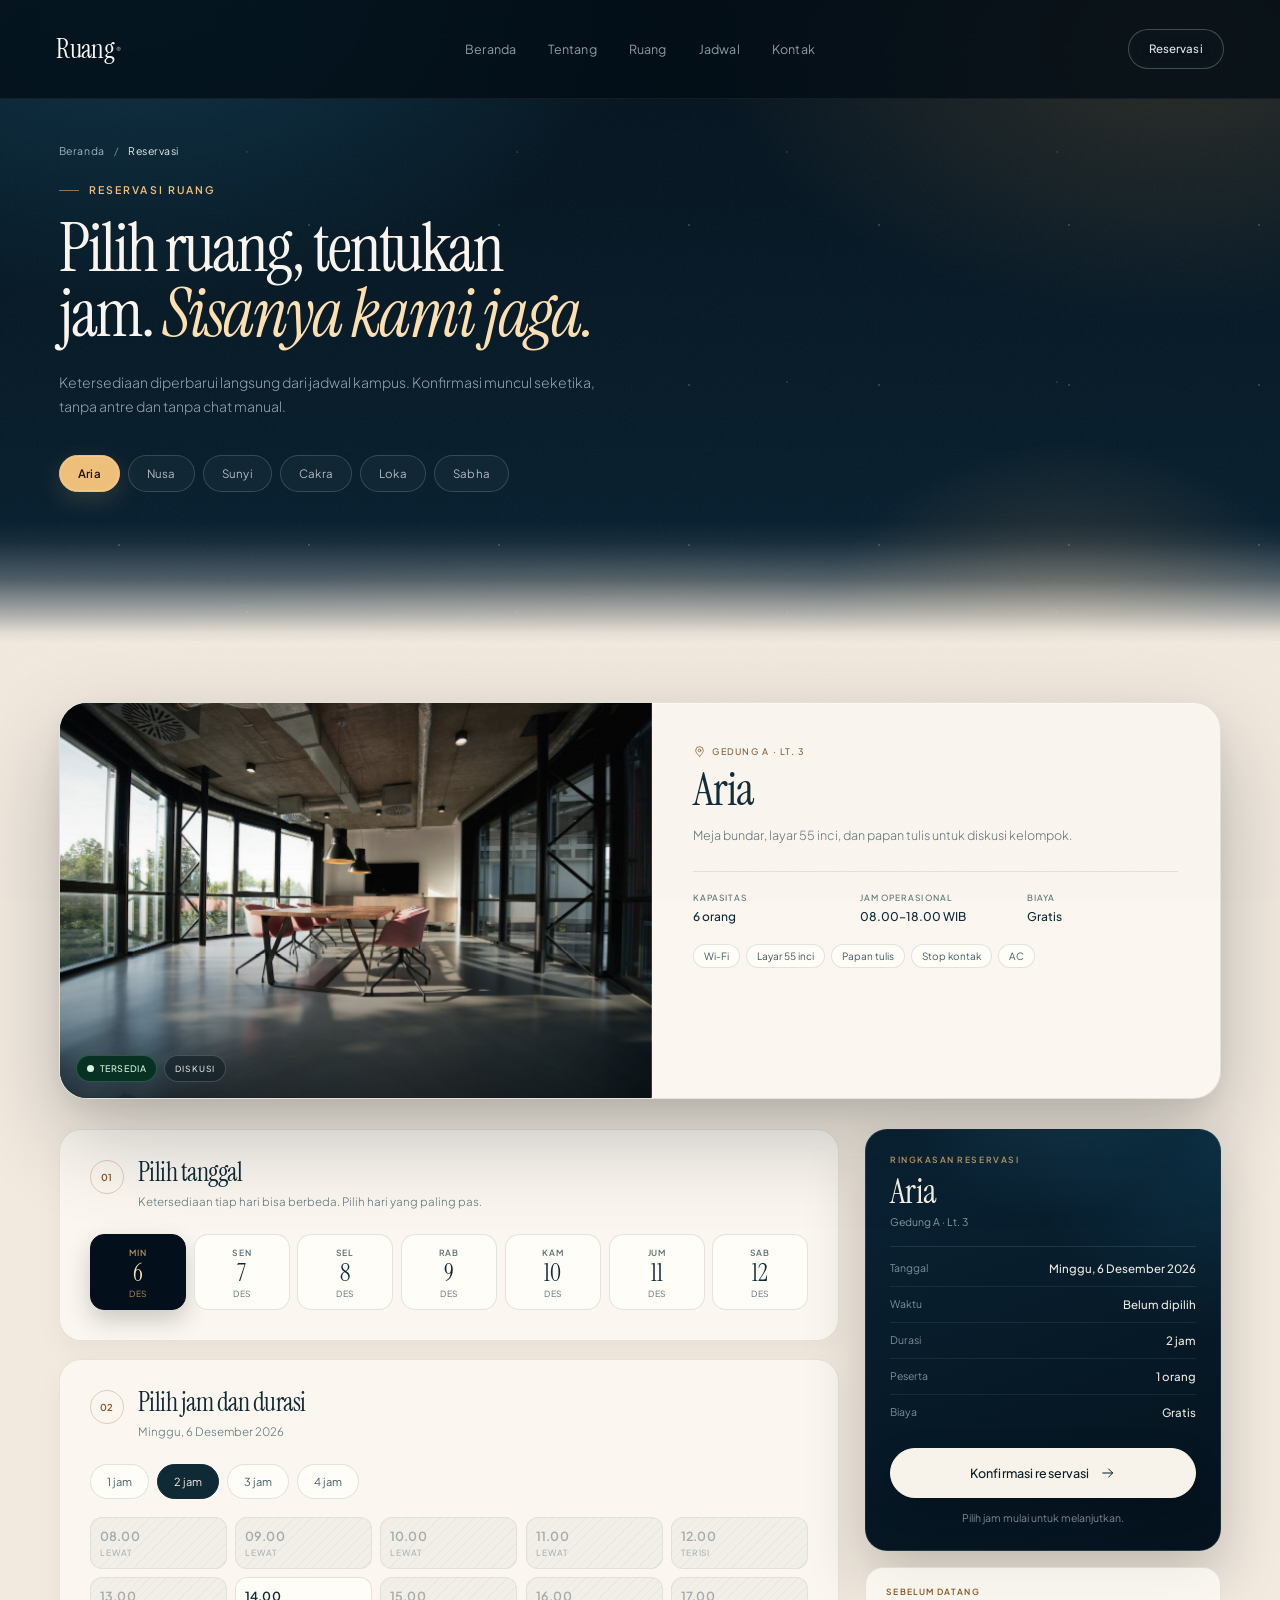
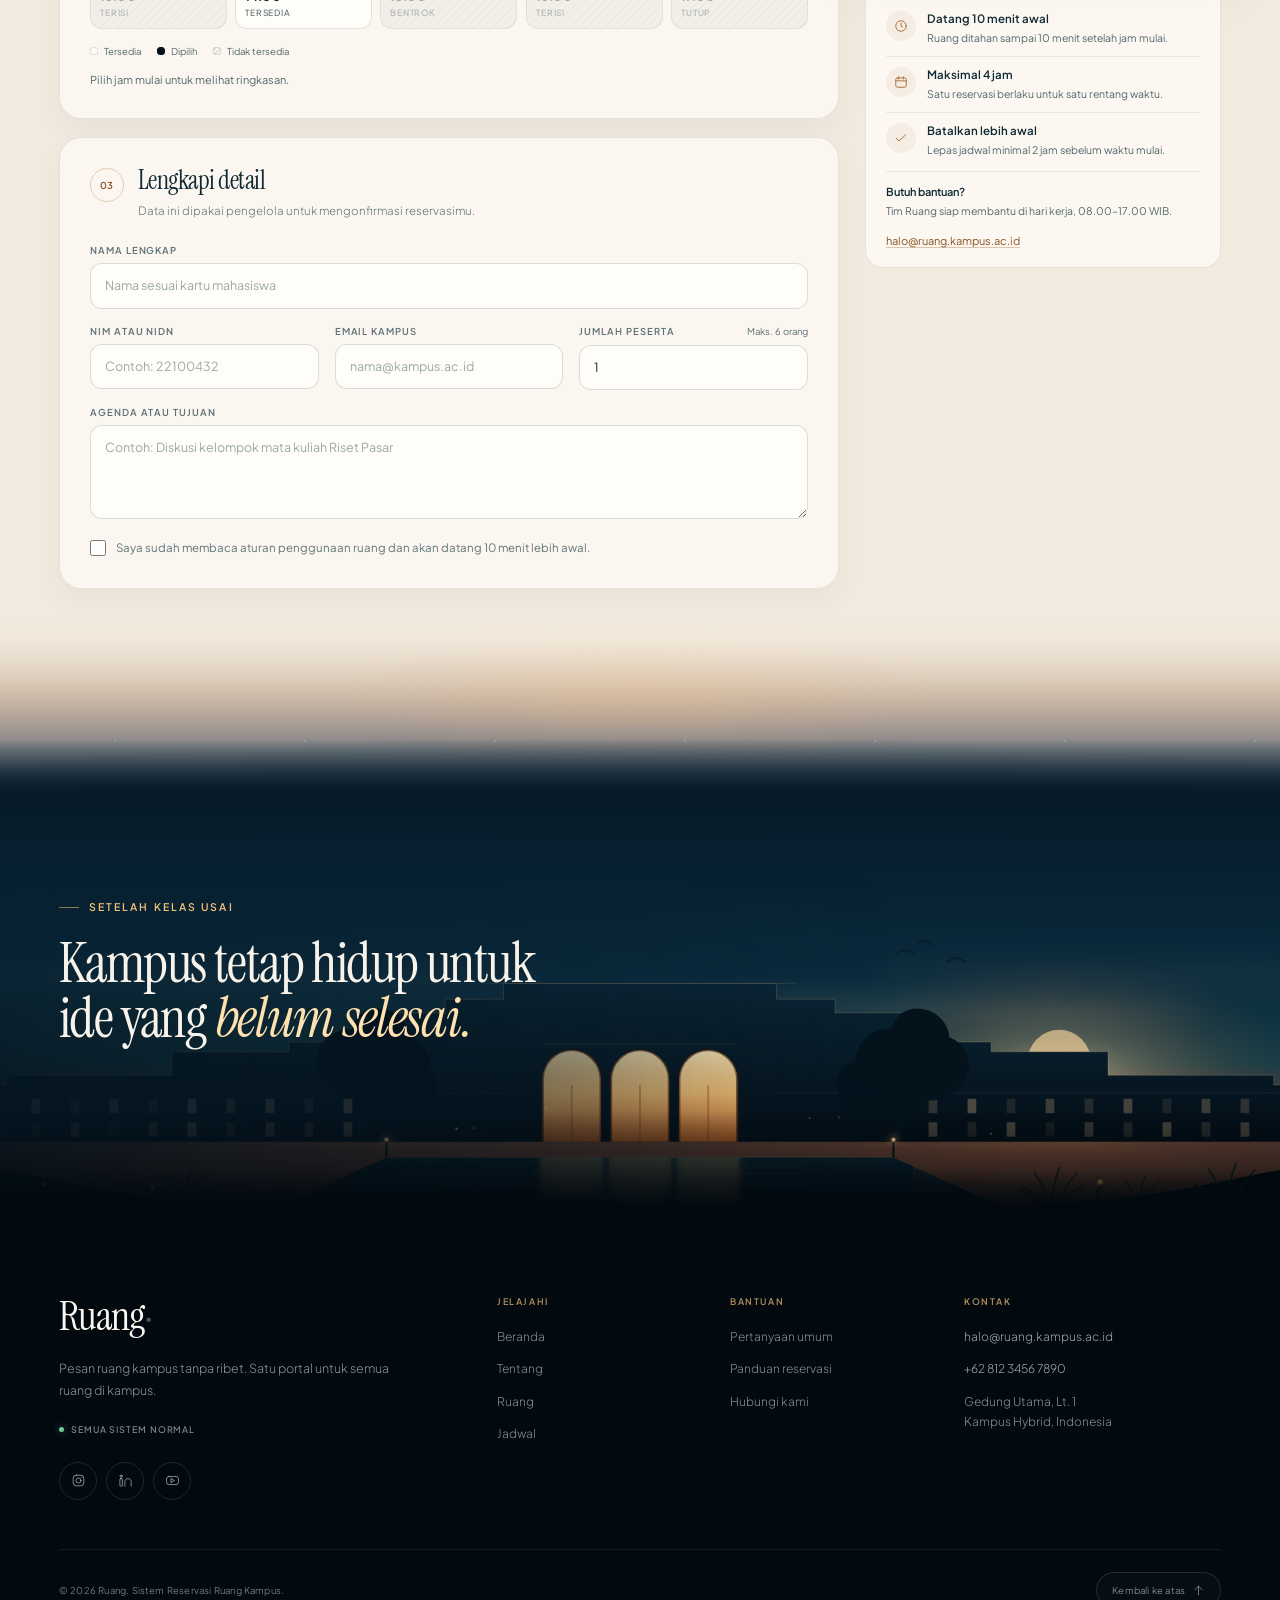
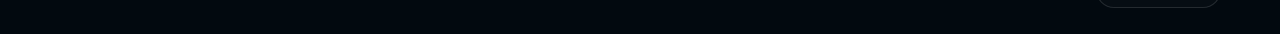
==== commit 686f1f80: "Replace hash section URLs with clean routes" ====
--- a/reservasi.html
+++ b/reservasi.html
@@ -7,11 +7,11 @@
   <meta name="description" content="Pilih ruang, tanggal, dan jam. Konfirmasi reservasi ruang kampus langsung di portal Ruang tanpa antre dan tanpa benturan jadwal.">
   <meta name="theme-color" content="#03101b">
 
-  <link rel="preload" href="assets/fonts/InstrumentSerif-normal-400.woff2" as="font" type="font/woff2" crossorigin>
-  <link rel="preload" href="assets/fonts/InstrumentSerif-italic-400.woff2" as="font" type="font/woff2" crossorigin>
-  <link rel="preload" href="assets/fonts/PlusJakartaSans-var.woff2" as="font" type="font/woff2" crossorigin>
-  <link rel="stylesheet" href="styles.css?v=20261023p">
-  <link rel="stylesheet" href="reservasi.css?v=20261023z20">
+  <link rel="preload" href="/assets/fonts/InstrumentSerif-normal-400.woff2" as="font" type="font/woff2" crossorigin>
+  <link rel="preload" href="/assets/fonts/InstrumentSerif-italic-400.woff2" as="font" type="font/woff2" crossorigin>
+  <link rel="preload" href="/assets/fonts/PlusJakartaSans-var.woff2" as="font" type="font/woff2" crossorigin>
+  <link rel="stylesheet" href="/styles.css?v=20261023p">
+  <link rel="stylesheet" href="/reservasi.css?v=20261023z20">
   <noscript>
     <style>
       .booking-layout,
@@ -22,10 +22,10 @@
     </style>
   </noscript>
   <script>document.documentElement.classList.add("js");</script>
-  <link rel="icon" href="assets/favicon.ico" sizes="any">
-  <link rel="icon" type="image/svg+xml" href="assets/favicon.svg">
-  <link rel="icon" type="image/png" sizes="32x32" href="assets/favicon-32.png">
-  <link rel="apple-touch-icon" href="assets/apple-touch-icon.png">
+  <link rel="icon" href="/assets/favicon.ico" sizes="any">
+  <link rel="icon" type="image/svg+xml" href="/assets/favicon.svg">
+  <link rel="icon" type="image/png" sizes="32x32" href="/assets/favicon-32.png">
+  <link rel="apple-touch-icon" href="/assets/apple-touch-icon.png">
 </head>
 <body class="book-page">
   <svg class="svg-sprite" aria-hidden="true" focusable="false">
@@ -55,15 +55,15 @@
     </a>
 
     <nav class="nav" aria-label="Navigasi utama">
-      <a class="nav__link" href="/#beranda" data-nav="beranda">Beranda</a>
-      <a class="nav__link" href="/#tentang" data-nav="tentang">Tentang</a>
-      <a class="nav__link" href="/#ruang" data-nav="ruang">Ruang</a>
-      <a class="nav__link" href="/#jadwal" data-nav="jadwal">Jadwal</a>
-      <a class="nav__link" href="/#kontak" data-nav="kontak">Kontak</a>
+      <a class="nav__link" href="/" data-nav="beranda">Beranda</a>
+      <a class="nav__link" href="/tentang" data-nav="tentang">Tentang</a>
+      <a class="nav__link" href="/ruang" data-nav="ruang">Ruang</a>
+      <a class="nav__link" href="/jadwal" data-nav="jadwal">Jadwal</a>
+      <a class="nav__link" href="/kontak" data-nav="kontak">Kontak</a>
     </nav>
 
     <div class="topbar__actions">
-      <a class="btn btn--ghost-light btn--sm" href="#tanggal">Reservasi</a>
+      <a class="btn btn--ghost-light btn--sm" href="/reservasi/tanggal">Reservasi</a>
       <button class="menu-toggle" id="menuToggle" type="button" aria-label="Buka menu" aria-expanded="false" aria-controls="mobileMenu">
         <span></span>
         <span></span>
@@ -73,14 +73,14 @@
 
   <div class="mobile-menu" id="mobileMenu" aria-hidden="true" inert>
     <nav class="mobile-menu__nav" aria-label="Navigasi seluler">
-      <a href="/#beranda">Beranda</a>
-      <a href="/#tentang">Tentang</a>
-      <a href="/#ruang">Ruang</a>
-      <a href="/#jadwal">Jadwal</a>
-      <a href="/#kontak">Kontak</a>
+      <a href="/">Beranda</a>
+      <a href="/tentang">Tentang</a>
+      <a href="/ruang">Ruang</a>
+      <a href="/jadwal">Jadwal</a>
+      <a href="/kontak">Kontak</a>
     </nav>
     <div class="mobile-menu__foot">
-      <a class="btn btn--light" href="#tanggal">Reservasi</a>
+      <a class="btn btn--light" href="/reservasi/tanggal">Reservasi</a>
       <p>Pesan ruang kampus, lebih tenang.</p>
     </div>
   </div>
@@ -117,7 +117,7 @@
       <div class="container">
         <div class="room-preview" id="roomPreview">
           <div class="room-preview__media">
-            <img id="roomImage" src="assets/img/study.jpg" alt="Ruang diskusi Aria dengan jendela lebar dan meja panjang" width="1200" height="801">
+            <img id="roomImage" src="/assets/img/study.jpg" alt="Ruang diskusi Aria dengan jendela lebar dan meja panjang" width="1200" height="801">
             <div class="room-preview__badges">
               <span class="status status--free" id="roomStatus"><span></span><span class="status__text">Tersedia</span></span>
               <span class="room-preview__type" id="roomType">Diskusi</span>
@@ -387,7 +387,7 @@
 
           <div class="success__actions">
             <a class="btn btn--ink" href="/">Kembali ke beranda</a>
-            <a class="btn btn--outline" href="/#jadwal">Lihat jadwal langsung</a>
+            <a class="btn btn--outline" href="/jadwal">Lihat jadwal langsung</a>
             <button class="success__again" type="button" id="againBtn">Buat reservasi lain</button>
           </div>
         </section>
@@ -404,7 +404,7 @@
   <footer class="footer" id="kontak">
     <div class="footer__masthead reveal">
       <div class="footer__scene" aria-hidden="true">
-        <img class="footer__landscape" src="assets/img/footer-dusk.svg?v=20261023p" alt="" width="1600" height="420">
+        <img class="footer__landscape" src="/assets/img/footer-dusk.svg?v=20261023p" alt="" width="1600" height="420">
       </div>
       <div class="container footer__masthead-inner">
         <p class="eyebrow">Setelah kelas usai</p>
@@ -427,16 +427,16 @@
 
         <nav class="footer__col reveal" aria-label="Jelajahi">
           <h3>Jelajahi</h3>
-          <a href="/#beranda">Beranda</a>
-          <a href="/#tentang">Tentang</a>
-          <a href="/#ruang">Ruang</a>
-          <a href="/#jadwal">Jadwal</a>
+          <a href="/">Beranda</a>
+          <a href="/tentang">Tentang</a>
+          <a href="/ruang">Ruang</a>
+          <a href="/jadwal">Jadwal</a>
         </nav>
 
         <nav class="footer__col reveal" aria-label="Bantuan">
           <h3>Bantuan</h3>
-          <a href="/#faq">Pertanyaan umum</a>
-          <a href="/#cara-kerja">Panduan reservasi</a>
+          <a href="/faq">Pertanyaan umum</a>
+          <a href="/cara-kerja">Panduan reservasi</a>
           <a href="mailto:halo@ruang.kampus.ac.id">Hubungi kami</a>
         </nav>
 
@@ -450,12 +450,12 @@
 
       <div class="footer__bottom">
         <p>© 2026 Ruang. Sistem Reservasi Ruang Kampus.</p>
-        <a class="footer__top" href="#atas">Kembali ke atas <svg class="icon" aria-hidden="true"><use href="#i-arrow-up"></use></svg></a>
+        <a class="footer__top" href="/reservasi">Kembali ke atas <svg class="icon" aria-hidden="true"><use href="#i-arrow-up"></use></svg></a>
       </div>
     </div>
   </footer>
 
-  <script src="script.js?v=20261024c"></script>
-  <script src="reservasi.js?v=20261024c"></script>
+  <script src="/script.js?v=20261024d"></script>
+  <script src="/reservasi.js?v=20261024d"></script>
 </body>
 </html>
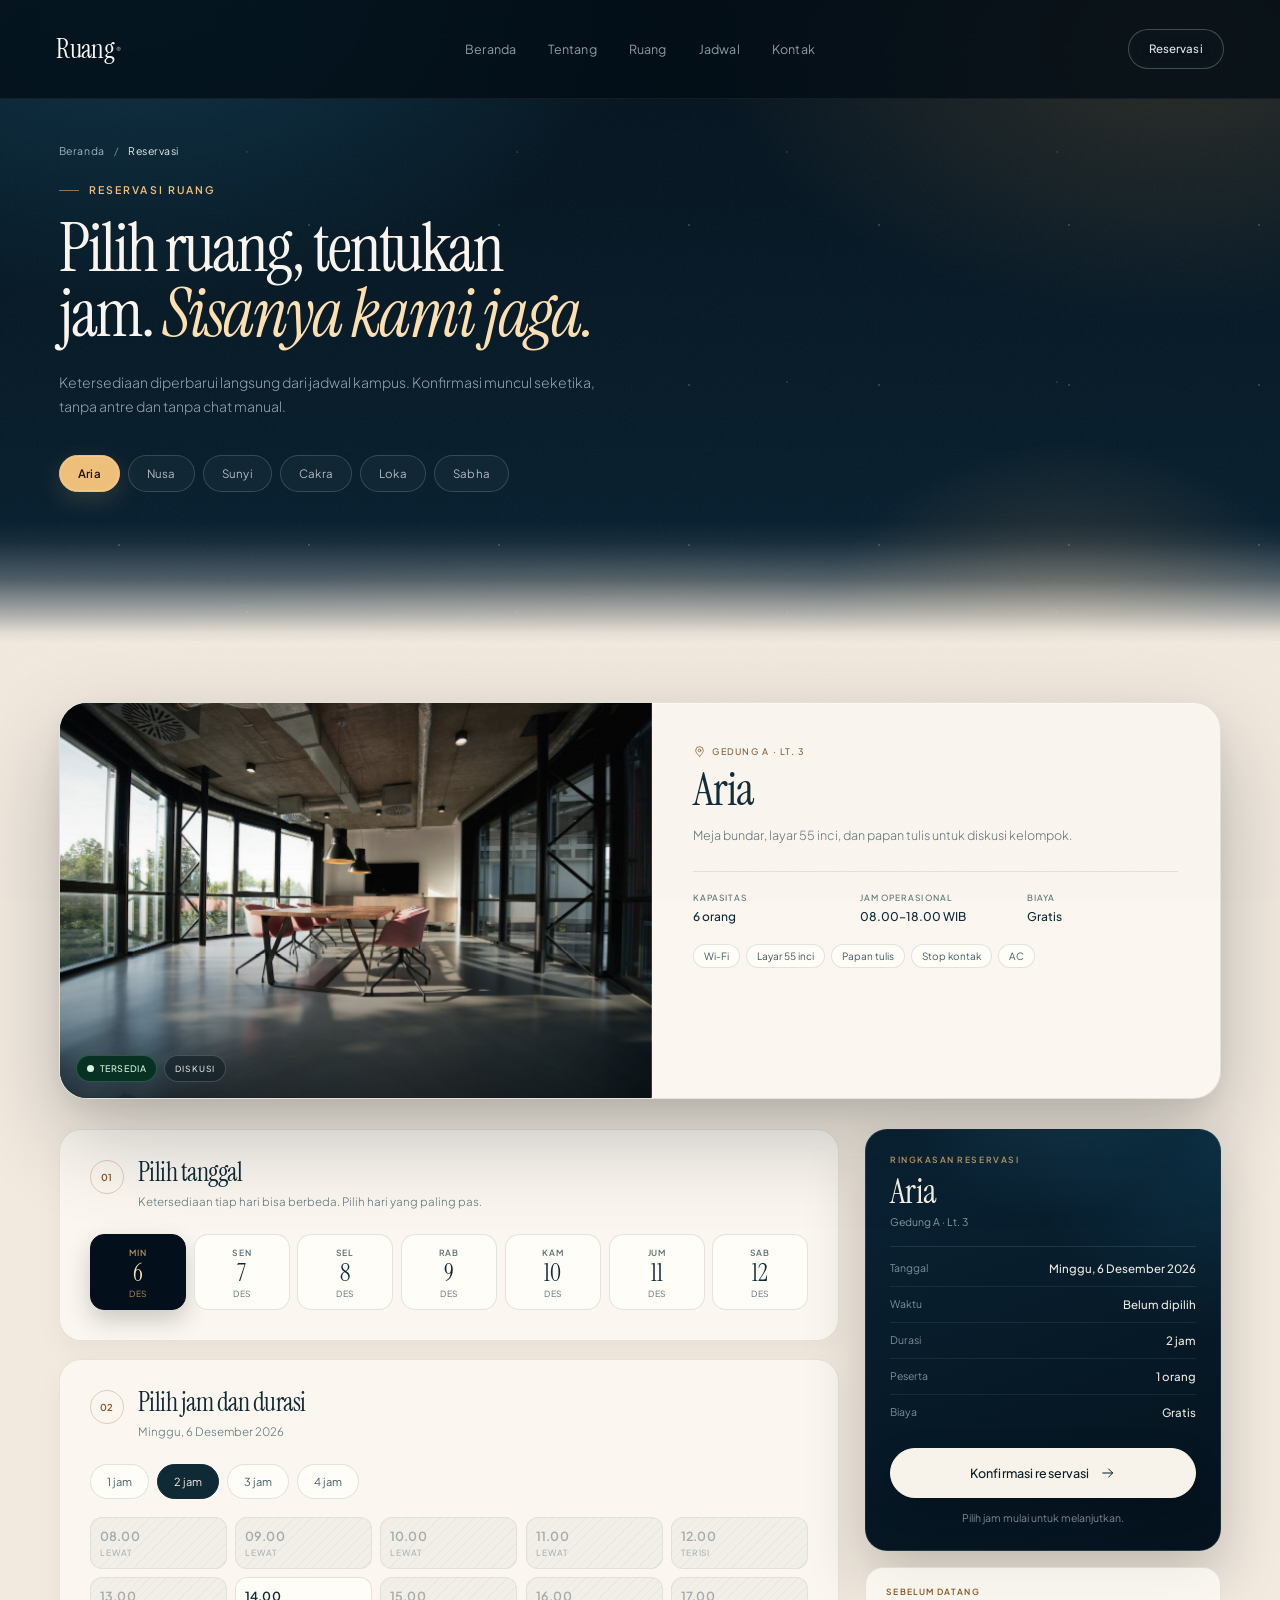
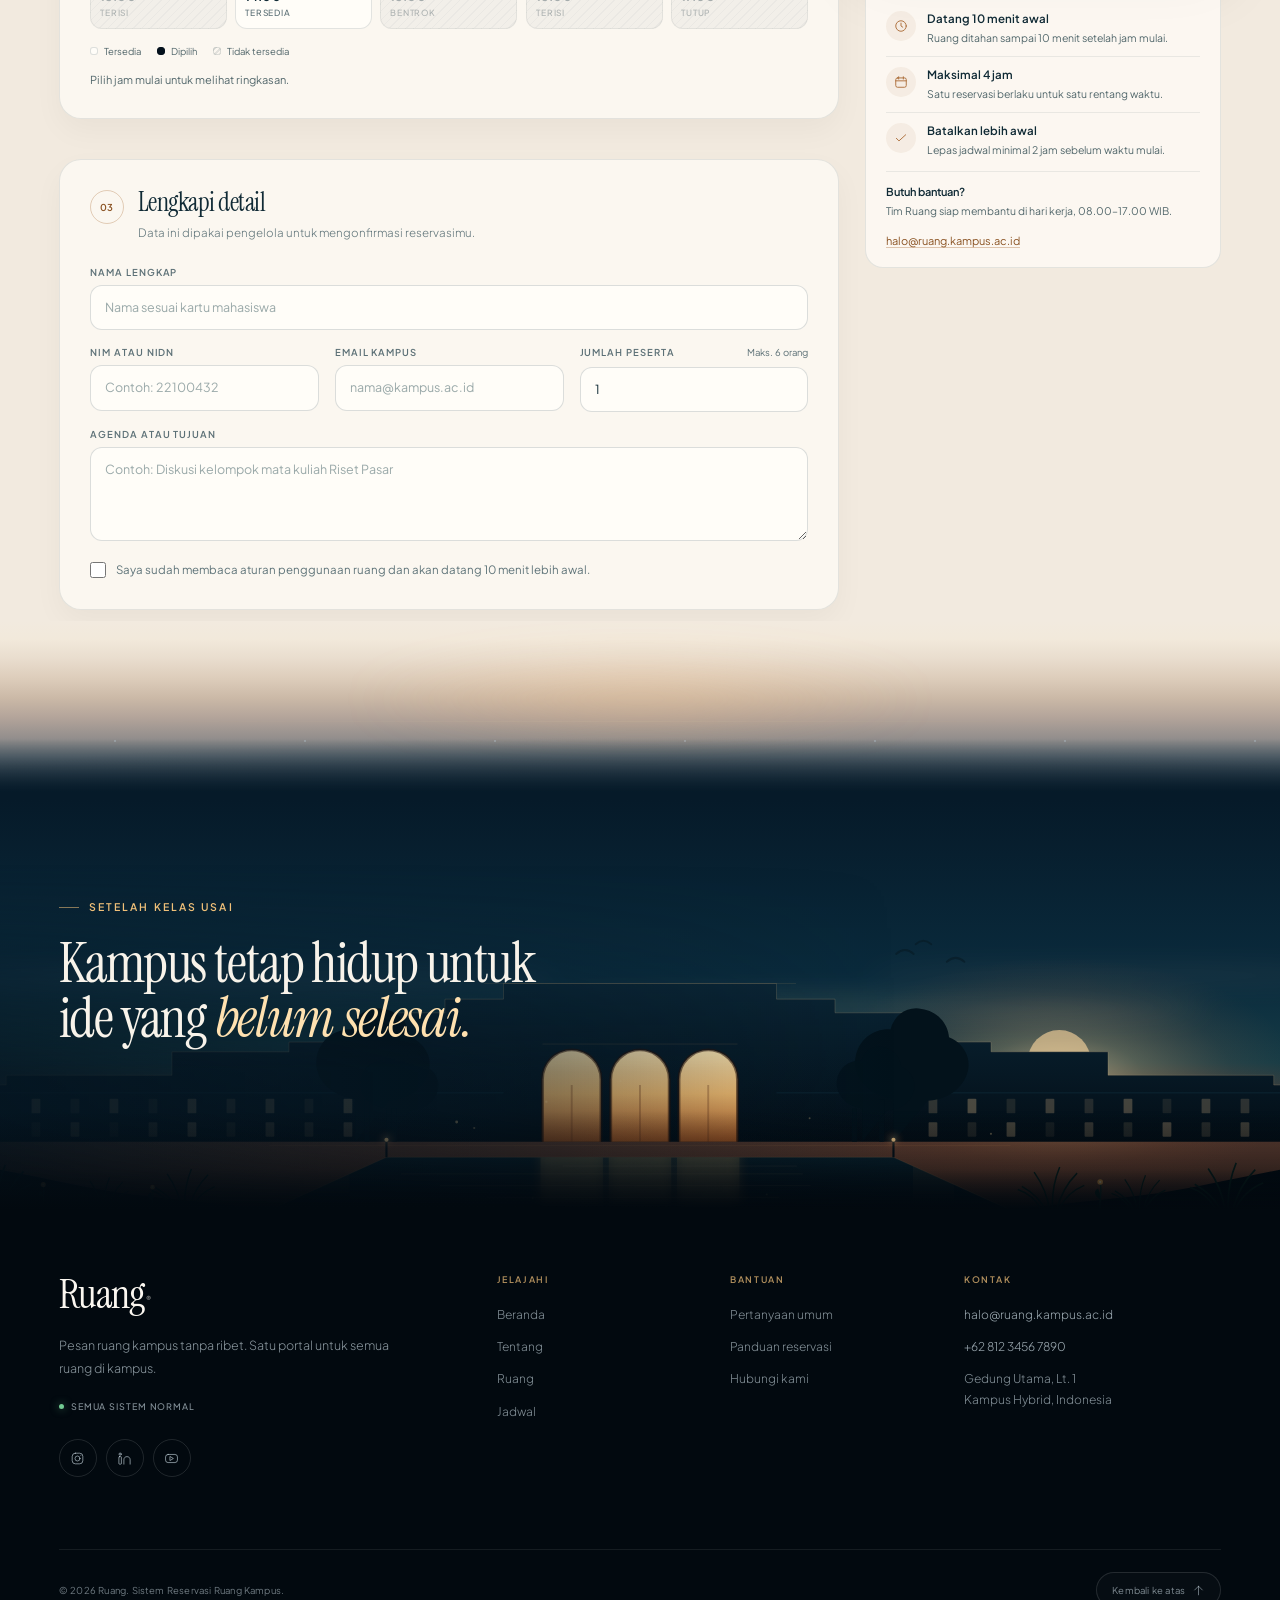
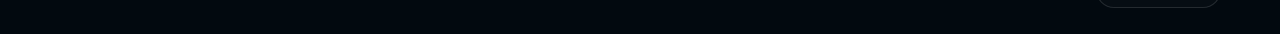
==== commit 684aad69: "Update favicon to the cream archway mark" ====
--- a/reservasi.html
+++ b/reservasi.html
@@ -22,7 +22,7 @@
     </style>
   </noscript>
   <script>document.documentElement.classList.add("js");</script>
-  <link rel="icon" href="/assets/favicon.ico" sizes="any">
+  <link rel="icon" href="/assets/favicon.ico" sizes="16x16 32x32 48x48 64x64">
   <link rel="icon" type="image/svg+xml" href="/assets/favicon.svg">
   <link rel="icon" type="image/png" sizes="32x32" href="/assets/favicon-32.png">
   <link rel="apple-touch-icon" href="/assets/apple-touch-icon.png">
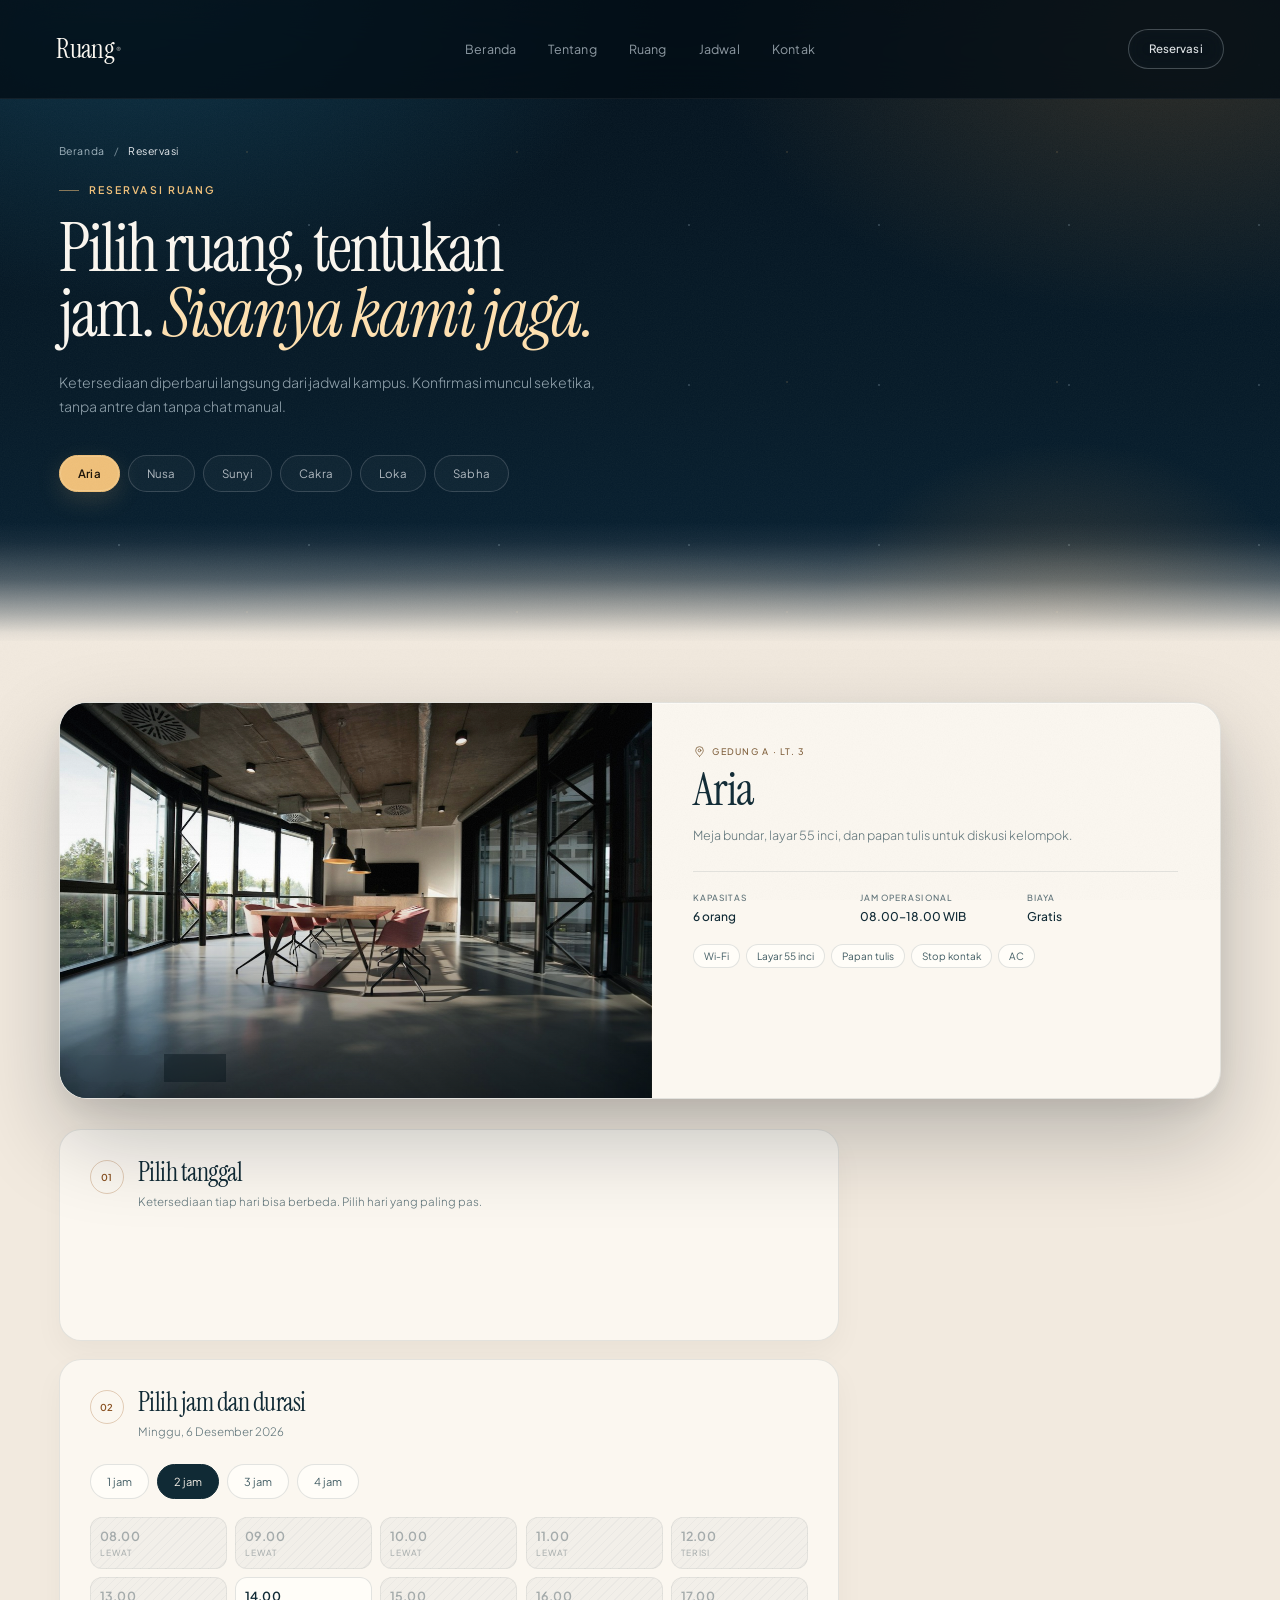
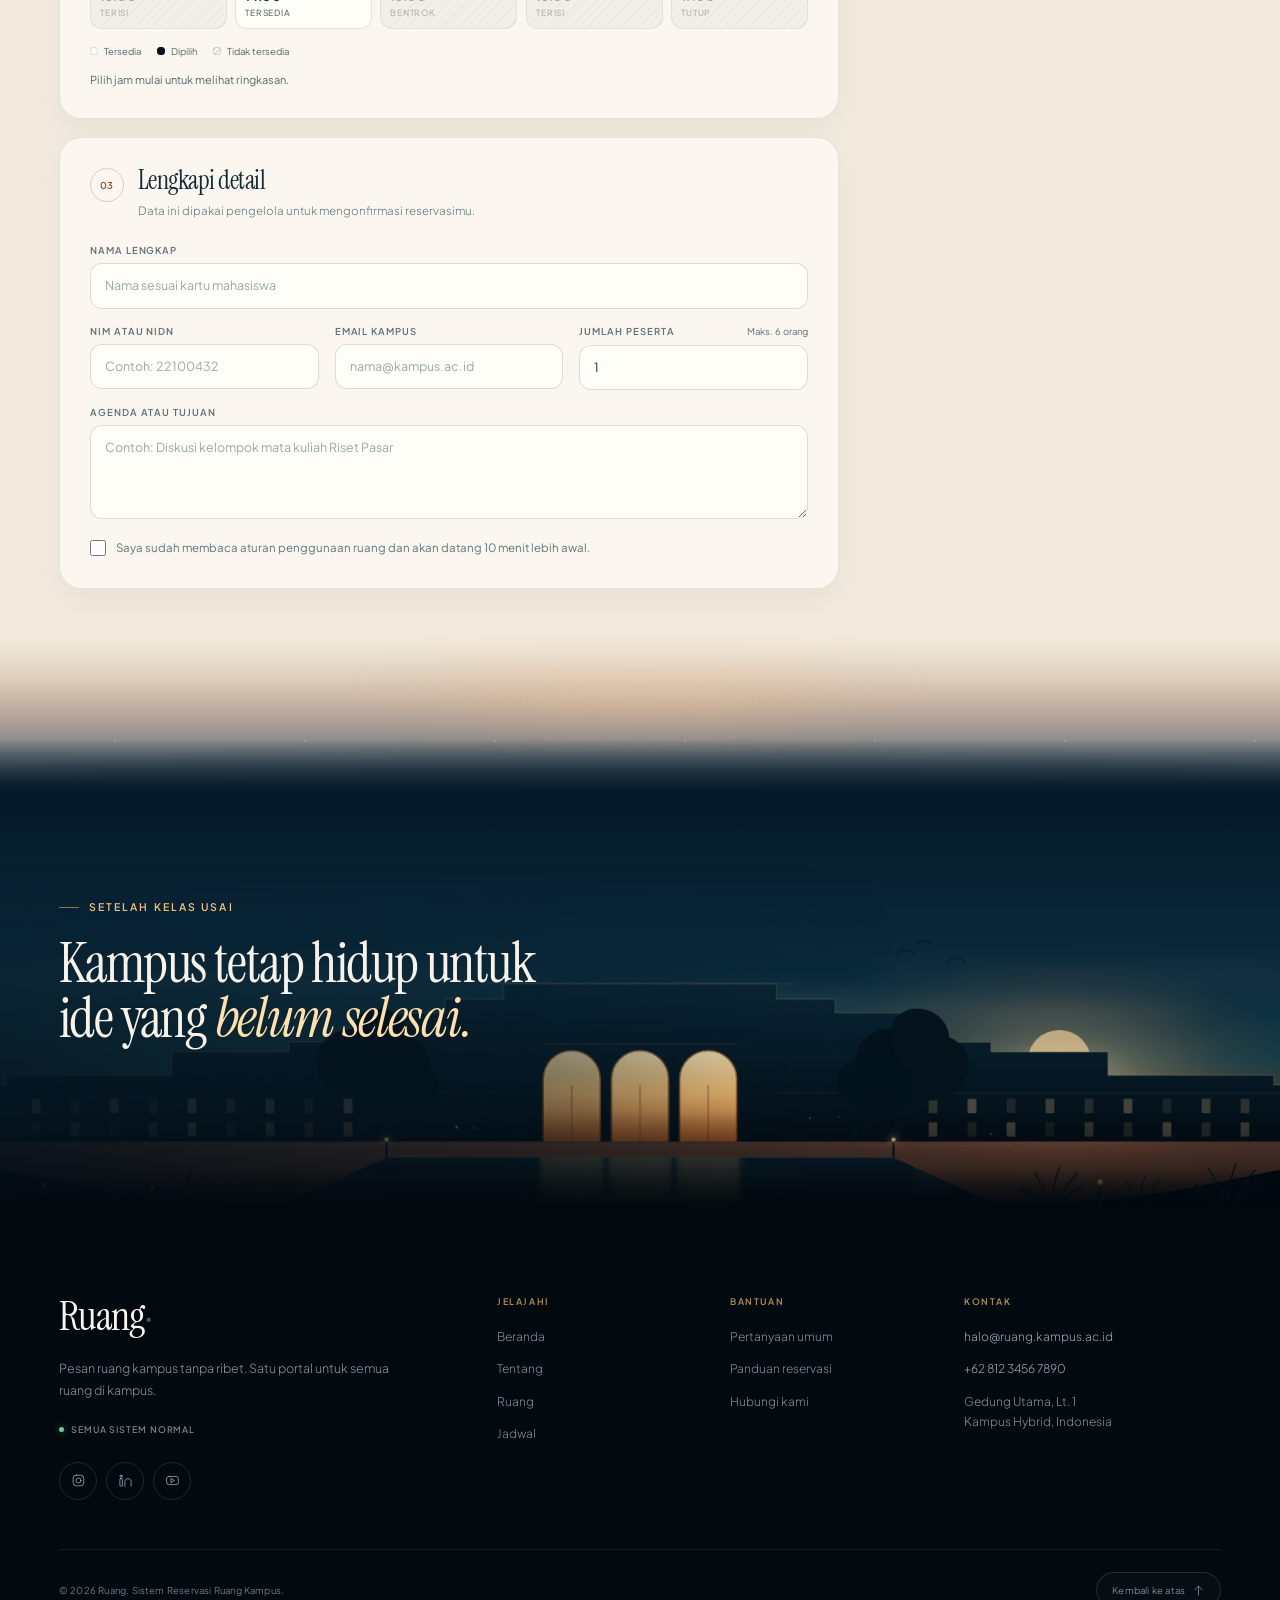
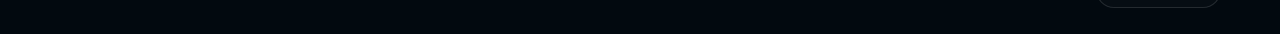
==== commit 85ac868c: "Fix mobile step order, stat rules, and stacked dividers" ====
--- a/reservasi.html
+++ b/reservasi.html
@@ -10,7 +10,7 @@
   <link rel="preload" href="/assets/fonts/InstrumentSerif-normal-400.woff2" as="font" type="font/woff2" crossorigin>
   <link rel="preload" href="/assets/fonts/InstrumentSerif-italic-400.woff2" as="font" type="font/woff2" crossorigin>
   <link rel="preload" href="/assets/fonts/PlusJakartaSans-var.woff2" as="font" type="font/woff2" crossorigin>
-  <link rel="stylesheet" href="/styles.css?v=20261023p">
+  <link rel="stylesheet" href="/styles.css?v=20261024e">
   <link rel="stylesheet" href="/reservasi.css?v=20261023z20">
   <noscript>
     <style>
--- a/styles.css
+++ b/styles.css
@@ -3372,6 +3372,10 @@
     border-top: 0;
   }
 
+  .steps::before {
+    display: none;
+  }
+
   .step {
     padding: 28px 0 28px;
     border-top: 1px solid var(--line-dark);
@@ -3392,8 +3396,13 @@
     gap: 22px;
   }
 
-  .step__num {
-    order: -1;
+  /* Keep the step marks in markup order: figure, then number, then heading. */
+  .step__top > .step__icon {
+    order: 0;
+  }
+
+  .step__top > .step__num {
+    order: 1;
     min-width: 44px;
     font-size: 2.2rem;
   }
@@ -3431,6 +3440,24 @@
   .stat:nth-child(odd) {
     padding-left: 0;
     border-left: 0;
+  }
+
+  .stat:nth-child(1)::before,
+  .stat:nth-child(3)::before {
+    left: 0;
+  }
+
+  .stat:nth-child(4)::before {
+    left: 28px;
+  }
+
+  .stat:nth-child(1).is-visible::before,
+  .stat:nth-child(3).is-visible::before {
+    width: 100%;
+  }
+
+  .stat:nth-child(4).is-visible::before {
+    width: calc(100% - 28px);
   }
 
   .footer__grid {
@@ -3564,6 +3591,7 @@
 
   .stat {
     align-items: baseline;
+    min-height: 92px;
     padding: 19px 0;
     border-top: 1px solid rgba(236, 246, 252, 0.09);
     border-left: 0;
@@ -3581,8 +3609,14 @@
     border-top: 0;
   }
 
+  .stat:first-child.is-visible::before {
+    width: 100%;
+  }
+
   .stat__value {
+    min-width: 0;
     font-size: 2.5rem;
+    overflow: visible;
   }
 
   .stat__label {
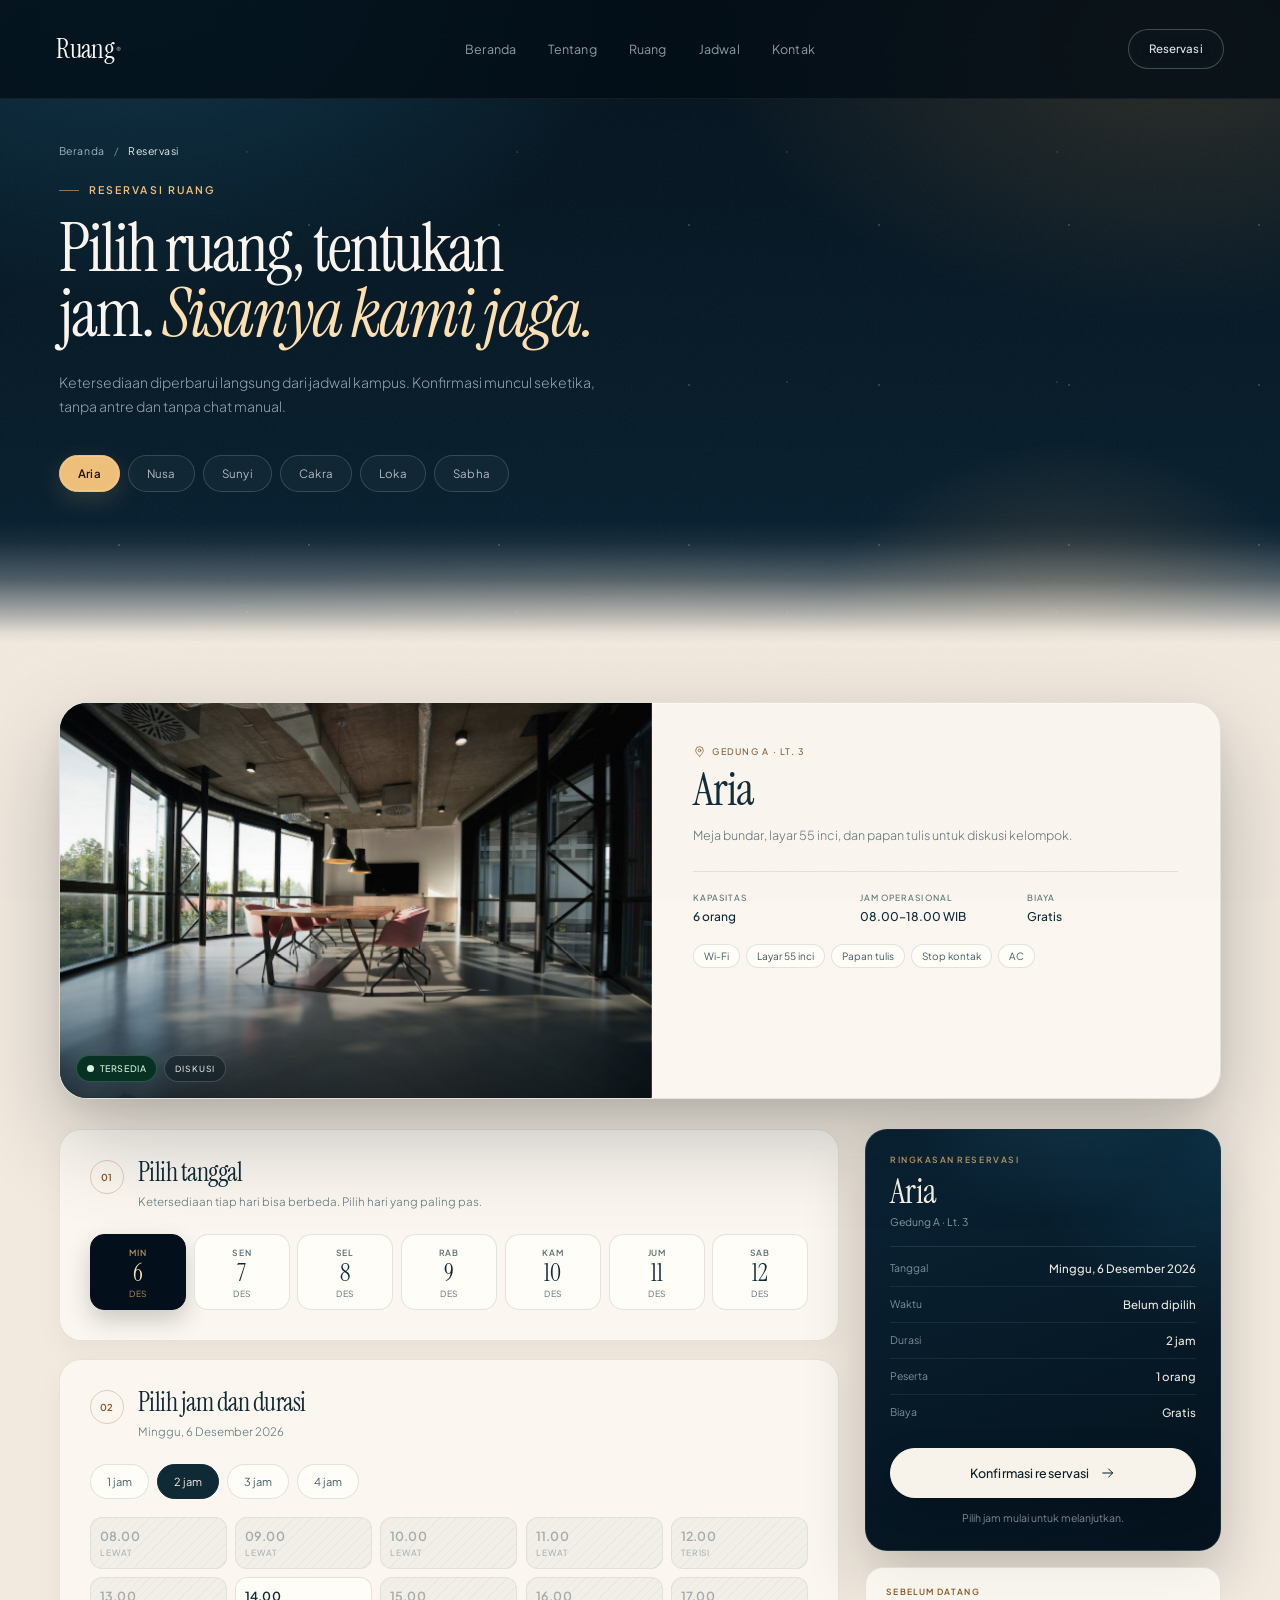
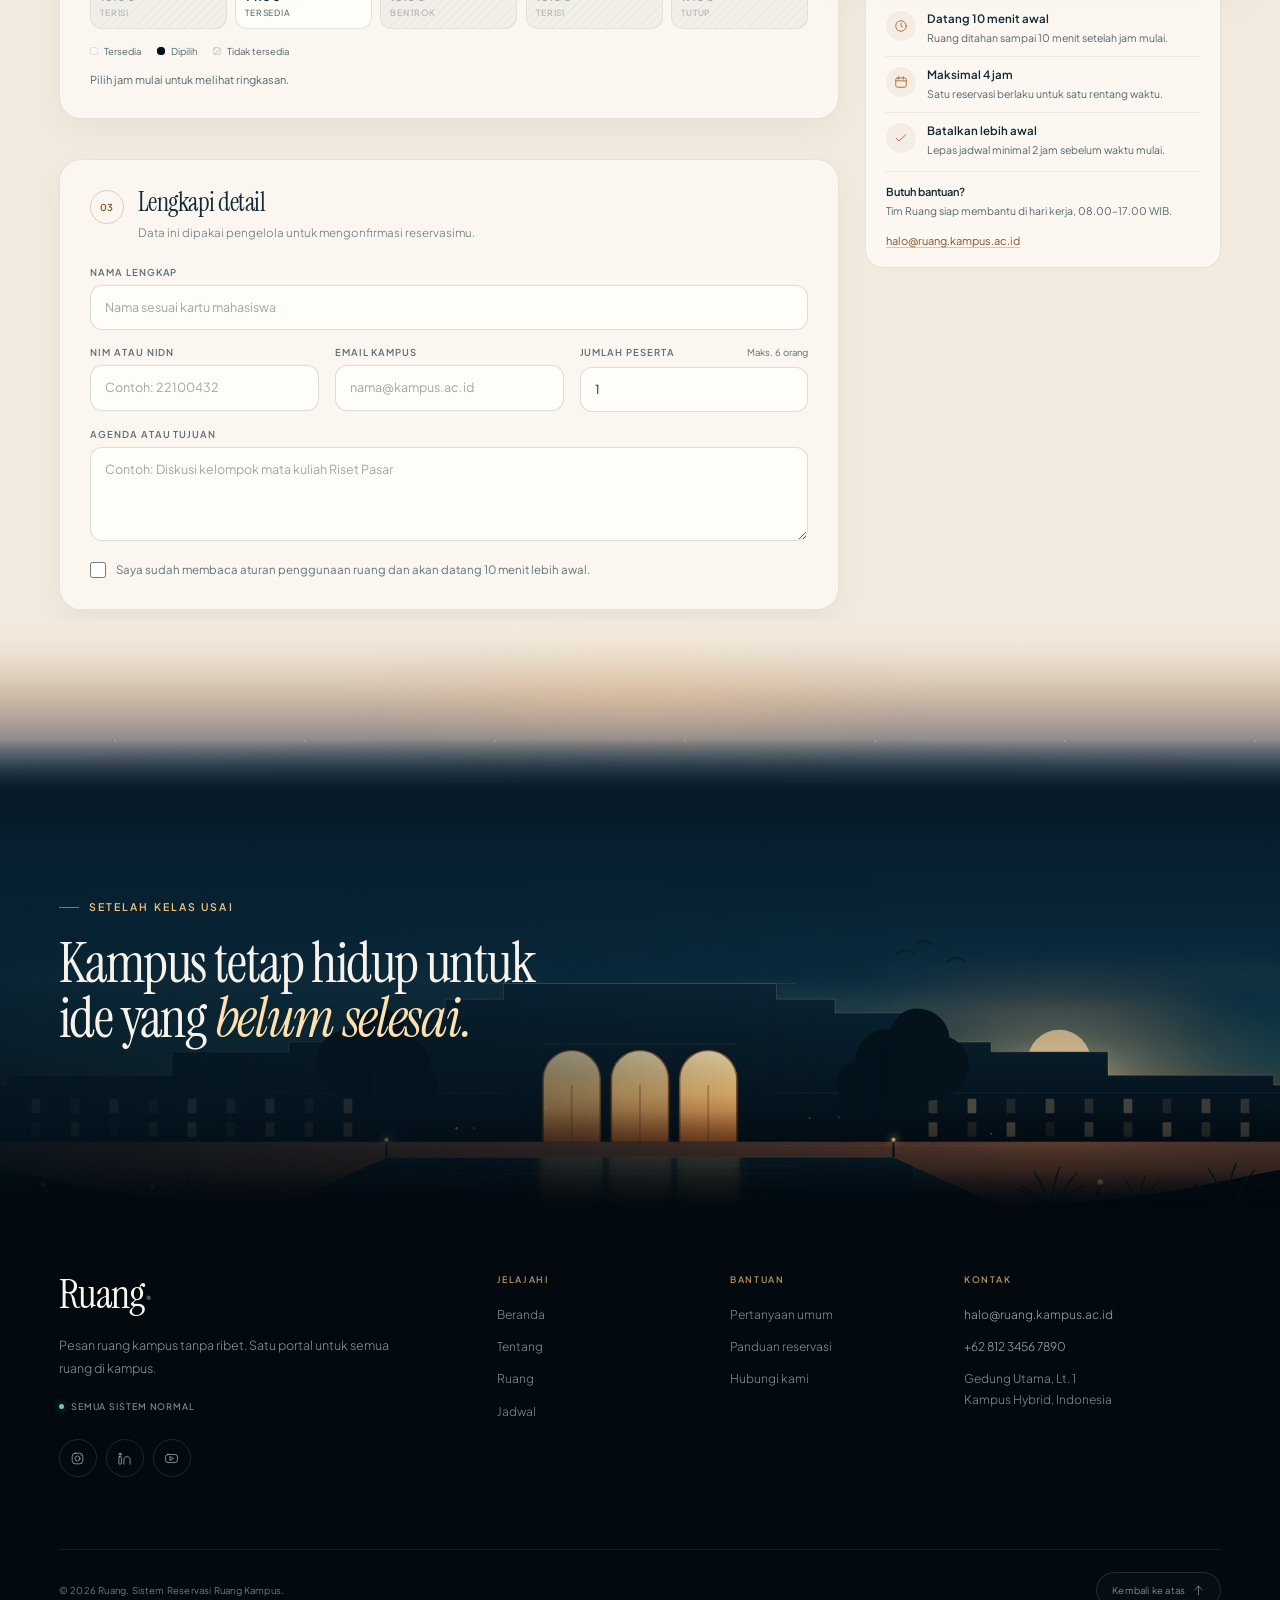
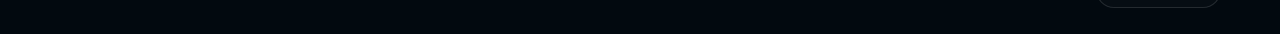
==== commit f5147ba2: "Align stat divider rules inside each card" ====
--- a/reservasi.html
+++ b/reservasi.html
@@ -10,7 +10,7 @@
   <link rel="preload" href="/assets/fonts/InstrumentSerif-normal-400.woff2" as="font" type="font/woff2" crossorigin>
   <link rel="preload" href="/assets/fonts/InstrumentSerif-italic-400.woff2" as="font" type="font/woff2" crossorigin>
   <link rel="preload" href="/assets/fonts/PlusJakartaSans-var.woff2" as="font" type="font/woff2" crossorigin>
-  <link rel="stylesheet" href="/styles.css?v=20261024e">
+  <link rel="stylesheet" href="/styles.css?v=20261024f">
   <link rel="stylesheet" href="/reservasi.css?v=20261023z20">
   <noscript>
     <style>
--- a/styles.css
+++ b/styles.css
@@ -1328,19 +1328,23 @@
   border-left: 1px solid rgba(236, 246, 252, 0.09);
 }
 
-.stat::before {
-  position: absolute;
+.stat::after {
+  position: absolute;
+  right: 34px;
   bottom: 0;
   left: 34px;
-  width: 0;
   height: 1px;
   background: linear-gradient(90deg, rgba(240, 192, 121, 0.85), rgba(240, 192, 121, 0.18));
   content: "";
-  transition: width 900ms cubic-bezier(0.2, 0.75, 0.2, 1) calc(160ms + var(--reveal-delay, 0ms));
-}
-
-.stat.is-visible::before {
-  width: calc(100% - 34px);
+  opacity: 0;
+  transform: scaleX(0);
+  transform-origin: 0 50%;
+  transition: transform 900ms cubic-bezier(0.2, 0.75, 0.2, 1) calc(160ms + var(--reveal-delay, 0ms)), opacity 200ms linear calc(160ms + var(--reveal-delay, 0ms));
+}
+
+.stat.is-visible::after {
+  opacity: 1;
+  transform: scaleX(1);
 }
 
 .stat:first-child {
@@ -1348,12 +1352,12 @@
   border-left: 0;
 }
 
-.stat:first-child::before {
+.stat:first-child::after {
   left: 0;
 }
 
-.stat:first-child.is-visible::before {
-  width: 100%;
+.stat:last-child::after {
+  right: 0;
 }
 
 .stat__value {
@@ -3442,22 +3446,12 @@
     border-left: 0;
   }
 
-  .stat:nth-child(1)::before,
-  .stat:nth-child(3)::before {
+  .stat:nth-child(1)::after {
     left: 0;
   }
 
-  .stat:nth-child(4)::before {
-    left: 28px;
-  }
-
-  .stat:nth-child(1).is-visible::before,
-  .stat:nth-child(3).is-visible::before {
-    width: 100%;
-  }
-
-  .stat:nth-child(4).is-visible::before {
-    width: calc(100% - 28px);
+  .stat:nth-child(2)::after {
+    right: 0;
   }
 
   .footer__grid {
@@ -3597,20 +3591,13 @@
     border-left: 0;
   }
 
-  .stat::before {
+  .stat::after {
+    right: 0;
     left: 0;
-  }
-
-  .stat.is-visible::before {
-    width: 46px;
   }
 
   .stat:first-child {
     border-top: 0;
-  }
-
-  .stat:first-child.is-visible::before {
-    width: 100%;
   }
 
   .stat__value {
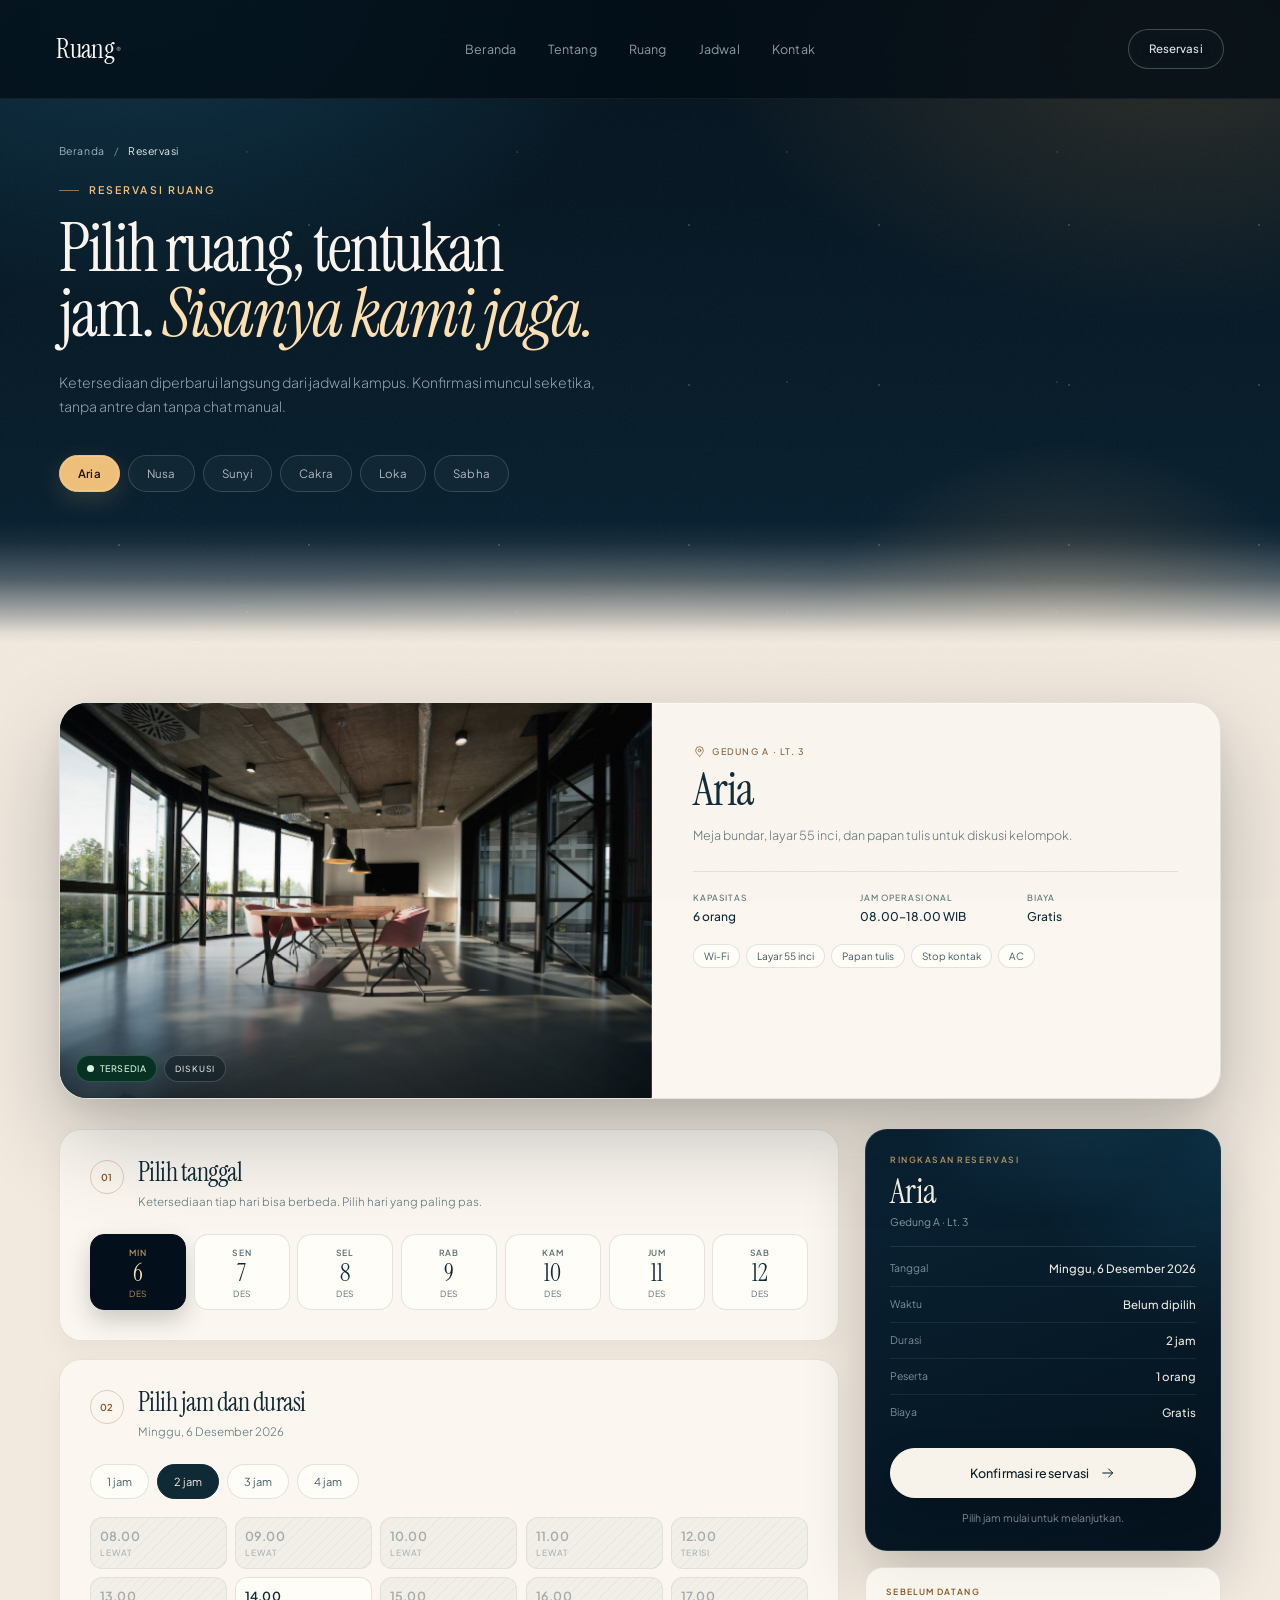
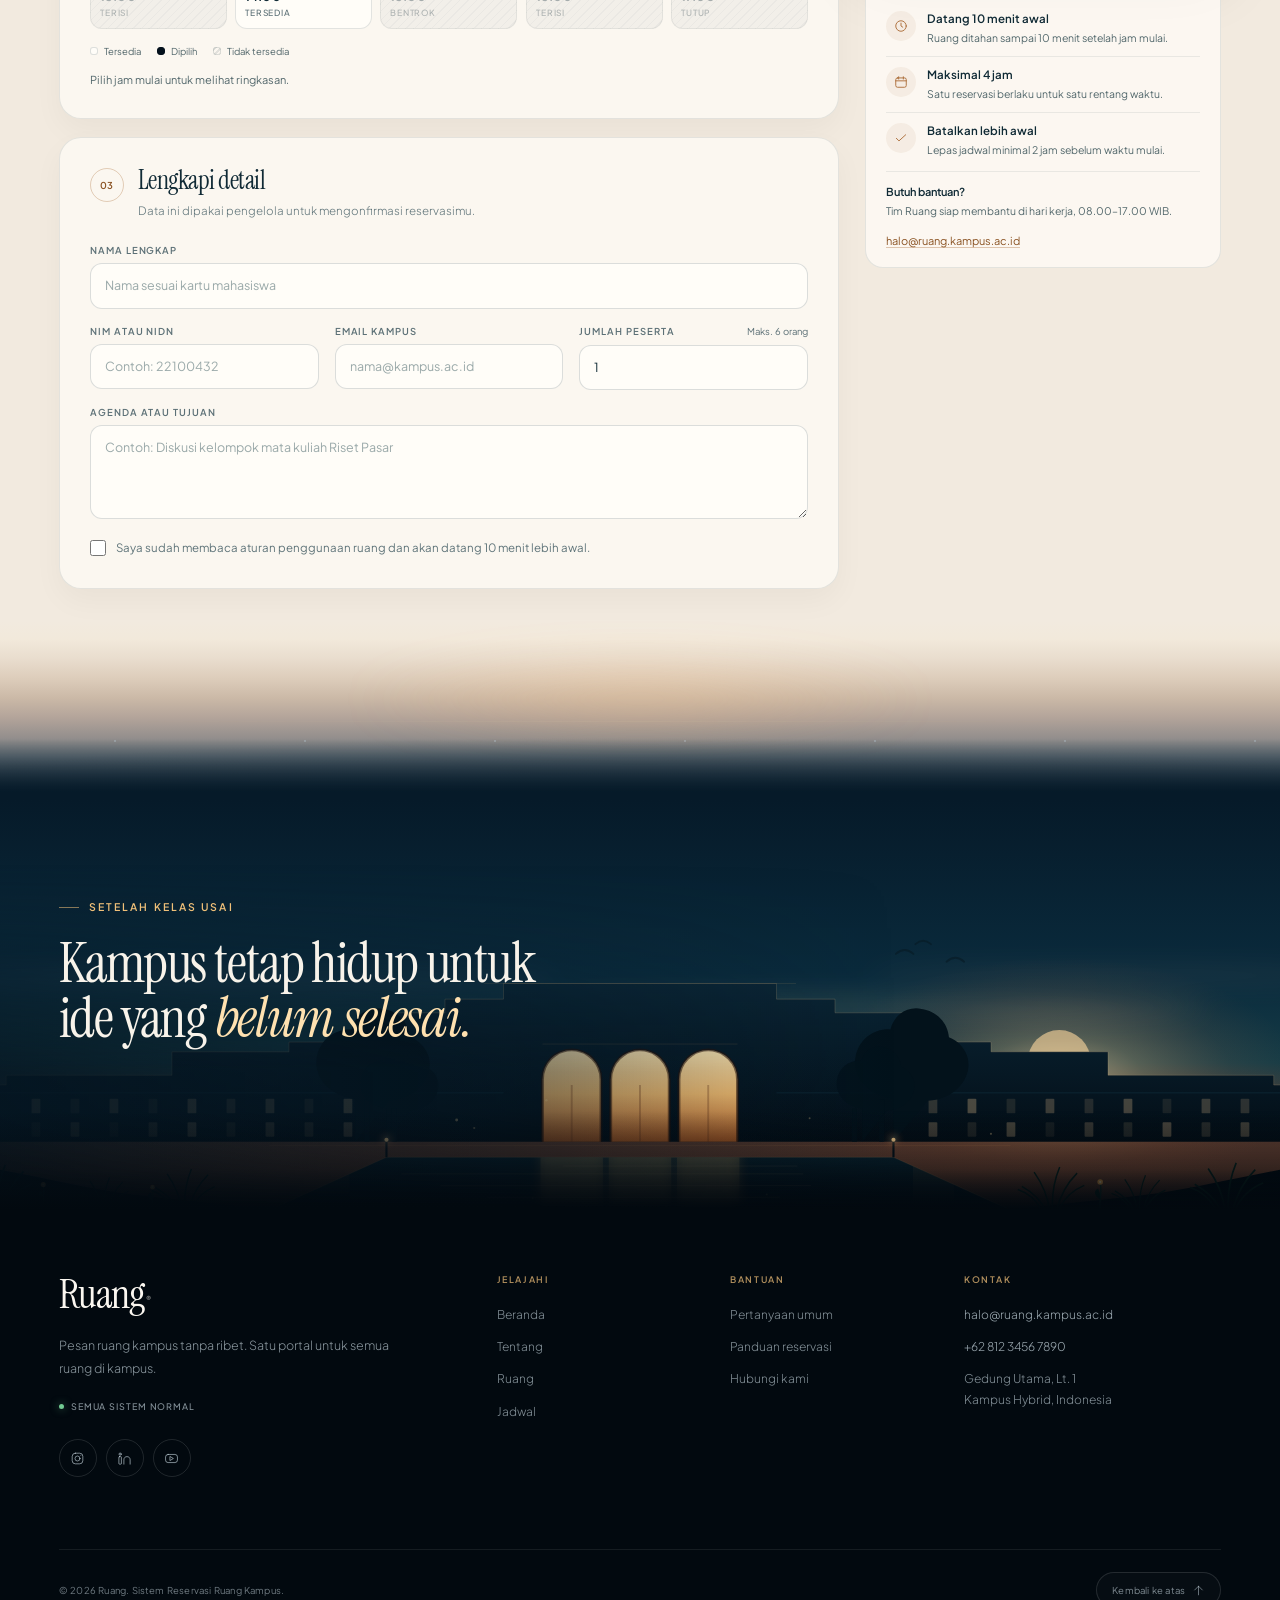
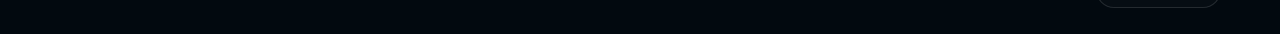
==== commit 72eed302: "Replace reservation success jump with modal receipt" ====
--- a/reservasi.html
+++ b/reservasi.html
@@ -11,7 +11,7 @@
   <link rel="preload" href="/assets/fonts/InstrumentSerif-italic-400.woff2" as="font" type="font/woff2" crossorigin>
   <link rel="preload" href="/assets/fonts/PlusJakartaSans-var.woff2" as="font" type="font/woff2" crossorigin>
   <link rel="stylesheet" href="/styles.css?v=20261024f">
-  <link rel="stylesheet" href="/reservasi.css?v=20261023z20">
+  <link rel="stylesheet" href="/reservasi.css?v=20261024g">
   <noscript>
     <style>
       .booking-layout,
@@ -343,54 +343,6 @@
           </aside>
         </form>
 
-        <section class="success" id="success" aria-labelledby="successTitle" hidden>
-          <div class="success__badge" aria-hidden="true">
-            <svg class="icon"><use href="#i-check"></use></svg>
-          </div>
-          <p class="eyebrow">Reservasi terkonfirmasi</p>
-          <h2 id="successTitle" tabindex="-1">Sampai jumpa di <span id="successRoom">Aria</span>.</h2>
-          <p class="success__lede">
-            Tunjukkan kode ini di pintu. Konfirmasi juga dikirim ke email kampusmu.
-          </p>
-
-          <div class="success__code">
-            <span>Kode reservasi</span>
-            <strong id="successCode">RNG-0000</strong>
-          </div>
-
-          <dl class="success__details">
-            <div>
-              <dt>Ruang</dt>
-              <dd id="successPlace">Aria · Gedung A · Lt. 3</dd>
-            </div>
-            <div>
-              <dt>Tanggal</dt>
-              <dd id="successDate">Jumat, 23 Oktober 2026</dd>
-            </div>
-            <div>
-              <dt>Waktu</dt>
-              <dd id="successTime">14.00–16.00 WIB</dd>
-            </div>
-            <div>
-              <dt>Peserta</dt>
-              <dd id="successPeople">1 orang</dd>
-            </div>
-            <div>
-              <dt>Pemesan</dt>
-              <dd id="successName">Nama pemesan</dd>
-            </div>
-            <div>
-              <dt>Agenda</dt>
-              <dd id="successAgenda">Agenda kegiatan</dd>
-            </div>
-          </dl>
-
-          <div class="success__actions">
-            <a class="btn btn--ink" href="/">Kembali ke beranda</a>
-            <a class="btn btn--outline" href="/jadwal">Lihat jadwal langsung</a>
-            <button class="success__again" type="button" id="againBtn">Buat reservasi lain</button>
-          </div>
-        </section>
       </div>
     </div>
 
@@ -455,7 +407,56 @@
     </div>
   </footer>
 
+  <dialog class="success" id="success" aria-modal="true" aria-labelledby="successTitle" aria-describedby="successLede">
+    <div class="success__badge" aria-hidden="true">
+      <svg class="success__check" viewBox="0 0 24 24"><path d="m4 12.5 4.5 4.5L20 6.5"/></svg>
+    </div>
+    <p class="eyebrow">Reservasi terkonfirmasi</p>
+    <h2 id="successTitle" tabindex="-1">Sampai jumpa di <span id="successRoom">Aria</span>.</h2>
+    <p class="success__lede" id="successLede">
+      Tunjukkan kode ini di pintu. Konfirmasi juga dikirim ke email kampusmu.
+    </p>
+
+    <div class="success__code">
+      <span>Kode reservasi</span>
+      <strong id="successCode">RNG-0000</strong>
+    </div>
+
+    <dl class="success__details">
+      <div>
+        <dt>Ruang</dt>
+        <dd id="successPlace">Aria · Gedung A · Lt. 3</dd>
+      </div>
+      <div>
+        <dt>Tanggal</dt>
+        <dd id="successDate">Jumat, 23 Oktober 2026</dd>
+      </div>
+      <div>
+        <dt>Waktu</dt>
+        <dd id="successTime">14.00–16.00 WIB</dd>
+      </div>
+      <div>
+        <dt>Peserta</dt>
+        <dd id="successPeople">1 orang</dd>
+      </div>
+      <div>
+        <dt>Pemesan</dt>
+        <dd id="successName">Nama pemesan</dd>
+      </div>
+      <div>
+        <dt>Agenda</dt>
+        <dd id="successAgenda">Agenda kegiatan</dd>
+      </div>
+    </dl>
+
+    <div class="success__actions">
+      <a class="btn btn--ink" href="/">Kembali ke beranda</a>
+      <a class="btn btn--outline" href="/jadwal">Lihat jadwal langsung</a>
+      <button class="success__again" type="button" id="againBtn">Buat reservasi lain</button>
+    </div>
+  </dialog>
+
   <script src="/script.js?v=20261024d"></script>
-  <script src="/reservasi.js?v=20261024d"></script>
+  <script src="/reservasi.js?v=20261024e"></script>
 </body>
 </html>
--- a/reservasi.css
+++ b/reservasi.css
@@ -1060,53 +1060,223 @@
   color: #6f3f16;
 }
 
-/* ---------- Success ---------- */
+/* ---------- Confirmation dialog ---------- */
 
 .success {
-  margin-top: clamp(34px, 4.6vw, 58px);
-  padding: clamp(34px, 5vw, 58px);
-  border: 1px solid rgba(167, 102, 47, 0.24);
+  position: fixed;
+  inset: 0;
+  width: min(860px, calc(100vw - 40px));
+  max-width: none;
+  height: fit-content;
+  max-height: calc(100vh - 48px);
+  max-height: calc(100dvh - 48px);
+  margin: auto;
+  padding: clamp(34px, 4.2vw, 52px) clamp(24px, 4vw, 56px) clamp(30px, 3.8vw, 44px);
+  border: 1px solid rgba(167, 102, 47, 0.26);
   border-radius: 28px;
-  background: var(--paper-3);
-  box-shadow: 0 30px 70px rgba(37, 25, 13, 0.1);
-  scroll-margin-top: 104px;
+  background:
+    radial-gradient(74% 48% at 50% -6%, rgba(240, 192, 121, 0.3), transparent 66%),
+    radial-gradient(120% 80% at 50% 120%, rgba(24, 79, 102, 0.05), transparent 70%),
+    linear-gradient(180deg, #fdfaf3 0%, #f8f1e5 100%);
+  box-shadow:
+    inset 0 1px 0 rgba(255, 255, 255, 0.9),
+    0 34px 90px rgba(2, 12, 20, 0.42),
+    0 2px 10px rgba(2, 12, 20, 0.18);
+  color: var(--ink-text);
+  overflow-x: hidden;
+  overflow-y: auto;
+  overscroll-behavior: contain;
+  scrollbar-gutter: stable;
+  scrollbar-width: thin;
+  scrollbar-color: rgba(167, 102, 47, 0.32) transparent;
   text-align: center;
-}
-
-.success[hidden] {
-  display: none;
+  opacity: 0;
+  transform: translateY(18px) scale(0.972);
+  transition:
+    opacity 340ms ease,
+    transform 540ms cubic-bezier(0.16, 1, 0.3, 1);
+}
+
+.success::-webkit-scrollbar {
+  width: 8px;
+}
+
+.success::-webkit-scrollbar-thumb {
+  border-radius: 999px;
+  background: rgba(167, 102, 47, 0.26);
+}
+
+.success::-webkit-scrollbar-track {
+  background: transparent;
+}
+
+.success[open] {
+  display: block;
+}
+
+.success.is-open {
+  opacity: 1;
+  transform: translateY(0) scale(1);
+}
+
+.success.is-closing {
+  opacity: 0;
+  transform: translateY(12px) scale(0.988);
+  transition:
+    opacity 200ms ease,
+    transform 280ms cubic-bezier(0.4, 0, 0.2, 1);
+  pointer-events: none;
+}
+
+.success:focus,
+.success h2:focus {
+  outline: none;
+}
+
+.success::before {
+  position: absolute;
+  top: 0;
+  right: 0;
+  left: 0;
+  height: 2px;
+  background: linear-gradient(90deg, transparent, rgba(240, 192, 121, 0.95) 22%, rgba(255, 231, 192, 0.98) 50%, rgba(240, 192, 121, 0.95) 78%, transparent);
+  content: "";
+  pointer-events: none;
+  transform: scaleX(0);
+  transform-origin: 50% 50%;
+  transition: transform 820ms cubic-bezier(0.2, 0.75, 0.2, 1) 70ms;
+  z-index: 2;
+}
+
+.success.is-open::before {
+  transform: scaleX(1);
+}
+
+.success::backdrop {
+  background:
+    radial-gradient(86% 74% at 50% 38%, rgba(8, 32, 46, 0.38), rgba(2, 12, 20, 0.74) 100%);
+  -webkit-backdrop-filter: blur(10px) saturate(0.88);
+  backdrop-filter: blur(10px) saturate(0.88);
+}
+
+.success[open]::backdrop {
+  animation: success-scrim-in 420ms ease both;
+}
+
+.success.is-closing::backdrop {
+  animation: success-scrim-out 300ms ease both;
+}
+
+@keyframes success-scrim-in {
+  from { opacity: 0; }
+  to { opacity: 1; }
+}
+
+@keyframes success-scrim-out {
+  from { opacity: 1; }
+  to { opacity: 0; }
+}
+
+@keyframes success-halo {
+  0% {
+    opacity: 0.9;
+    transform: scale(0.92);
+  }
+  70%,
+  100% {
+    opacity: 0;
+    transform: scale(1.62);
+  }
 }
 
 .success__badge {
+  position: relative;
   display: grid;
-  width: 64px;
-  height: 64px;
+  width: 68px;
+  height: 68px;
   margin: 0 auto 22px;
   place-items: center;
   border: 1px solid rgba(167, 102, 47, 0.24);
   border-radius: 50%;
-  background: rgba(167, 102, 47, 0.09);
+  background:
+    radial-gradient(circle at 32% 26%, rgba(255, 255, 255, 0.92), transparent 58%),
+    rgba(240, 192, 121, 0.14);
   color: var(--rust);
-  animation: success-pop 600ms cubic-bezier(0.2, 0.8, 0.2, 1) both;
-}
-
-.success__badge .icon {
-  width: 26px;
-  height: 26px;
-  stroke-width: 2;
-}
-
-@keyframes success-pop {
-  from { opacity: 0; transform: scale(0.6); }
-  to { opacity: 1; transform: scale(1); }
+  opacity: 0;
+  transform: translateY(10px) scale(0.72);
+  transition:
+    opacity 420ms ease 120ms,
+    transform 640ms cubic-bezier(0.16, 1.25, 0.3, 1) 120ms;
+}
+
+.success__badge::after {
+  position: absolute;
+  inset: -1px;
+  border: 1px solid rgba(167, 102, 47, 0.34);
+  border-radius: inherit;
+  content: "";
+  opacity: 0;
+  pointer-events: none;
+  transform: scale(0.9);
+}
+
+.success.is-open .success__badge {
+  opacity: 1;
+  transform: translateY(0) scale(1);
+}
+
+.success.is-open .success__badge::after {
+  animation: success-halo 1000ms 320ms cubic-bezier(0.2, 0.75, 0.2, 1) both;
+}
+
+.success__check {
+  width: 27px;
+  height: 27px;
+  fill: none;
+  stroke: currentColor;
+  stroke-width: 2.1;
+  stroke-linecap: round;
+  stroke-linejoin: round;
+  stroke-dasharray: 24;
+  stroke-dashoffset: 24;
+  transition: stroke-dashoffset 480ms cubic-bezier(0.2, 0.75, 0.2, 1) 380ms;
+}
+
+.success.is-open .success__check {
+  stroke-dashoffset: 0;
+}
+
+.success .eyebrow,
+.success h2,
+.success__lede,
+.success__code,
+.success__details div,
+.success__actions {
+  opacity: 0;
+  transform: translateY(14px);
+  transition:
+    opacity 580ms ease var(--enter-delay, 0ms),
+    transform 680ms cubic-bezier(0.2, 0.75, 0.2, 1) var(--enter-delay, 0ms);
+}
+
+.success.is-open .eyebrow,
+.success.is-open h2,
+.success.is-open .success__lede,
+.success.is-open .success__code,
+.success.is-open .success__details div,
+.success.is-open .success__actions {
+  opacity: 1;
+  transform: translateY(0);
 }
 
 .success .eyebrow {
+  --enter-delay: 220ms;
   justify-content: center;
   color: #8a5222;
 }
 
 .success h2 {
+  --enter-delay: 280ms;
   margin: 14px 0 0;
   color: var(--ink-text);
   font-family: var(--serif);
@@ -1116,12 +1286,9 @@
   letter-spacing: -0.025em;
 }
 
-.success h2:focus {
-  outline: none;
-}
-
 .success__lede {
-  max-width: 46ch;
+  --enter-delay: 340ms;
+  max-width: 48ch;
   margin: 14px auto 0;
   color: #5f7479;
   font-size: 12.5px;
@@ -1129,6 +1296,7 @@
 }
 
 .success__code {
+  --enter-delay: 400ms;
   display: inline-flex;
   flex-direction: column;
   gap: 4px;
@@ -1136,7 +1304,7 @@
   padding: 16px 34px;
   border: 1px dashed rgba(167, 102, 47, 0.45);
   border-radius: 16px;
-  background: rgba(240, 192, 121, 0.08);
+  background: linear-gradient(180deg, rgba(240, 192, 121, 0.14), rgba(240, 192, 121, 0.06));
 }
 
 .success__code span {
@@ -1148,6 +1316,8 @@
 }
 
 .success__code strong {
+  display: inline-flex;
+  justify-content: center;
   color: var(--ink-text);
   font-family: var(--sans);
   font-size: 1.55rem;
@@ -1155,11 +1325,25 @@
   letter-spacing: 0.14em;
 }
 
+.success__code strong span {
+  display: inline-block;
+  opacity: 0;
+  transform: translateY(5px);
+  transition:
+    opacity 360ms ease calc(520ms + var(--i, 0) * 26ms),
+    transform 420ms cubic-bezier(0.2, 0.75, 0.2, 1) calc(520ms + var(--i, 0) * 26ms);
+}
+
+.success.is-open .success__code strong span {
+  opacity: 1;
+  transform: translateY(0);
+}
+
 .success__details {
   display: grid;
   grid-template-columns: repeat(3, minmax(0, 1fr));
-  gap: 14px;
-  max-width: 780px;
+  gap: 10px;
+  max-width: 760px;
   margin: 30px auto 0;
   padding: 0;
   text-align: left;
@@ -1169,8 +1353,16 @@
   padding: 12px 14px;
   border: 1px solid rgba(16, 42, 53, 0.09);
   border-radius: 12px;
-  background: #fffdf8;
-}
+  background: rgba(255, 253, 248, 0.82);
+  box-shadow: inset 0 1px 0 rgba(255, 255, 255, 0.8);
+}
+
+.success__details div:nth-child(1) { --enter-delay: 450ms; }
+.success__details div:nth-child(2) { --enter-delay: 492ms; }
+.success__details div:nth-child(3) { --enter-delay: 534ms; }
+.success__details div:nth-child(4) { --enter-delay: 576ms; }
+.success__details div:nth-child(5) { --enter-delay: 618ms; }
+.success__details div:nth-child(6) { --enter-delay: 660ms; }
 
 .success__details dt {
   color: #5c7076;
@@ -1189,12 +1381,15 @@
 }
 
 .success__actions {
+  --enter-delay: 720ms;
   display: flex;
   flex-wrap: wrap;
   align-items: center;
   justify-content: center;
   gap: 10px;
   margin-top: 30px;
+  padding-top: 24px;
+  border-top: 1px dashed rgba(167, 102, 47, 0.22);
 }
 
 .success__again {
@@ -1298,6 +1493,7 @@
 
   .success__details {
     grid-template-columns: repeat(2, minmax(0, 1fr));
+    gap: 8px;
   }
 }
 
@@ -1362,21 +1558,141 @@
   }
 
   .success {
-    margin-top: 26px;
-    padding: 30px 18px;
-    border-radius: 22px;
+    width: calc(100vw - 24px);
+    max-height: calc(100vh - 24px);
+    max-height: calc(100dvh - 24px);
+    padding: 32px 20px 26px;
+    border-radius: 24px;
+  }
+
+  .success__badge {
+    width: 58px;
+    height: 58px;
+    margin-bottom: 18px;
+  }
+
+  .success__check {
+    width: 24px;
+    height: 24px;
+  }
+
+  .success h2 {
+    font-size: clamp(2rem, 8vw, 2.55rem);
+  }
+
+  .success__lede {
+    font-size: 12px;
+  }
+
+  .success__code {
+    margin-top: 20px;
+    padding: 12px 24px;
+  }
+
+  .success__code strong {
+    font-size: 1.35rem;
   }
 
   .success__details {
-    grid-template-columns: minmax(0, 1fr);
-  }
-
-  .success__code {
-    padding: 14px 24px;
+    margin-top: 20px;
+  }
+
+  .success__details div {
+    padding: 10px 11px;
+  }
+
+  .success__details dt {
+    font-size: 8px;
+  }
+
+  .success__details dd {
+    font-size: 10.5px;
+  }
+
+  .success__actions {
+    gap: 8px;
+    margin-top: 22px;
+    padding-top: 18px;
   }
 
   .success__actions .btn {
     width: 100%;
+  }
+}
+
+@media (max-width: 560px) and (max-height: 760px) {
+  .success {
+    padding-top: 26px;
+    padding-bottom: 20px;
+  }
+
+  .success__badge {
+    width: 50px;
+    height: 50px;
+    margin-bottom: 14px;
+  }
+
+  .success__check {
+    width: 21px;
+    height: 21px;
+  }
+
+  .success h2 {
+    margin-top: 10px;
+  }
+
+  .success__lede {
+    margin-top: 10px;
+  }
+
+  .success__code {
+    margin-top: 14px;
+    padding: 10px 20px;
+  }
+
+  .success__details {
+    margin-top: 16px;
+  }
+
+  .success__details div {
+    padding: 8px 10px;
+  }
+
+  .success__actions {
+    margin-top: 16px;
+    padding-top: 14px;
+  }
+}
+
+@media (max-height: 800px) and (min-width: 561px) {
+  .success {
+    padding-top: 30px;
+    padding-bottom: 26px;
+  }
+
+  .success__badge {
+    width: 54px;
+    height: 54px;
+    margin-bottom: 15px;
+  }
+
+  .success__check {
+    width: 22px;
+    height: 22px;
+  }
+
+  .success__code {
+    margin-top: 18px;
+    padding: 11px 28px;
+  }
+
+  .success__details {
+    margin-top: 18px;
+  }
+
+  .success__actions {
+    margin-top: 20px;
+    padding-top: 16px;
   }
 }
 
@@ -1410,8 +1726,7 @@
 }
 
 @media (prefers-reduced-motion: reduce) {
-  .book-hero::before,
-  .success__badge {
+  .book-hero::before {
     animation: none !important;
   }
 }
@@ -1785,38 +2100,6 @@
     transform-origin: 50% 50%;
     animation: horizon-line 1.7s 320ms cubic-bezier(0.2, 0.75, 0.2, 1) both;
   }
-
-  /* Success sequence */
-  .success:not([hidden]) .success__badge {
-    animation: success-pop 650ms cubic-bezier(0.2, 0.8, 0.2, 1) both;
-  }
-
-  .success:not([hidden]) .eyebrow {
-    animation: success-rise 700ms 140ms cubic-bezier(0.2, 0.75, 0.2, 1) both;
-  }
-
-  .success:not([hidden]) h2 {
-    animation: success-rise 820ms 200ms cubic-bezier(0.2, 0.75, 0.2, 1) both;
-  }
-
-  .success:not([hidden]) .success__lede {
-    animation: success-rise 760ms 280ms cubic-bezier(0.2, 0.75, 0.2, 1) both;
-  }
-
-  .success:not([hidden]) .success__code {
-    animation: success-rise 760ms 340ms cubic-bezier(0.2, 0.75, 0.2, 1) both;
-  }
-
-  .success:not([hidden]) .success__details div {
-    animation: success-rise 700ms cubic-bezier(0.2, 0.75, 0.2, 1) both;
-  }
-
-  .success:not([hidden]) .success__details div:nth-child(1) { animation-delay: 400ms; }
-  .success:not([hidden]) .success__details div:nth-child(2) { animation-delay: 455ms; }
-  .success:not([hidden]) .success__details div:nth-child(3) { animation-delay: 510ms; }
-  .success:not([hidden]) .success__details div:nth-child(4) { animation-delay: 565ms; }
-  .success:not([hidden]) .success__details div:nth-child(5) { animation-delay: 620ms; }
-  .success:not([hidden]) .success__details div:nth-child(6) { animation-delay: 675ms; }
 }
 
 /* ---------- New keyframes ---------- */
@@ -1985,17 +2268,6 @@
   to {
     opacity: 0.26;
     scale: 1 1;
-  }
-}
-
-@keyframes success-rise {
-  from {
-    opacity: 0;
-    translate: 0 13px;
-  }
-  to {
-    opacity: 1;
-    translate: 0 0;
   }
 }
 
@@ -2021,12 +2293,19 @@
   .book-horizon__stars,
   .book-horizon__glow,
   .book-horizon__line,
-  .success:not([hidden]) .success__badge,
-  .success:not([hidden]) .eyebrow,
-  .success:not([hidden]) h2,
-  .success:not([hidden]) .success__lede,
-  .success:not([hidden]) .success__code,
-  .success:not([hidden]) .success__details div,
+  .success,
+  .success::before,
+  .success::backdrop,
+  .success__badge,
+  .success__badge::after,
+  .success .eyebrow,
+  .success h2,
+  .success__lede,
+  .success__code,
+  .success__code strong span,
+  .success__details div,
+  .success__actions,
+  .success__check,
   .alert:not([hidden]),
   .field [aria-invalid="true"],
   .room-preview__badges .status--free > span:first-child {
@@ -2040,7 +2319,18 @@
   .field label,
   .prep__item,
   .prep__icon,
-  .summary__submit::after {
+  .summary__submit::after,
+  .success,
+  .success::before,
+  .success__badge,
+  .success .eyebrow,
+  .success h2,
+  .success__lede,
+  .success__code,
+  .success__code strong span,
+  .success__details div,
+  .success__actions,
+  .success__check {
     transition: none;
   }
 
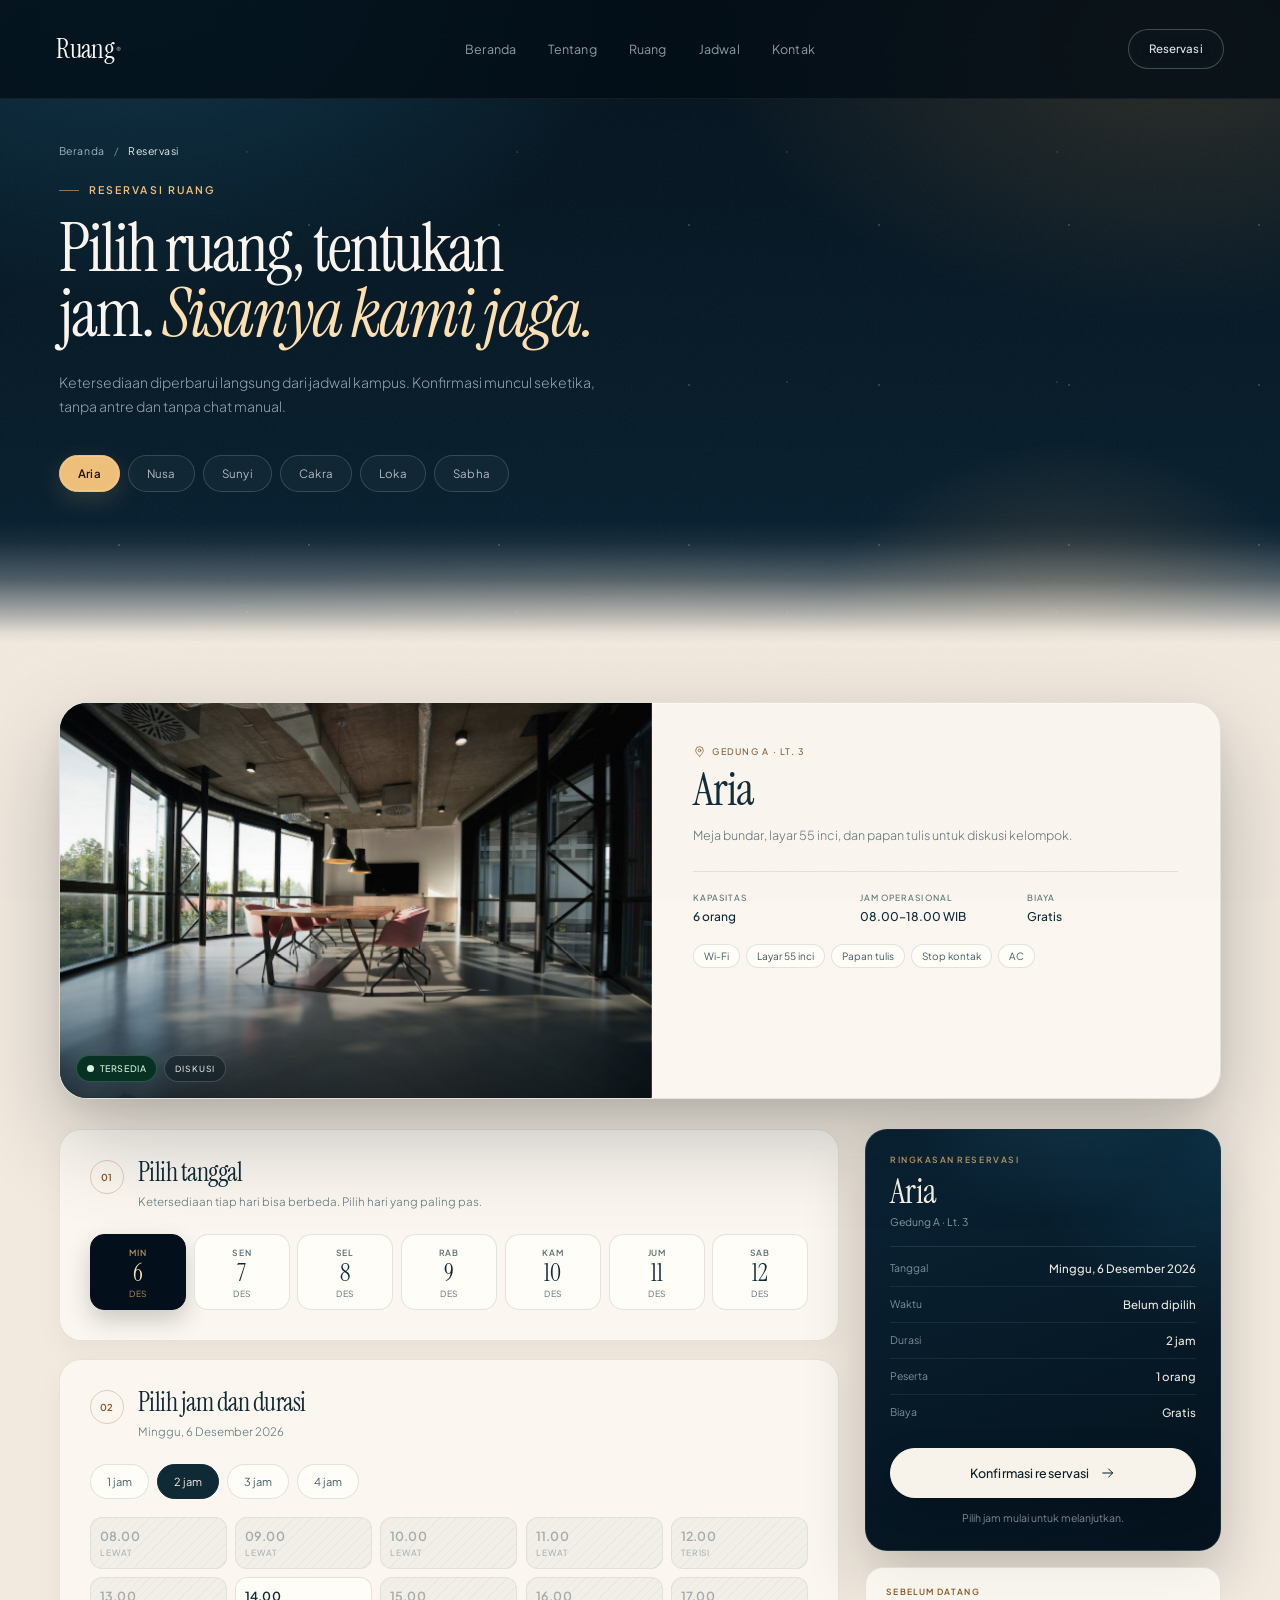
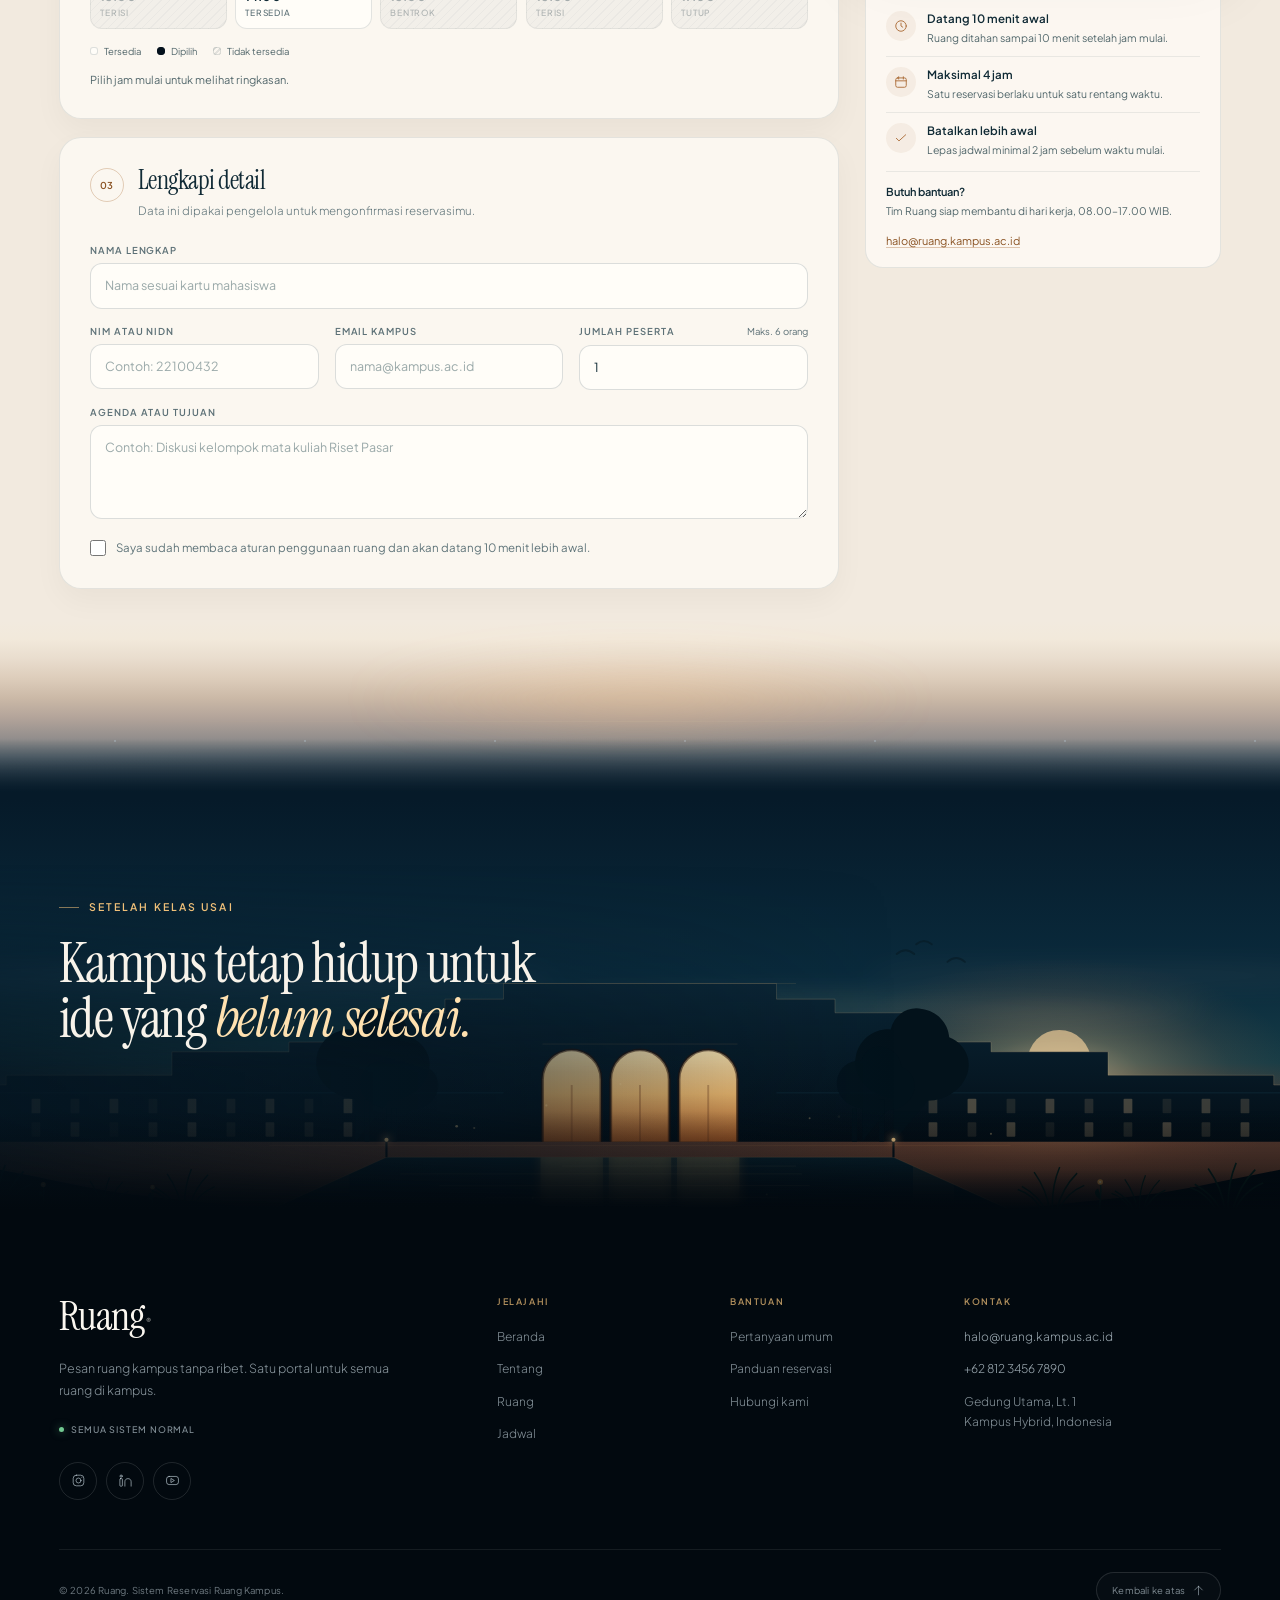
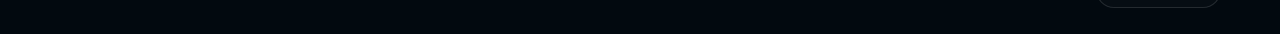
==== commit 3391e0ee: "Strengthen success dialog CTA and sharpen reservation code" ====
--- a/reservasi.html
+++ b/reservasi.html
@@ -11,7 +11,7 @@
   <link rel="preload" href="/assets/fonts/InstrumentSerif-italic-400.woff2" as="font" type="font/woff2" crossorigin>
   <link rel="preload" href="/assets/fonts/PlusJakartaSans-var.woff2" as="font" type="font/woff2" crossorigin>
   <link rel="stylesheet" href="/styles.css?v=20261024f">
-  <link rel="stylesheet" href="/reservasi.css?v=20261024g">
+  <link rel="stylesheet" href="/reservasi.css?v=20261024h">
   <noscript>
     <style>
       .booking-layout,
--- a/reservasi.css
+++ b/reservasi.css
@@ -1299,15 +1299,15 @@
   --enter-delay: 400ms;
   display: inline-flex;
   flex-direction: column;
-  gap: 4px;
-  margin-top: 26px;
-  padding: 16px 34px;
+  gap: 3px;
+  margin-top: 22px;
+  padding: 12px 26px;
   border: 1px dashed rgba(167, 102, 47, 0.45);
-  border-radius: 16px;
+  border-radius: 14px;
   background: linear-gradient(180deg, rgba(240, 192, 121, 0.14), rgba(240, 192, 121, 0.06));
 }
 
-.success__code span {
+.success__code > span {
   color: #74532f;
   font-size: 8.5px;
   font-weight: 600;
@@ -1320,9 +1320,10 @@
   justify-content: center;
   color: var(--ink-text);
   font-family: var(--sans);
-  font-size: 1.55rem;
-  font-weight: 600;
-  letter-spacing: 0.14em;
+  font-size: 1.75rem;
+  font-weight: 700;
+  line-height: 1.15;
+  letter-spacing: 0.12em;
 }
 
 .success__code strong span {
@@ -1407,6 +1408,29 @@
   color: #6f3f16;
 }
 
+.success__actions .btn--outline {
+  border-color: rgba(16, 42, 53, 0.5);
+  background: #fffdf8;
+  box-shadow:
+    inset 0 1px 0 rgba(255, 255, 255, 0.9),
+    0 6px 16px rgba(16, 42, 53, 0.07);
+  color: var(--ink-text);
+}
+
+.success__actions .btn--outline:hover {
+  border-color: rgba(16, 42, 53, 0.72);
+  background: #f4ece0;
+  box-shadow:
+    inset 0 1px 0 rgba(255, 255, 255, 0.95),
+    0 8px 20px rgba(16, 42, 53, 0.11);
+  transform: translateY(-2px);
+}
+
+.success__actions .btn:focus-visible {
+  outline: 2px solid #8a5222;
+  outline-offset: 3px;
+}
+
 .btn--ink {
   border-color: var(--ink-text);
   background: var(--ink-text);
@@ -1585,12 +1609,12 @@
   }
 
   .success__code {
-    margin-top: 20px;
-    padding: 12px 24px;
+    margin-top: 16px;
+    padding: 10px 20px;
   }
 
   .success__code strong {
-    font-size: 1.35rem;
+    font-size: 1.6rem;
   }
 
   .success__details {
@@ -1647,7 +1671,7 @@
 
   .success__code {
     margin-top: 14px;
-    padding: 10px 20px;
+    padding: 8px 16px;
   }
 
   .success__details {
@@ -1682,8 +1706,8 @@
   }
 
   .success__code {
-    margin-top: 18px;
-    padding: 11px 28px;
+    margin-top: 16px;
+    padding: 10px 22px;
   }
 
   .success__details {
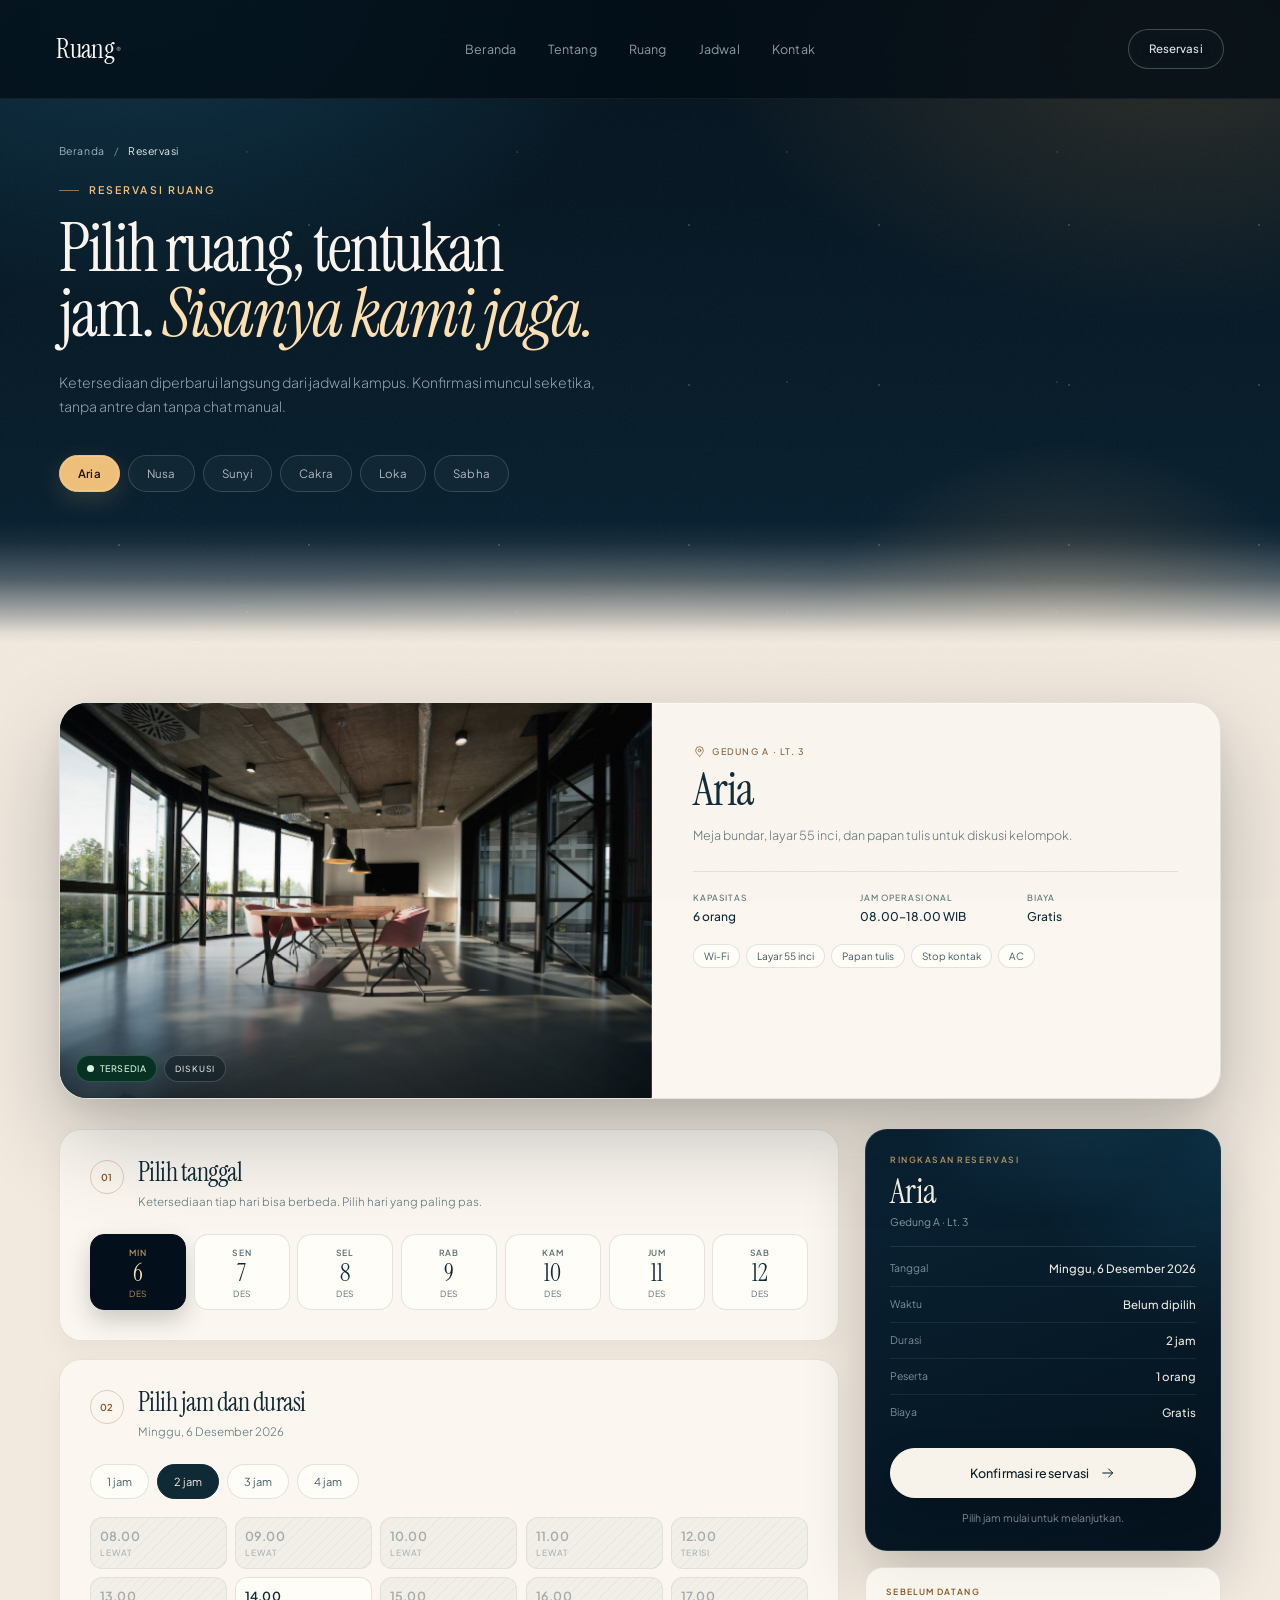
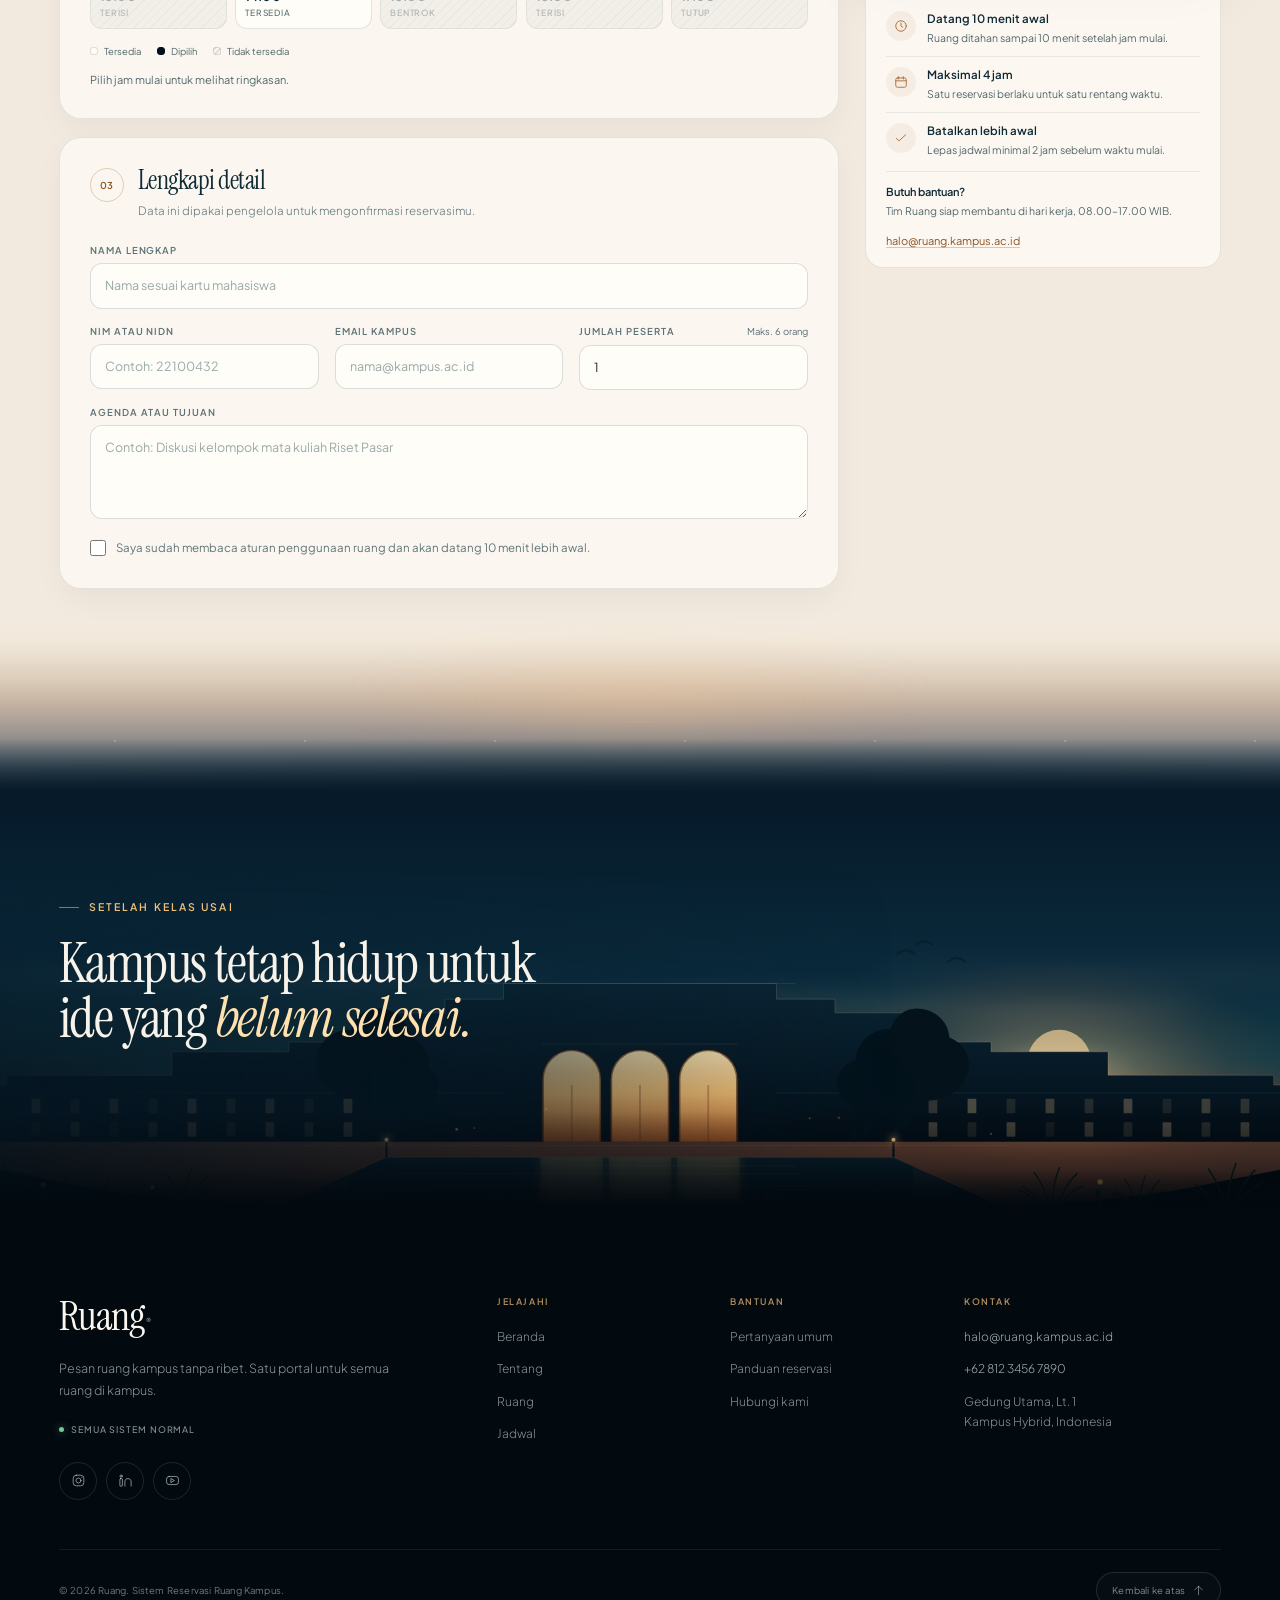
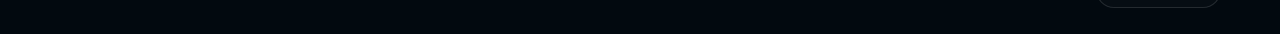
==== commit f5f1c2d6: "Swap site favicons for the new arch icon set" ====
--- a/reservasi.html
+++ b/reservasi.html
@@ -22,10 +22,10 @@
     </style>
   </noscript>
   <script>document.documentElement.classList.add("js");</script>
-  <link rel="icon" href="/assets/favicon.ico" sizes="16x16 32x32 48x48 64x64">
-  <link rel="icon" type="image/svg+xml" href="/assets/favicon.svg">
-  <link rel="icon" type="image/png" sizes="32x32" href="/assets/favicon-32.png">
-  <link rel="apple-touch-icon" href="/assets/apple-touch-icon.png">
+  <link rel="icon" href="/assets/favicon/favicon.ico" sizes="16x16 32x32 48x48">
+  <link rel="icon" type="image/svg+xml" href="/assets/favicon/favicon.svg">
+  <link rel="icon" type="image/png" sizes="32x32" href="/assets/favicon/favicon-32.png">
+  <link rel="apple-touch-icon" href="/assets/favicon/apple-touch-icon.png">
 </head>
 <body class="book-page">
   <svg class="svg-sprite" aria-hidden="true" focusable="false">
